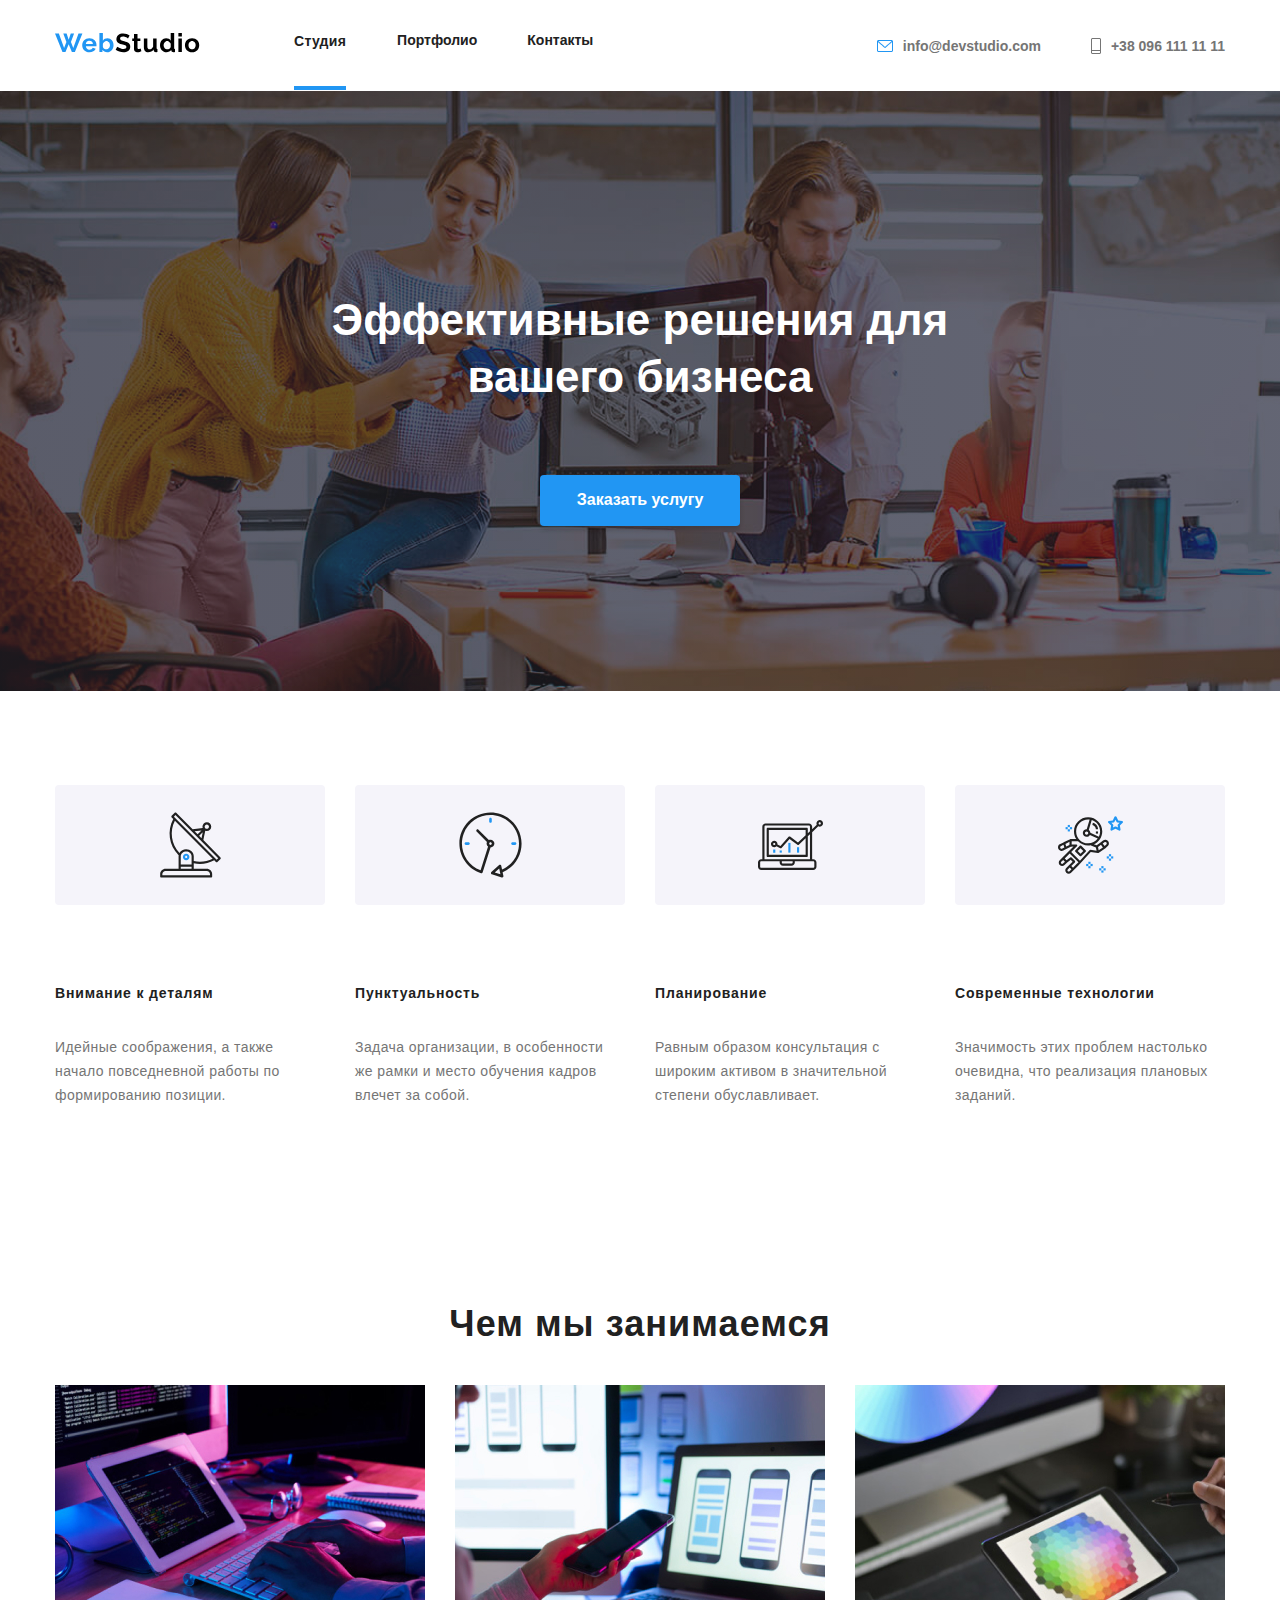
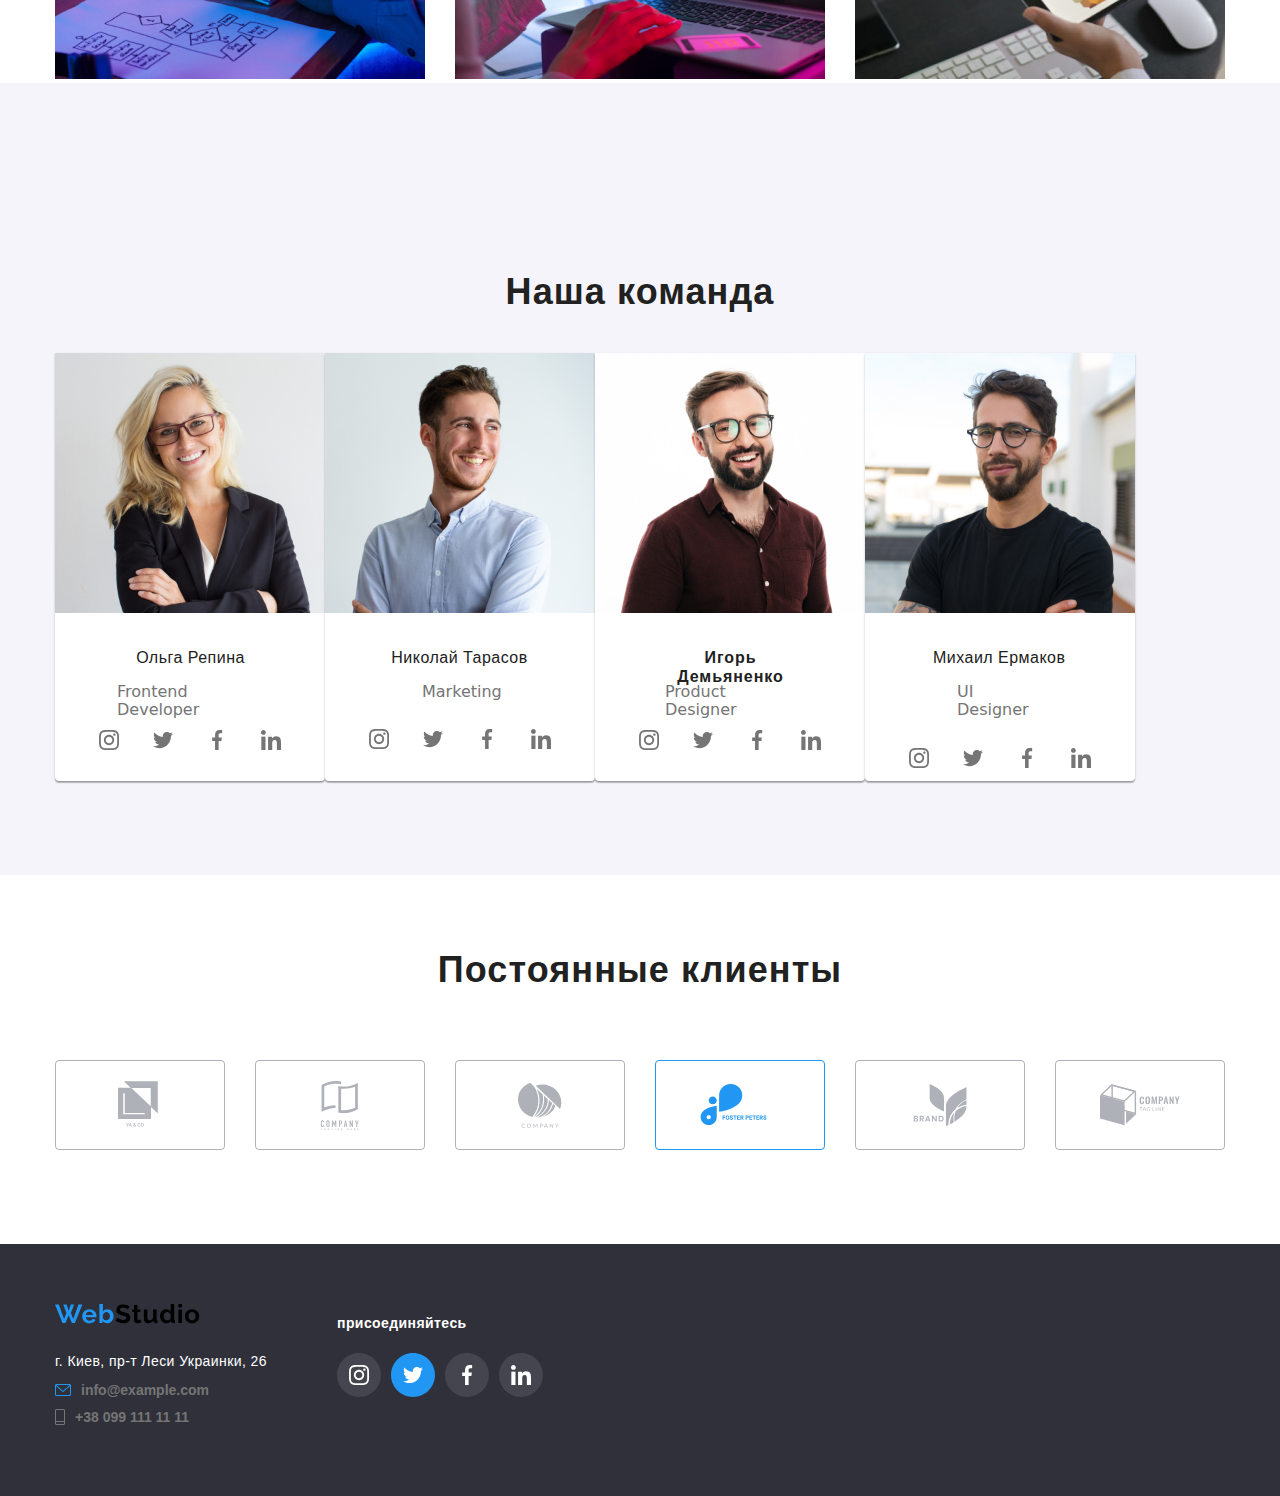
==== index.html @ a7ce59f5 "work-1" ====
<!DOCTYPE html>
<html lang="ru">
  <head>
    <meta charset="UTF-8" />
    <meta name="viewport" content="width=device-width, initial-scale=1.0" />
    <title>HomeWork</title>
    <link rel="stylesheet" href="./css/styles.css" />
     <link lang="en" rel="stylesheet" href="https://cdnjs.cloudflare.com/ajax/libs/modern-normalize/0.7.0/modern-normalize.min.css">
  </head>
  <body>
      <!-- шапка -->
    <header class="haed-hero">
        <div class="container main-div">
        <nav class="nav-header">
          <a href="./portfolio.html" class="logo">
            <img src="./images/logo.svg" alt="логотип" /></a>

         <ul class="site-nav">
             <li class="iteam-header"><a class="link-active-styles" href="Студия">Студия</a></li>
             <li class="iteam-header"><a class="link" href="">Портфолио</a></li>   
             <li class="iteam-header"><a class="link" href="">Контакты</a></li>   
         </ul>
        </nav>
         <ul class="auth-nav">

             
             <li class="iteam-header"><a class="link-mail" href="mailto:info@devstudio.com">info@devstudio.com</a> </li>
             <li class="iteam-header"><a class="link-tel" href="tel:+380961111111">+38 096 111 11 11</a></li>
        

         </ul>
        </div>
         
    </header>
    
    <main>
        
        <!--контент -->
        <section class="section-service">
            <div class="container">
            
            <div><h1>Эффективные решения для вашего бизнеса</h1></div>
           <div class="section-biss"><a class="link-active-service" href="Заказать-услугу">Заказать услугу</a></div>
        
        </div>

         </section>
            <!--контент 2 -->
        <section>
            <div class="container">
                <ul class="iteam-ul">
                    <li class="itram-li">
                        <a class="iteam-icon" href="" aria-label="antenna">
                            <svg class="svg-iteam">
                                <use href="./images/svg/grop/symbol-defs.svg#iconantenna-1"></use>
                            </svg>
                        </a>
                    </li>
                    <li class="itram-li">
                        <a class="iteam-icon" href="" aria-label="clock">
                            <svg class="svg-iteam">
                                <use href="./images/svg/grop/symbol-defs.svg#iconclock-1"></use>
                            </svg>
                        </a>
                    </li>
                    <li class="itram-li">
                        <a class="iteam-icon" href="" aria-label="diagram">
                            <svg class="svg-iteam">
                                <use href="./images/svg/grop/symbol-defs.svg#icondiagram-1"></use>
                            </svg>
                        </a>
                    </li>
                    <li class="itram-li">
                        <a class="iteam-icon" href="" aria-label="astronaut">
                            <svg class="svg-iteam">
                                <use href="./images/svg/grop/symbol-defs.svg#iconastronaut-1"></use>
                            </svg>
                        </a>
                    </li>
             
             
                </ul>
               
            <ul class="feature-list">
                <li class="iteam"><h3 class="link">Внимание к деталям</h3>
                <p class="link-title">Идейные соображения, а также начало повседневной работы по формированию позиции.</p>
                </li>
                <li class="iteam"><h3 class="link">Пунктуальность</h3>
                <p class="link-title">Задача организации, в особенности же рамки и место обучения кадров влечет за собой.</p>
                </li>
                <li class="iteam"><h3 class="link">Планирование</h3>
                <p class="link-title">Равным образом консультация с широким активом в значительной степени обуславливает.</p>
                </li> 
                <li class="iteam"><h3 class="link">Современные технологии</h3>
                <p class="link-title">Значимость этих проблем настолько очевидна, что реализация плановых заданий.</p> 
                 </li>
                </ul>
             
            </div>
        </section>
         <!--контент 3 -->
        <section>
            <div class="container">
            <div><h2>Чем мы занимаемся</h2></div>
               <ul class="engaged-section">
                    <div class="iteam-section">
                    <li class="iteam-hero"><img src="./images/IT.jpg" width="370" alt="картинка на тему IT"/></li>
                    </div> 
                    <div class="iteam-section">
                    <li class="iteam-hero"><img src="./images/IT2.jpg" width="370" alt="картинка на тему IT"/></li>
                </div>
                <div class="iteam-section">
                    <li class="iteam-hero"><img src="./images/IT3.jpg" width="370" alt="картинка на тему IT"/></li>
                </div>
                    
                </ul>    
            </div>
        </section>
        <!--контент 4 -->
        <section class="section-contentc">
            <div class="container">
            <div><h2>Наша команда</h2></div>
            <ul class="team-section">
                <li  class="img-team">
                    <div class="img-team-item">
                    <img src="./images/human2.jpg" width="270" alt="Photo"/>
                
                         <h3 class="link-title-developer">Ольга Репина</h3>
                         <p class="link-title-fron">Frontend Developer</p>
                         <ul class="team-ul">
                             <li class="team-li">
                               <a class="team-social" href="https://www.instagram.com/" target="_blank" rel="noopener noreferre" aria-label="ссылка Инстраграм">
                                    <svg class="svg-social">
                                        <use href="./images/svg/imgO/symbol-defs.svg#iconinstagram"></use>
                                    </svg>
                            </a>
                             </li>
                             <li class="team-li">
                                <a class="team-social" href="https://www.twitter.com/" target="_blank" rel="noopener noreferre" aria-label="ссылка Инстраграм">
                                     <svg class="svg-social">
                                         <use href="./images/svg/imgO/symbol-defs.svg#icontwitter"></use>
                                     </svg>
                             </a>
                              </li>
        
                            <li class="team-li">
                               <a class="team-social" href="https://www.facebook.com/" target="_blank" rel="noopener noreferre" aria-label="ссылка Инстраграм">
                                    <svg class="svg-social">
                                        <use href="./images/svg/imgO/symbol-defs.svg#iconfacebook"></use>
                                    </svg>
                            </a>
                             </li>
                             <li class="team-li">
                                <a class="team-social" href="https://www.linkedin.com/" target="_blank" rel="noopener noreferre" aria-label="ссылка Инстраграм">
                                     <svg class="svg-social">
                                         <use href="./images/svg/imgO/symbol-defs.svg#iconlinkedin"></use>
                                     </svg>
                             </a>
                              </li>
                         </ul>
                        </div>
                </li>        
                <li  class="img-team">
                    <div class="img-team-item">
                    <img src="./images/human3.jpg" width="270" alt="Photo"/>
                        <h3 class="link-title-marketing">Николай Тарасов</h3>   
                        <p class="link-title-mark">Marketing</p> 
                        <ul class="team-ul">
                            <li class="team-li">
                              <a class="team-social" href="https://www.instagram.com/" target="_blank" rel="noopener noreferre" aria-label="ссылка Инстраграм">
                                   <svg class="svg-social">
                                       <use href="./images/svg/imgO/symbol-defs.svg#iconinstagram"></use>
                                   </svg>
                           </a>
                            </li>
                            <li class="team-li">
                               <a class="team-social" href="https://www.twitter.com/" target="_blank" rel="noopener noreferre" aria-label="ссылка Инстраграм">
                                    <svg class="svg-social">
                                        <use href="./images/svg/imgO/symbol-defs.svg#icontwitter"></use>
                                    </svg>
                            </a>
                             </li>
       
                           <li class="team-li">
                              <a class="team-social" href="https://www.facebook.com/" target="_blank" rel="noopener noreferre" aria-label="ссылка Инстраграм">
                                   <svg class="svg-social">
                                       <use href="./images/svg/imgO/symbol-defs.svg#iconfacebook"></use>
                                   </svg>
                           </a>
                            </li>
                            <li class="team-li">
                               <a class="team-social" href="https://www.linkedin.com/" target="_blank" rel="noopener noreferre" aria-label="ссылка Инстраграм">
                                    <svg class="svg-social">
                                        <use href="./images/svg/imgO/symbol-defs.svg#iconlinkedin"></use>
                                    </svg>
                            </a>
                             </li>
                        </ul>
                        </div>  
                </li>        
                <li  class="img-team">
                    <div class="img-team-item">
                    <img src="./images/human.jpg" width="270" alt="Photo"/>
                        <h3 class="link-title-product">Игорь Демьяненко</h3>       
                        <p class="link-title-des">Product Designer</p>
                        <ul class="team-ul">
                            <li class="team-li">
                              <a class="team-social" href="https://www.instagram.com/" target="_blank" rel="noopener noreferre" aria-label="ссылка Инстраграм">
                                   <svg class="svg-social">
                                       <use href="./images/svg/imgO/symbol-defs.svg#iconinstagram"></use>
                                   </svg>
                           </a>
                            </li>
                            <li class="team-li">
                               <a class="team-social" href="https://www.twitter.com/" target="_blank" rel="noopener noreferre" aria-label="ссылка Инстраграм">
                                    <svg class="svg-social">
                                        <use href="./images/svg/imgO/symbol-defs.svg#icontwitter"></use>
                                    </svg>
                            </a>
                             </li>
       
                           <li class="team-li">
                              <a class="team-social" href="https://www.facebook.com/" target="_blank" rel="noopener noreferre" aria-label="ссылка Инстраграм">
                                   <svg class="svg-social">
                                       <use href="./images/svg/imgO/symbol-defs.svg#iconfacebook"></use>
                                   </svg>
                           </a>
                            </li>
                            <li class="team-li">
                               <a class="team-social" href="https://www.linkedin.com/" target="_blank" rel="noopener noreferre" aria-label="ссылка Инстраграм">
                                    <svg class="svg-social">
                                        <use href="./images/svg/imgO/symbol-defs.svg#iconlinkedin"></use>
                                    </svg>
                            </a>
                             </li>
                        </ul>
                        </div>
                </li>       
                <li  class="img-team">
                    <div class="img-team-item">
                    <img src="./images/human4.jpg" width="270" alt="Photo"/>
                        <h3 class="link-title-desinger">Михаил Ермаков</h3>  
                        <p class="link-title-ui">UI Designer</p>
                        <ul class="team-ul">
                            <li class="team-li">
                              <a class="team-social" href="https://www.instagram.com/" target="_blank" rel="noopener noreferre" aria-label="ссылка Инстраграм">
                                   <svg class="svg-social">
                                       <use href="./images/svg/imgO/symbol-defs.svg#iconinstagram"></use>
                                   </svg>
                           </a>
                            </li>
                            <li class="team-li">
                               <a class="team-social" href="https://www.twitter.com/" target="_blank" rel="noopener noreferre" aria-label="ссылка Инстраграм">
                                    <svg class="svg-social">
                                        <use href="./images/svg/imgO/symbol-defs.svg#icontwitter"></use>
                                    </svg>
                            </a>
                             </li>
       
                           <li class="team-li">
                              <a class="team-social" href="https://www.facebook.com/" target="_blank" rel="noopener noreferre" aria-label="ссылка Инстраграм">
                                   <svg class="svg-social">
                                       <use href="./images/svg/imgO/symbol-defs.svg#iconfacebook"></use>
                                   </svg>
                           </a>
                            </li>
                            <li class="team-li">
                               <a class="team-social" href="https://www.linkedin.com/" target="_blank" rel="noopener noreferre" aria-label="ссылка Инстраграм">
                                    <svg class="svg-social">
                                        <use href="./images/svg/imgO/symbol-defs.svg#iconlinkedin"></use>
                                    </svg>
                            </a>
                             </li>
                        </ul>
                        </div>      
                 </li>

            </ul>
          
        </div>
       </section>
       <section>
        <div class="container">
            <div><h2 class="clients">Постоянные клиенты</h2></div> 
            <div>
            <ul class="ul-icon">
                <li class="company-iteam-icon">
                        <a class="icon-company" href="" aria-label="yaco">
                        <svg class="svg-icon">
                            <use href="./images/svg/client/symbol-defs.svg#iconyaco"></use>
                        </svg>
                    </a>
                </li>
                <li class="company-iteam-icon">
                    <a class="icon-company" href="" aria-label="companyteg">
                        <svg class="svg-icon">
                            <use href="./images/svg/client/symbol-defs.svg#iconcompanyteg"></use>
                        </svg>
                    </a>
                </li>
                <li class="company-iteam-icon">
                    <a class="icon-company" href="" aria-label="company">
                        <svg class="svg-icon">
                            <use href="./images/svg/client/symbol-defs.svg#iconcompany"></use>
                        </svg>
                    </a>
                </li>
                <li class="company-iteam-icon">
                    <a class="icon-company-active" href="" aria-label="foster">
                        <svg class="svg-icon-active">
                            <use href="./images/svg/client/symbol-defs.svg#iconfoster"></use>
                        </svg>
                    </a>
                </li>
                <li class="company-iteam-icon">
                    <a class="icon-company" href="" aria-label="brend">
                        <svg class="svg-icon-active">
                            <use href="./images/svg/client/symbol-defs.svg#iconbrend"></use>
                        </svg>
                    </a>
                </li>
                <li class="company-iteam-icon">
                    <a class="icon-company" href="" aria-label="teg">
                        <svg class="svg-icon-active">
                            <use href="./images/svg/client/symbol-defs.svg#iconline"></use>
                        </svg>
                    </a>
                </li>
               
            </ul> 
            </div>      
        </div>
       </section>
    </main>


          <!-- конец -->
        <footer class="footer-contentc">
            <div class="container">
                <!-- <div class="addres"> -->
                <div class="fot-conteiner">
                    <div class="addres">
                        <a href="./portfolio.html" class="logotip">
                            <img src="./images/logo.svg" alt="логотип" /></a>
                                  
                         <address>
                             <ul class="footer-way">
                        <li class="ukr"><span class="siti">г. Киев, пр-т Леси Украинки, 26</span></li>
                        <li class="way"><a class="link-mail" href="mailto:info@example.com">info@example.com</a></li>
                        <li class="way"><a  class="link-tel" href="tel:+38-099-111-11-11">+38 099 111 11 11</a></li>
                        </ul>
                         </address>
                    </div>
                     <div class="join-icon">
                        <span><h3 class="join">присоединяйтесь </h3></span>
                        <ul class="fot-ul-icon">
                        <li class="fot-icon">
                            <a class="icon" href="" aria-label="ссылка на instagram">
                           <svg class="fot-svg-icon">
                               <use href="./images/svg/fottr/symbol-defs.svg#iconEllipse-5" ></use>
                           </svg>
                        </a>
                        
                            
                        </li>
                        <li class="fot-icon">
                            <a class="icon" href="" aria-label="ссылка на twitter">
                                <svg class="fot-svg-icon">
                                <use href="./images/svg/fottr/symbol-defs.svg#iconEllipse-8" ></use>
                            </svg>
                            </a>
    
                        </li>
                        <li class="fot-icon">
                            <a class="icon" href="" aria-label="ссылка на facebook">
                            <svg class="fot-svg-icon">
                                <use href="./images/svg/fottr/symbol-defs.svg#iconEllipse-6" ></use>
                            </svg>
                        </a>
                            </li>
                        <li class="fot-icon">
                            <a class="icon" href="" aria-label="ссылка на linkedin">
                                <svg class="fot-svg-icon">
                                    <use href="./images/svg/fottr/symbol-defs.svg#iconEllipse-7" ></use>
                                </svg>
                            </a>
                            </li>
                        </ul>
                    </div>
                </div>
            </div>
                 
        </footer>
       
      <a href="./images/svg/imgO/symbol-defs.svg#iconinstagram-2"></a>
  </body>  
</html>
---- css/styles.css ----
:root {
   --black:  #212121;
   --active: #2196F3;
   --gray: #757575;
   --white-1: rgba(255, 255, 255, 0.6);
   --white-2: #ffffff;
   --font-family: Roboto,serif;
   --secondary-bg-color:  #2F303A;
   --mainer-bg-color: #E5E5E5;
   --icons-bg-color:#F5F4FA;
}
ul {
    padding-left: 0;
    margin: 0;
} 
h3 {
    margin: 0;
}
body {
    margin: 0;
    color: var(--black);
} 
     /* .section-main {
         background-color: var(--mainer-bg-color)
     }  */
     .container {
        width: 1210px;
        padding-left: 20px;
        padding-right: 20px;
        margin-right: auto;
        margin-left: auto;
    

     } 
     .main-div { 
         display: flex;
         align-items: center;
     }
     .nav-header {
         align-items: center;
         display: flex;
     }
     .section-auth {
         margin-top: 94px;
         margin-bottom: 50px;
        list-style-type: none;
         margin-left: 239px;
         display: flex;
     }
     .section-auth .button-main:not(:last-child) {
        list-style-type: none;
         margin-right: 8px;
     }
     .site-nav { 
        list-style-type: none;
         margin-left: 93px;
        display: flex;
     }
     .site-nav .iteam-header:not(:last-child) {
        list-style-type: none;
        margin-right: 50px;
     }
     .auth-nav {
        list-style-type: none;
        display: flex;
        margin-left: auto;
     }
     .auth-nav .iteam-header+ .iteam-header {
        margin-left: 50px;
     }
     .images-conteiner {
        
        list-style-type: none;
         display: flex;
         flex-wrap: wrap;
         margin-bottom: 114px;
         
     } 
     .flex-element {
        width: calc((100% - 30px * 2) / 3);
        margin-right: 30px;
        margin-bottom: 30px;
        
     }
     .flex-element:nth-child(3n) {
        margin-right: 0;
     }
     .flex-element:nth-last-child(-n+3) {
         margin-bottom: 0;
     }

    
    
     
     .iteam-header .link-tel {
        display: inline-flex; 
        margin-top: 32px;
        margin-bottom: 32px;
        text-decoration: none;
        font-family: Roboto,sans-serif;
        font-style: normal;
        font-weight: 700;
        font-size: 14px;
        line-height: 16px; 
        color: var(--gray) 
     }
     
     .way .link-tel {
        display: inline-flex; 
        text-decoration: none;
        font-family: Roboto,sans-serif;
        font-style: normal;
        font-weight: 700;
        font-size: 14px;
        line-height: 16px; 
        color: var(--gray) 
     }
     .link-tel:hover {
        color: var(--active);
        text-decoration: underline;
     }
     .link-tel::before {
         display: block;
         margin-right: 10px;
         content: "";
         height: 16px;
         width: 10px;
         background-image: url(../images/Vector\ \(3\).png);
         background-size: contain;
         background-repeat: no-repeat;
        background-position: left;
     }


     .iteam-header .link-mail {
        display: inline-flex;
        margin-top: 32px;
        margin-bottom: 32px;
        align-items: center;
        text-decoration: none;
        font-family: Roboto,sans-serif;
        font-style: normal;
        font-weight: 600;
        font-size: 14px;
        line-height: 16px;
        color: var(--gray);
     }
     .way .link-mail {
        display: inline-flex;
        align-items: center;
        text-decoration: none;
        font-family: Roboto,sans-serif;
        font-style: normal;
        font-weight: 600;
        font-size: 14px;
        line-height: 16px;
        color: var(--gray);
     }
     .link-mail:hover {
         color: var(--active);
        text-decoration: underline;
     }
     .link-mail::before {
        display: block;
        margin-right: 10px;
         content: "";
         height: 12px;
         width: 16px;
         background-image: url(../images/mail.png);
         background-size: contain;
         background-repeat: no-repeat;
         background-position: left;
     }
     .iteam-header .link {
         margin-top: 32px;
         margin-bottom: 32px;
     }

     .link {
        display: block; 
        padding-bottom: 11px;
        
         text-decoration: none;
        font-family: Roboto,sans-serif;
        font-style: normal;
        font-weight: 700;
        font-size: 14px;
        line-height: 16px;
        color: var(--black);
     }
     .link-active:hover{
         color: var(--active);
     }
     .list {
         padding: 0;
         margin: 0;
         list-style: none;
     }

     .section-service {
         /* max-width: 1610px;  */
        height: 600px;
        margin-right: auto;
        margin-left: auto;
         text-align: center;
        background-color: var(--secondary-bg-color);
        background-image: linear-gradient(
        to right,
         rgba(47, 48, 58, 0.5),
         rgba(47, 48, 58, 0.4)), url(../images/new_photo.jpg);
          background-repeat: no-repeat;
        background-position: center;
        background-size: cover;
     }  
     .section-biss {
         padding-top: 30px;
     }
     h1 {
         padding-top: 200px;
        text-align: center;
        display: inline-block;
         margin-top: 0;
         margin-bottom: 40px;
         width: 696px;
        font-family: Roboto,sans-serif;
        font-style: normal;
        font-weight: 700;
        font-size: 44px;
        line-height: 1.3;        
        color: var(--white-2);
     }
     .link-active-styles {
        display: inline-block;
        border: 1px solid transparent; 
        border-radius: 6px;
         padding-top: 32px;
         padding-bottom: 11px;
         text-decoration: none;
         text-align: center;
         position: relative;

        font-family: Roboto,sans-serif;
        font-style: normal;
        font-weight: 700;
        font-size: 14px;
        line-height: 16px;
        letter-spacing: 0.02em;

         color: var(--black);
     }
     .link-active-styles:hover {
         text-decoration: underline;
         color: var(--active);
     }
     .link-active-styles::after {
        content: "";
        position: absolute;
        left: 0;
        bottom: -30px;
        width: 100%;
        height: 4px;
        background-color:  var(--active);
    }
     .link-active-service { 
         display: inline-block;        
         padding: 10px 32px;
         text-decoration: none;
         border: 1px solid transparent;
         min-width: 136px;
         width: 200px;

        font-family: Roboto,sans-serif;
        font-style: normal;
        font-weight: 700;
        font-size: 16px;
        line-height: 1.8;

        background: var(--active);
        box-shadow: 0px 4px 4px rgba(0, 0, 0, 0.15);
        border-radius: 4px;
        color: var(--white-2);

     }
     .link-active-service:hover {
         text-decoration: underline;
         color: black;

     }
     .feature-list {
        display: flex;
         flex-wrap: wrap;
        list-style-type: none;
     }
     .feature-list .iteam {
        width: 270px;
        margin-right: 30px;
     }
     .feature-list .iteam:last-child {
         margin: 0;
     }   
     
     .feature-list .link-title {
        width: 270px;
        height: 75px;
        left: 215px;
        top: 800px;
        padding-top: 10px;
        
     }
     .all {
         text-decoration: none;
         color: var(--black);
     }
     .all:hover {
         color: var(--white-2)
     }
     
     .link-active-button {
         display: inline-block;
         padding: 6px 22px;
         border: 1px solid transparent;
         min-width: 73px;

        font-family: Roboto,sans-serif;
        font-style: normal;
        font-weight: 700;
        font-size: 16px;
        line-height: 26px;
        text-align: center;
        color: var(--black);

         letter-spacing: 0.03em;
        
         box-shadow: 0px 3px 1px rgba(0, 0, 0, 0.1), 0px 1px 2px rgba(0, 0, 0, 0.08), 0px 2px 2px rgba(0, 0, 0, 0.12);
         border-radius: 4px;
     }
     .link-active-button:hover {
         background-color: var(--active);
     }
     .button {
         display: inline-block;
         padding: 6px 22px;
         border: 1px solid transparent;

        font-family: Roboto,sans-serif;
        font-style: normal;
        font-weight: 700;

        font-size: 16px;
        line-height: 1.6;
        text-align: center;
        letter-spacing: 0.03em;
        color: var(--black);
     } 
     .button:hover {
        background-color: var(--active);
     }
     .link-title {
         /* margin-bottom: 20px; */
         /* margin-left: 24px; */
         width: 100%;
         height: 19px;
        font-family: Roboto,sans-serif;
        font-style: 400;
        font-weight: 400;
        font-size: 14px;
        line-height: 1.7;
        letter-spacing: 0.03em;
        color: var(--gray);
     }
     .link-title-por {
        width: 100%;
        height: 19px;
        padding-left: 24px;
       font-family: Roboto,sans-serif;
       font-style: 400;
       font-weight: 400;
       font-size: 14px;
       line-height: 1.7;
       letter-spacing: 0.03em;
       color: var(--gray);
     }
     h2 { 
         
         text-align: center;
         margin-top: 94px;
         margin-bottom: 40px;

        font-family: Roboto,sans-serif;
        font-style: 400;
        font-weight: 700;
        font-size: 36px;
        line-height: 42px;
        
        letter-spacing: 0.03em;
         color: var(--black);
     }
     .engaged-section {
        list-style-type: none;
        display: flex;
       
     }
     .iteam-section {
         margin-right: 30px;
        width: calc((100%-30px*2) / 3);
        

     }
     .iteam-section:nth-child(4n) {
        margin-right: 0;
    }
    .team-section {
        flex-wrap: wrap;
        list-style-type: none;
        display: flex;
        
    }
    .img-team {
      
        width: calc((100%-60) / 4);
    }
    .img-team-item {
        background: #FFFFFF;

        width: 270px;
        height: 428px;
        box-shadow: 0px 1px 3px rgba(0, 0, 0, 0.12), 0px 1px 1px rgba(0, 0, 0, 0.14), 0px 2px 1px rgba(0, 0, 0, 0.2);
        border-radius: 0px 0px 4px 4px;
    }
   
    .iteam-section .img-team:not(:last-child) {
        margin-right: 0;
    }

     .iteam {
         padding-top: 50px;
         padding-bottom: 94px;
     }
    .iteam-ul {
        
        list-style-type: none;
        display: flex;
    }
    .itram-li:not(:last-child) {
        margin-right: 30px;
    }
    .iteam-icon {
        margin-top: 94px;
        margin-bottom: 30px;
        display: flex;
        justify-content: center;
        align-items: center;  
        width: 270px;
        height: 120px; 
        background: var(--icons-bg-color);
        border-radius: 4px; 
    }
    .svg-iteam {
        width: 65px;
        height: 70px;
    }
    
    .link-title-desinger {
       
       margin-top: 30px;
       margin-left: 68px;
       margin-right: 68px;
        margin-bottom: 10px;

        font-family: Roboto,sans-serif;
        font-style: normal;
        font-weight: 500;
        font-size: 16px;
        line-height: 19px;
       
        letter-spacing: 0.03em;
        color: var(--black);
    }
    .link-title-product {
        width: 151px;
        height: 19px;
 
          
          margin-top: 30px;
          margin-left: 60px;
          margin-right: 59px;
          

        font-family: Roboto,sans-serif;
        font-style: normal;
        font-weight: 700;
        font-size: 16px;
        line-height: 19px;
        text-align: center;
        color: var(--black)
    }
    .link-title-marketing {
        width: 137px;
         height: 19px;
         left: 882px;
         top: 1925px;
         margin-top: 30px;
         margin-left: 66px;
          margin-right: 67px;
          margin-bottom: 10px;
        font-family: Roboto,sans-serif;
        font-style: normal;
        font-weight: 500;
        font-size: 16px;
        line-height: 19px;
        text-align: center;
        letter-spacing: 0.03em;
        color: var(--black);
    }
    .link-title-developer {
        width: 109px;
       height: 19px;
        left: 596px;
         top: 1925px;
         margin-top: 30px;
         margin-left: 81px;
          margin-right: 80px;
          margin-bottom: 10px;
        font-family: Roboto,sans-serif;
        font-style: normal;
        font-weight: 500;
        font-size: 16px;
        line-height: 19px;
        text-align: center;
        letter-spacing: 0.03em;
        color: var(--black);
    }
   h3 { 
    width: 322px;
    font-family: Roboto,sans-serif;
    font-weight: 700;;
    font-size: 18px;
    line-height: 2;
    letter-spacing: 0.06em;
    color: var(--black);
   }
   .h-portofolio {
    width: 322px;
    padding-left: 24px;
    font-family: Roboto,sans-serif;
    font-weight: 700;;
    font-size: 18px;
    line-height: 2;
    letter-spacing: 0.06em;
    color: var(--black);

   }
   .star {
    width: 322px;
    padding-left: 24px;
   
    font-family: Roboto,sans-serif;
    font-style: normal;
    font-weight: 700;
    font-size: 18px;
    line-height: 36px;
    letter-spacing: 0.06em;
   }
   .img-port {
    background: #FFFFFF;

    border-radius: 0px 0px 4px 4px;

   }
   .img-team .link-title-mark {
       margin-left: 97px;
       margin-right: 97px;
     
       color: var(--gray);

   }
   .img-team .link-title-fron {
       margin-left: 62px;
       margin-right: 61px;
      
       width: 147px;
       height: 19px;
       
       color: var(--gray);
   }
   .team-ul {
    margin-left: 32px;
   margin-bottom: 30px;
       display: flex;
       list-style-type: none;

   }
   .team-li:not(:last-child) {
       margin-right: 10px;

   }
   .team-social {
    display: flex;
    justify-content: center;
    align-items: center;
    border: none;
    width: 44px;
    height: 44px;
    border-radius: 50%;
    
    color: var(--gray);
   }
   .team-social:hover {
       background-color: var(--active);
   }
   .svg-social {
       width: 20px;
       height: 20px;
       fill: currentColor;
   }
   .svg-social:hover {
     fill: var(--white-2);
       
   }
  
   .link-title-des {
    margin-left: 70px;
    margin-right: 70px;
    width: 130px;
   height: 19px;
   left: 285px;
   top: 1954px;
   color: var(--gray);
   }.link-title-ui {
    margin-left: 92px;
    margin-right: 91px;
   
    width: 87px;

    color: var(--gray);

   }
   .clients {
    font-family: Roboto,sans-serif;
    font-style: 400;
    font-weight: 700;
    font-size: 36px;
    line-height: 1.1px;
    text-align: center;
    letter-spacing: 0.03em;
   }
   .ul-icon {
       display: flex;
       list-style-type: none;
   }

   .company-iteam-icon {  
    margin-bottom: 94px;
    margin-top: 50px;

   }
    .company-iteam-icon:not(:last-child){
        margin-right: 30px;
    }

   .icon-company {
    display: flex;
    justify-content: center;
    align-items: center;
    width: 170px;
    height: 90px;
    border: 1px solid #AFB1B8;
    border-radius: 4px;
    background-color: var(--white-2); 

   }
   .svg-icon {
       width: 44px;
       height: 49px;
   }
   .icon-company-active {
    display: flex;
    justify-content: center;
    align-items: center;
    width: 170px;
    height: 90px;
    border: 1px solid var(--active);
    border-radius: 4px;
    background-color: var(--white-2); 

   }
   .icon-company-active:hover {
      fill: var(--mainer-bg-color);
   } 
   .svg-icon-active {
       width: 80px;
       height: 42px;

   }

   .section-contentc { 
       padding-top: 94px;
       padding-bottom: 94px;
       background-color:  #F5F4FA;
   }
   .footer-contentc {

        height: 252px;  
       background-color: var(--secondary-bg-color)
   }
   .fot-conteiner {
       display: flex;
       

   }
   .addres {
       margin-top: 60px;
   }
   .logotip {
       display: inline-block;
   }
   .footer-way {
    list-style-type: none;  
   }
   .way {
       padding-top: 9px;
   }
   .join-icon {
    display: inline-flex;
    flex-direction: column;
    margin-left: 70px;
    margin-top: 70px;
   
   }
   .join {
      
         display: inline-block; 
        
        font-family: Roboto,sans-serif;
        font-style: normal;
        font-weight: 700;
        font-size: 14px;
        line-height: 1.1;
        letter-spacing: 0.03em; 
       color: var(--white-2);
   }
   .fot-ul-icon {
    list-style-type: none;
       display: flex;
       margin-top: 20px;
   }
   .fot-icon:not(:last-child) {
       margin-right: 10px;
   }
   .icon { 
    justify-content: center;
    align-items: center;

   }

   .fot-svg-icon {
    width: 44px;
    height: 44px;
   
   }
     
    /* .fot-svg svg {
       width: 44px;
       height: 44px;
       fill:  var(--white-2);

   }  */

   .siti {
    font-family: Roboto,sans-serif;
    font-style: normal;
    font-weight: 700px;
    font-size: 14px;
    line-height: 24px;
   
    
    letter-spacing: 0.03em;
       display: inline-block;
      padding-top: 20px;
       color: var(--white-2);
   }
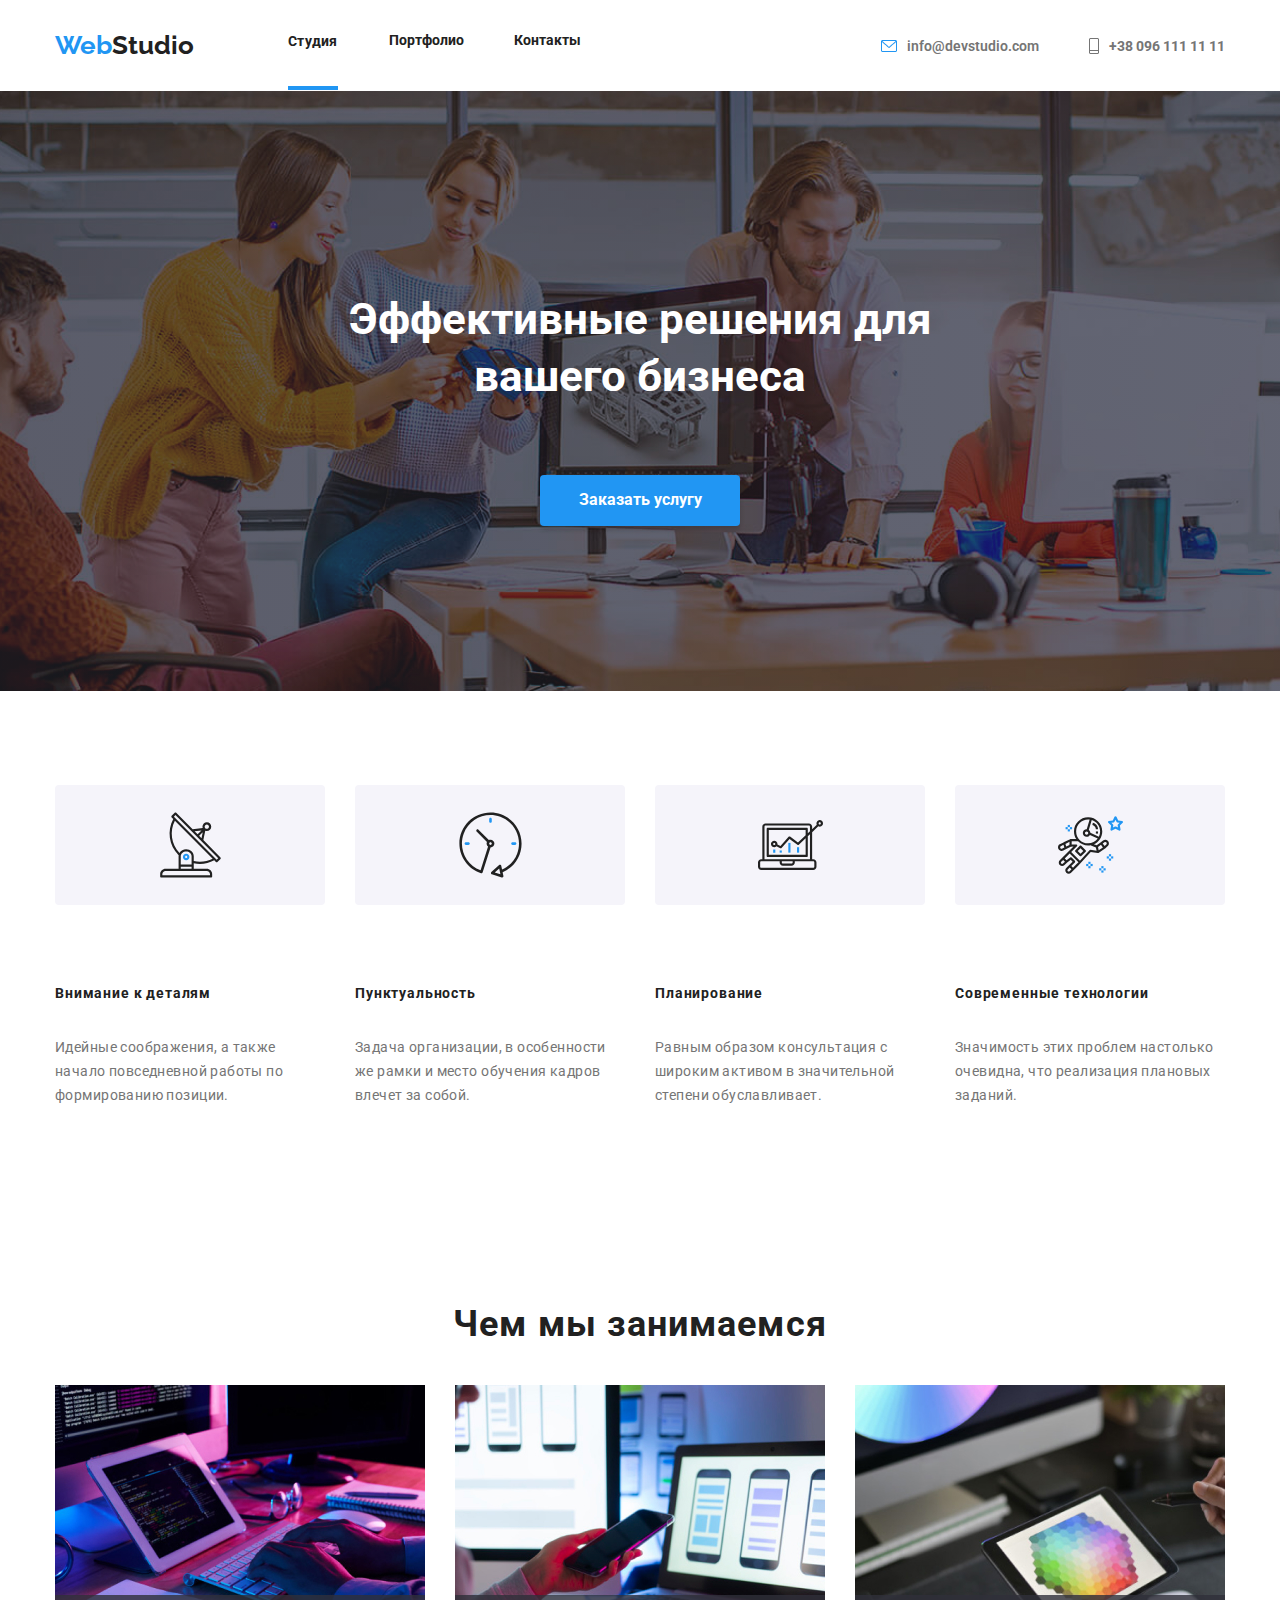
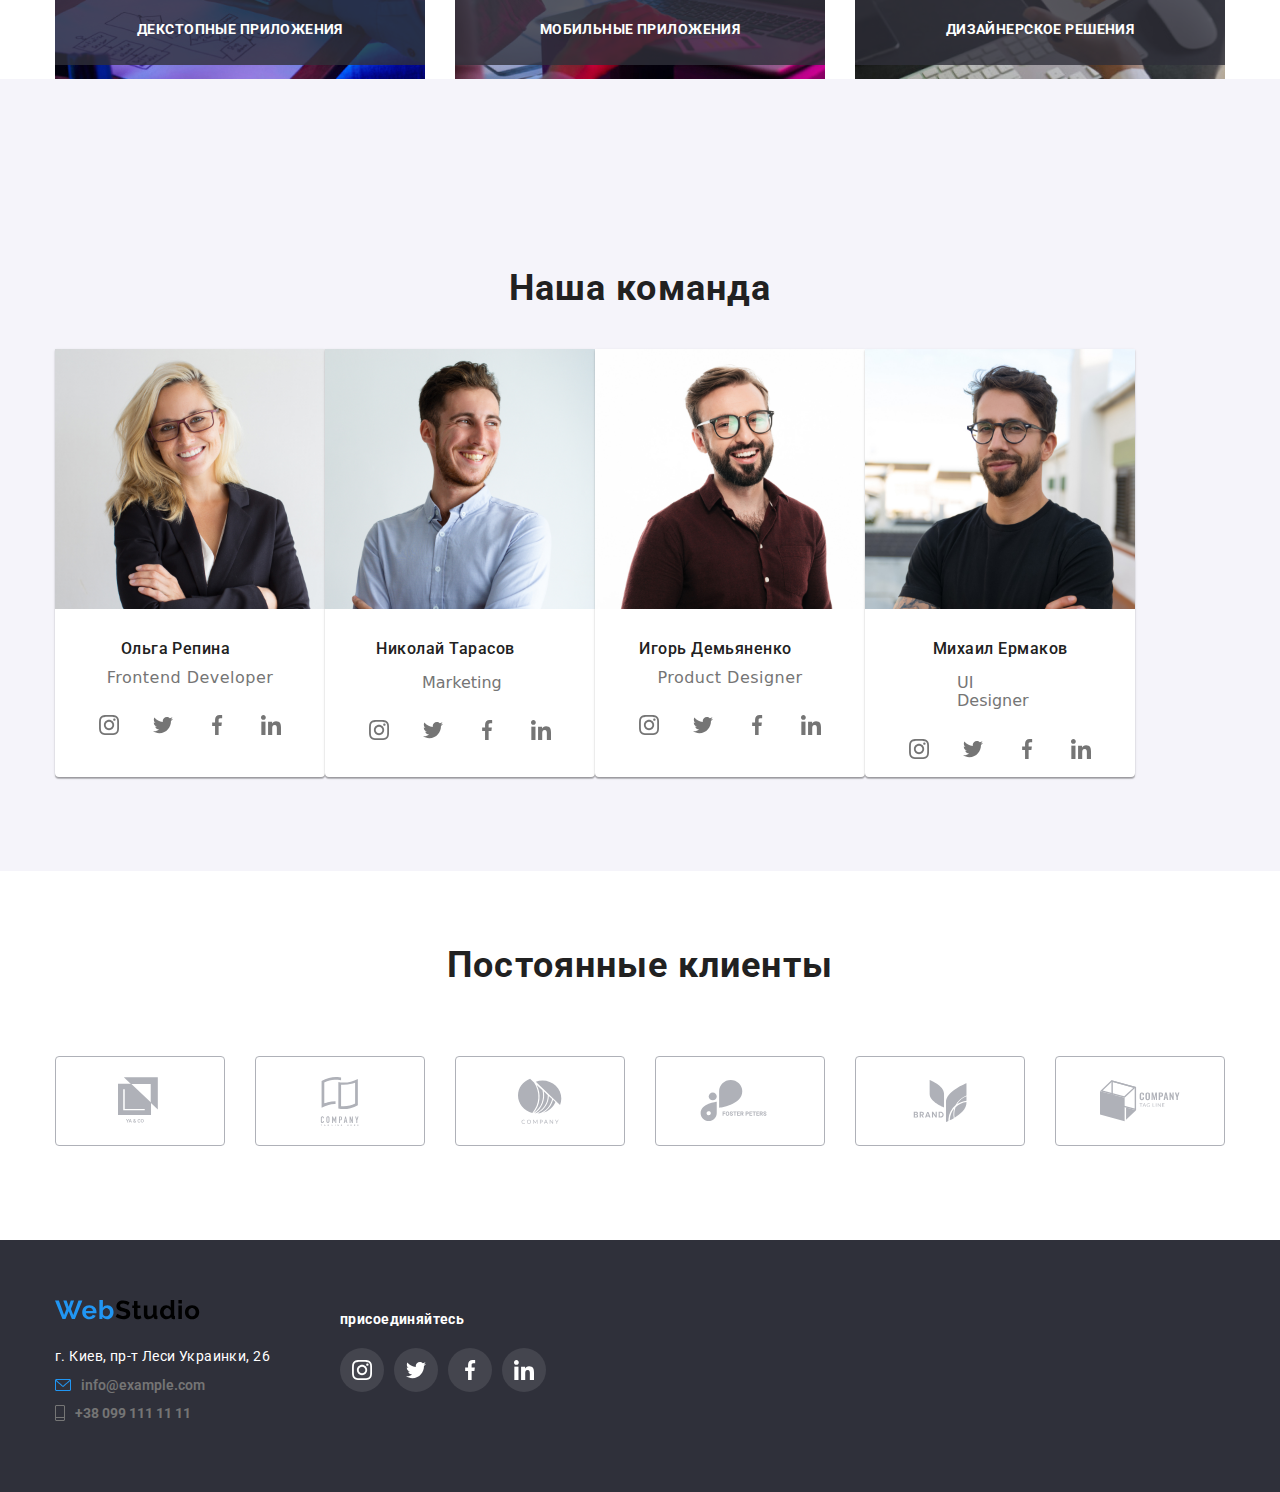
==== commit 2279327a: "WorksH" ====
--- a/index.html
+++ b/index.html
@@ -4,6 +4,10 @@
     <meta charset="UTF-8" />
     <meta name="viewport" content="width=device-width, initial-scale=1.0" />
     <title>HomeWork</title>
+    <link
+      href="https://fonts.googleapis.com/css2?family=Raleway:wght@700&family=Roboto:wght@400;500;700;900&display=fallback"
+      rel="stylesheet"
+    />
     <link rel="stylesheet" href="./css/styles.css" />
      <link lang="en" rel="stylesheet" href="https://cdnjs.cloudflare.com/ajax/libs/modern-normalize/0.7.0/modern-normalize.min.css">
   </head>
@@ -12,8 +16,7 @@
     <header class="haed-hero">
         <div class="container main-div">
         <nav class="nav-header">
-          <a href="./portfolio.html" class="logo">
-            <img src="./images/logo.svg" alt="логотип" /></a>
+            <span><a href="./portfolio.html" class="logo">Web</a></span><span><a href="./portfolio.html"  class="logotip">Studio</a></span>
 
          <ul class="site-nav">
              <li class="iteam-header"><a class="link-active-styles" href="Студия">Студия</a></li>
@@ -102,18 +105,29 @@
         <section>
             <div class="container">
             <div><h2>Чем мы занимаемся</h2></div>
+            <div class="iteam-section">
                <ul class="engaged-section">
-                    <div class="iteam-section">
-                    <li class="iteam-hero"><img src="./images/IT.jpg" width="370" alt="картинка на тему IT"/></li>
-                    </div> 
-                    <div class="iteam-section">
-                    <li class="iteam-hero"><img src="./images/IT2.jpg" width="370" alt="картинка на тему IT"/></li>
-                </div>
-                <div class="iteam-section">
-                    <li class="iteam-hero"><img src="./images/IT3.jpg" width="370" alt="картинка на тему IT"/></li>
-                </div>
+                   
+                    <li class="iteam-hero">
+                        <img src="./images/IT.jpg" width="370" alt="картинка на тему IT"/>
+                      
+                       <p class="img-section-hero">Декстопные приложения</p>
+                     
+                    </li>
                     
-                </ul>    
+                    <li class="iteam-hero">
+                        <img src="./images/IT2.jpg" width="370" alt="картинка на тему IT"/>
+                        <p class="img-section-hero">Мобильные приложения</p>
+                    </li>
+               
+                    <li class="iteam-hero">
+                        <img src="./images/IT3.jpg" width="370" alt="картинка на тему IT"/>
+                        <p class="img-section-hero">Дизайнерское решения</p>
+                    </li>
+            
+                    
+                </ul>  
+            </div>  
             </div>
         </section>
         <!--контент 4 -->
@@ -124,9 +138,10 @@
                 <li  class="img-team">
                     <div class="img-team-item">
                     <img src="./images/human2.jpg" width="270" alt="Photo"/>
-                
+                       <div>
                          <h3 class="link-title-developer">Ольга Репина</h3>
                          <p class="link-title-fron">Frontend Developer</p>
+                        </div>
                          <ul class="team-ul">
                              <li class="team-li">
                                <a class="team-social" href="https://www.instagram.com/" target="_blank" rel="noopener noreferre" aria-label="ссылка Инстраграм">
@@ -201,8 +216,12 @@
                 <li  class="img-team">
                     <div class="img-team-item">
                     <img src="./images/human.jpg" width="270" alt="Photo"/>
+                    <div>
                         <h3 class="link-title-product">Игорь Демьяненко</h3>       
                         <p class="link-title-des">Product Designer</p>
+                    </div>
+                    
+                        
                         <ul class="team-ul">
                             <li class="team-li">
                               <a class="team-social" href="https://www.instagram.com/" target="_blank" rel="noopener noreferre" aria-label="ссылка Инстраграм">
@@ -340,7 +359,7 @@
                 <!-- <div class="addres"> -->
                 <div class="fot-conteiner">
                     <div class="addres">
-                        <a href="./portfolio.html" class="logotip">
+                        <a href="./portfolio.html" class="logotip-fot">
                             <img src="./images/logo.svg" alt="логотип" /></a>
                                   
                          <address>
@@ -354,38 +373,39 @@
                      <div class="join-icon">
                         <span><h3 class="join">присоединяйтесь </h3></span>
                         <ul class="fot-ul-icon">
-                        <li class="fot-icon">
-                            <a class="icon" href="" aria-label="ссылка на instagram">
-                           <svg class="fot-svg-icon">
-                               <use href="./images/svg/fottr/symbol-defs.svg#iconEllipse-5" ></use>
-                           </svg>
-                        </a>
-                        
+                            <li class="fot-icon">
+                                <a class="icon" href="" aria-label="ссылка на instagram">
+                               <svg class="fot-svg-icon">
+                                   <use href="./images/svg/imgO/symbol-defs.svg#iconinstagram" ></use>
+                               </svg>
+                            </a>
                             
-                        </li>
-                        <li class="fot-icon">
-                            <a class="icon" href="" aria-label="ссылка на twitter">
+                                
+                            </li>
+                            <li class="fot-icon">
+                                <a class="icon" href="" aria-label="ссылка на twitter">
+                                    <svg class="fot-svg-icon">
+                                    <use href="./images/svg/imgO/symbol-defs.svg#icontwitter" ></use>
+                                </svg>
+                                </a>
+        
+                            </li>
+                            <li class="fot-icon">
+                                <a class="icon" href="" aria-label="ссылка на facebook">
                                 <svg class="fot-svg-icon">
-                                <use href="./images/svg/fottr/symbol-defs.svg#iconEllipse-8" ></use>
-                            </svg>
-                            </a>
-    
-                        </li>
-                        <li class="fot-icon">
-                            <a class="icon" href="" aria-label="ссылка на facebook">
-                            <svg class="fot-svg-icon">
-                                <use href="./images/svg/fottr/symbol-defs.svg#iconEllipse-6" ></use>
-                            </svg>
-                        </a>
-                            </li>
-                        <li class="fot-icon">
-                            <a class="icon" href="" aria-label="ссылка на linkedin">
-                                <svg class="fot-svg-icon">
-                                    <use href="./images/svg/fottr/symbol-defs.svg#iconEllipse-7" ></use>
+                                    <use href="./images/svg/imgO/symbol-defs.svg#iconfacebook" ></use>
                                 </svg>
                             </a>
-                            </li>
-                        </ul>
+                                </li>
+                            <li class="fot-icon">
+                                <a class="icon" href="" aria-label="ссылка на linkedin">
+                                    <svg class="fot-svg-icon">
+                                        <use href="./images/svg/imgO/symbol-defs.svg#iconlinkedin" ></use>
+                                    </svg>
+                                </a>
+                                </li>
+                            </ul>
+         
                     </div>
                 </div>
             </div>
--- a/css/styles.css
+++ b/css/styles.css
@@ -4,10 +4,11 @@
    --gray: #757575;
    --white-1: rgba(255, 255, 255, 0.6);
    --white-2: #ffffff;
-   --font-family: Roboto,serif;
+   --font-family: Roboto,sans-serif;
    --secondary-bg-color:  #2F303A;
    --mainer-bg-color: #E5E5E5;
    --icons-bg-color:#F5F4FA;
+   --icons-bg-company :#AFB1B8;
 }
 ul {
     padding-left: 0;
@@ -32,6 +33,25 @@
     
 
      } 
+     .logo {
+        text-decoration: none;
+        font-family: Raleway,sans-serif;
+        font-style: normal;
+        font-weight: 700;
+        font-size: 26px;
+        line-height: 1.19;
+        color: var(--active);
+    }
+    .logotip {
+        text-decoration: none;
+        font-family: Raleway,sans-serif;
+        font-style: normal;
+        font-weight: 700;
+        font-size: 26px;
+        line-height: 1.19;
+        color: var(--black);
+    }
+    
      .main-div { 
          display: flex;
          align-items: center;
@@ -187,6 +207,10 @@
         font-size: 14px;
         line-height: 16px;
         color: var(--black);
+     }
+     .site-nav .link:hover {
+        
+         color: var(--active);
      }
      .link-active:hover{
          color: var(--active);
@@ -312,7 +336,8 @@
          color: var(--black);
      }
      .all:hover {
-         color: var(--white-2)
+         color: var(--white-2);
+         background-color: var(--active);
      }
      
      .link-active-button {
@@ -320,6 +345,7 @@
          padding: 6px 22px;
          border: 1px solid transparent;
          min-width: 73px;
+         text-decoration: none;
 
         font-family: Roboto,sans-serif;
         font-style: normal;
@@ -327,6 +353,7 @@
         font-size: 16px;
         line-height: 26px;
         text-align: center;
+
         color: var(--black);
 
          letter-spacing: 0.03em;
@@ -336,12 +363,16 @@
      }
      .link-active-button:hover {
          background-color: var(--active);
+         color: var(--white-2);
      }
      .button {
          display: inline-block;
          padding: 6px 22px;
-         border: 1px solid transparent;
-
+         border-radius: 1px solid transparent;
+         box-shadow: 0px 3px 1px rgba(0, 0, 0, 0.1), 0px 1px 2px rgba(0, 0, 0, 0.08), 0px 2px 2px rgba(0, 0, 0, 0.12);
+         text-decoration: none;
+         border: 4px;
+         
         font-family: Roboto,sans-serif;
         font-style: normal;
         font-weight: 700;
@@ -351,9 +382,11 @@
         text-align: center;
         letter-spacing: 0.03em;
         color: var(--black);
+        
      } 
      .button:hover {
         background-color: var(--active);
+        color: (--white-2);
      }
      .link-title {
          /* margin-bottom: 20px; */
@@ -400,13 +433,13 @@
         display: flex;
        
      }
-     .iteam-section {
+     .iteam-hero {
          margin-right: 30px;
         width: calc((100%-30px*2) / 3);
         
 
      }
-     .iteam-section:nth-child(4n) {
+     .iteam-hero:nth-child(4n) {
         margin-right: 0;
     }
     .team-section {
@@ -414,6 +447,41 @@
         list-style-type: none;
         display: flex;
         
+    }
+    .engaged-section .engaged-section:nth-last-child(-n + 3) {
+        margin-bottom: 0;
+    }
+    .engaged-section {
+        position: relative;
+    }
+    img {
+        display:block;
+        max-width: 370px;
+        height: auto;
+       
+    }
+ 
+    .img-section-hero {
+        position: absolute;
+        height: 70px;
+        width: 370px;
+        bottom: 0;
+
+         padding-top: 27px; 
+         padding-bottom: 27px; 
+     
+
+        background-color: rgba(47, 48, 58, 0.8);;
+        font-family: Roboto;
+        font-style: normal;
+        font-weight: 700;
+        font-size: 14px;
+        line-height: 1.14;
+        text-align: center;
+        letter-spacing: 0.03em;
+        text-transform: uppercase;
+
+        color: var(--white-2);
     }
     .img-team {
       
@@ -477,50 +545,48 @@
         color: var(--black);
     }
     .link-title-product {
-        width: 151px;
-        height: 19px;
- 
-          
-          margin-top: 30px;
-          margin-left: 60px;
-          margin-right: 59px;
-          
-
-        font-family: Roboto,sans-serif;
-        font-style: normal;
-        font-weight: 700;
+        padding-right: 81px;
+        margin-top: 30px;
+        text-align: center;
+        font-weight: 500;
+        font-size: 16px;
+        line-height: 1.19;
+        letter-spacing: 0.03em;
+        font-family: Roboto,sans-serif;
+        font-style: normal;
+        font-weight: 500;
         font-size: 16px;
         line-height: 19px;
         text-align: center;
-        color: var(--black)
+        letter-spacing: 0.03em;
+        color: var(--black);
     }
     .link-title-marketing {
-        width: 137px;
-         height: 19px;
-         left: 882px;
-         top: 1925px;
-         margin-top: 30px;
-         margin-left: 66px;
-          margin-right: 67px;
-          margin-bottom: 10px;
-        font-family: Roboto,sans-serif;
-        font-style: normal;
+        padding-right: 81px;
+        margin-top: 30px;
+        text-align: center;
         font-weight: 500;
         font-size: 16px;
+        line-height: 1.19;
+        letter-spacing: 0.03em;
+        font-family: Roboto,sans-serif;
+        font-style: normal;
+        font-weight: 500;
+        font-size: 16px;
         line-height: 19px;
         text-align: center;
         letter-spacing: 0.03em;
         color: var(--black);
     }
     .link-title-developer {
-        width: 109px;
-       height: 19px;
-        left: 596px;
-         top: 1925px;
-         margin-top: 30px;
-         margin-left: 81px;
-          margin-right: 80px;
-          margin-bottom: 10px;
+      
+        padding-right: 81px;
+        margin-top: 30px;
+        text-align: center;
+        font-weight: 500;
+        font-size: 16px;
+        line-height: 1.19;
+        letter-spacing: 0.03em;
         font-family: Roboto,sans-serif;
         font-style: normal;
         font-weight: 500;
@@ -575,11 +641,13 @@
 
    }
    .img-team .link-title-fron {
-       margin-left: 62px;
-       margin-right: 61px;
-      
-       width: 147px;
-       height: 19px;
+    margin-top: 10px;
+    margin-bottom: 16px;
+    text-align: center;
+    font-weight: 400;
+    font-size: 16px;
+    line-height: 1.19;
+    letter-spacing: 0.03em;
        
        color: var(--gray);
    }
@@ -619,14 +687,16 @@
    }
   
    .link-title-des {
-    margin-left: 70px;
-    margin-right: 70px;
-    width: 130px;
-   height: 19px;
-   left: 285px;
-   top: 1954px;
+    margin-top: 10px;
+    margin-bottom: 16px;
+    text-align: center;
+    font-weight: 400;
+    font-size: 16px;
+    line-height: 1.19;
+    letter-spacing: 0.03em;
    color: var(--gray);
-   }.link-title-ui {
+   }
+   .link-title-ui {
     margin-left: 92px;
     margin-right: 91px;
    
@@ -664,14 +734,22 @@
     align-items: center;
     width: 170px;
     height: 90px;
-    border: 1px solid #AFB1B8;
+    border: 1px solid var(--icons-bg-company);
     border-radius: 4px;
     background-color: var(--white-2); 
 
    }
+   .icon-company:hover {
+    border: 1px solid var(--active);
+    fill: var(--active);
+   }
    .svg-icon {
+       fill: var(--icons-bg-company);
        width: 44px;
        height: 49px;
+   }
+   .svg-icon:hover {
+    fill: var(--active);
    }
    .icon-company-active {
     display: flex;
@@ -679,20 +757,24 @@
     align-items: center;
     width: 170px;
     height: 90px;
-    border: 1px solid var(--active);
+    border: 1px solid var(--icons-bg-company);
     border-radius: 4px;
     background-color: var(--white-2); 
 
    }
    .icon-company-active:hover {
-      fill: var(--mainer-bg-color);
+    border: 1px solid var(--active);
+      fill: var(--active);
    } 
    .svg-icon-active {
+      fill: var(--icons-bg-company);
        width: 80px;
        height: 42px;
 
    }
-
+   .svg-icon-active:hover {
+       fill: var(--active);
+   }
    .section-contentc { 
        padding-top: 94px;
        padding-bottom: 94px;
@@ -711,7 +793,7 @@
    .addres {
        margin-top: 60px;
    }
-   .logotip {
+   .logotip-fot {
        display: inline-block;
    }
    .footer-way {
@@ -748,23 +830,27 @@
        margin-right: 10px;
    }
    .icon { 
+    display: flex;
     justify-content: center;
     align-items: center;
-
-   }
-
-   .fot-svg-icon {
+    border: none;
     width: 44px;
     height: 44px;
+    border-radius: 50%;
+
+    background: rgba(255, 255, 255, 0.1);
+    color: var(--white-2);
+   }
+   .icon:hover {
+       background-color: var(--active);
+   }
+   .fot-svg-icon {
+    width: 20px;
+    height: 20px;
+    fill: currentColor;
    
    }
      
-    /* .fot-svg svg {
-       width: 44px;
-       height: 44px;
-       fill:  var(--white-2);
-
-   }  */
 
    .siti {
     font-family: Roboto,sans-serif;
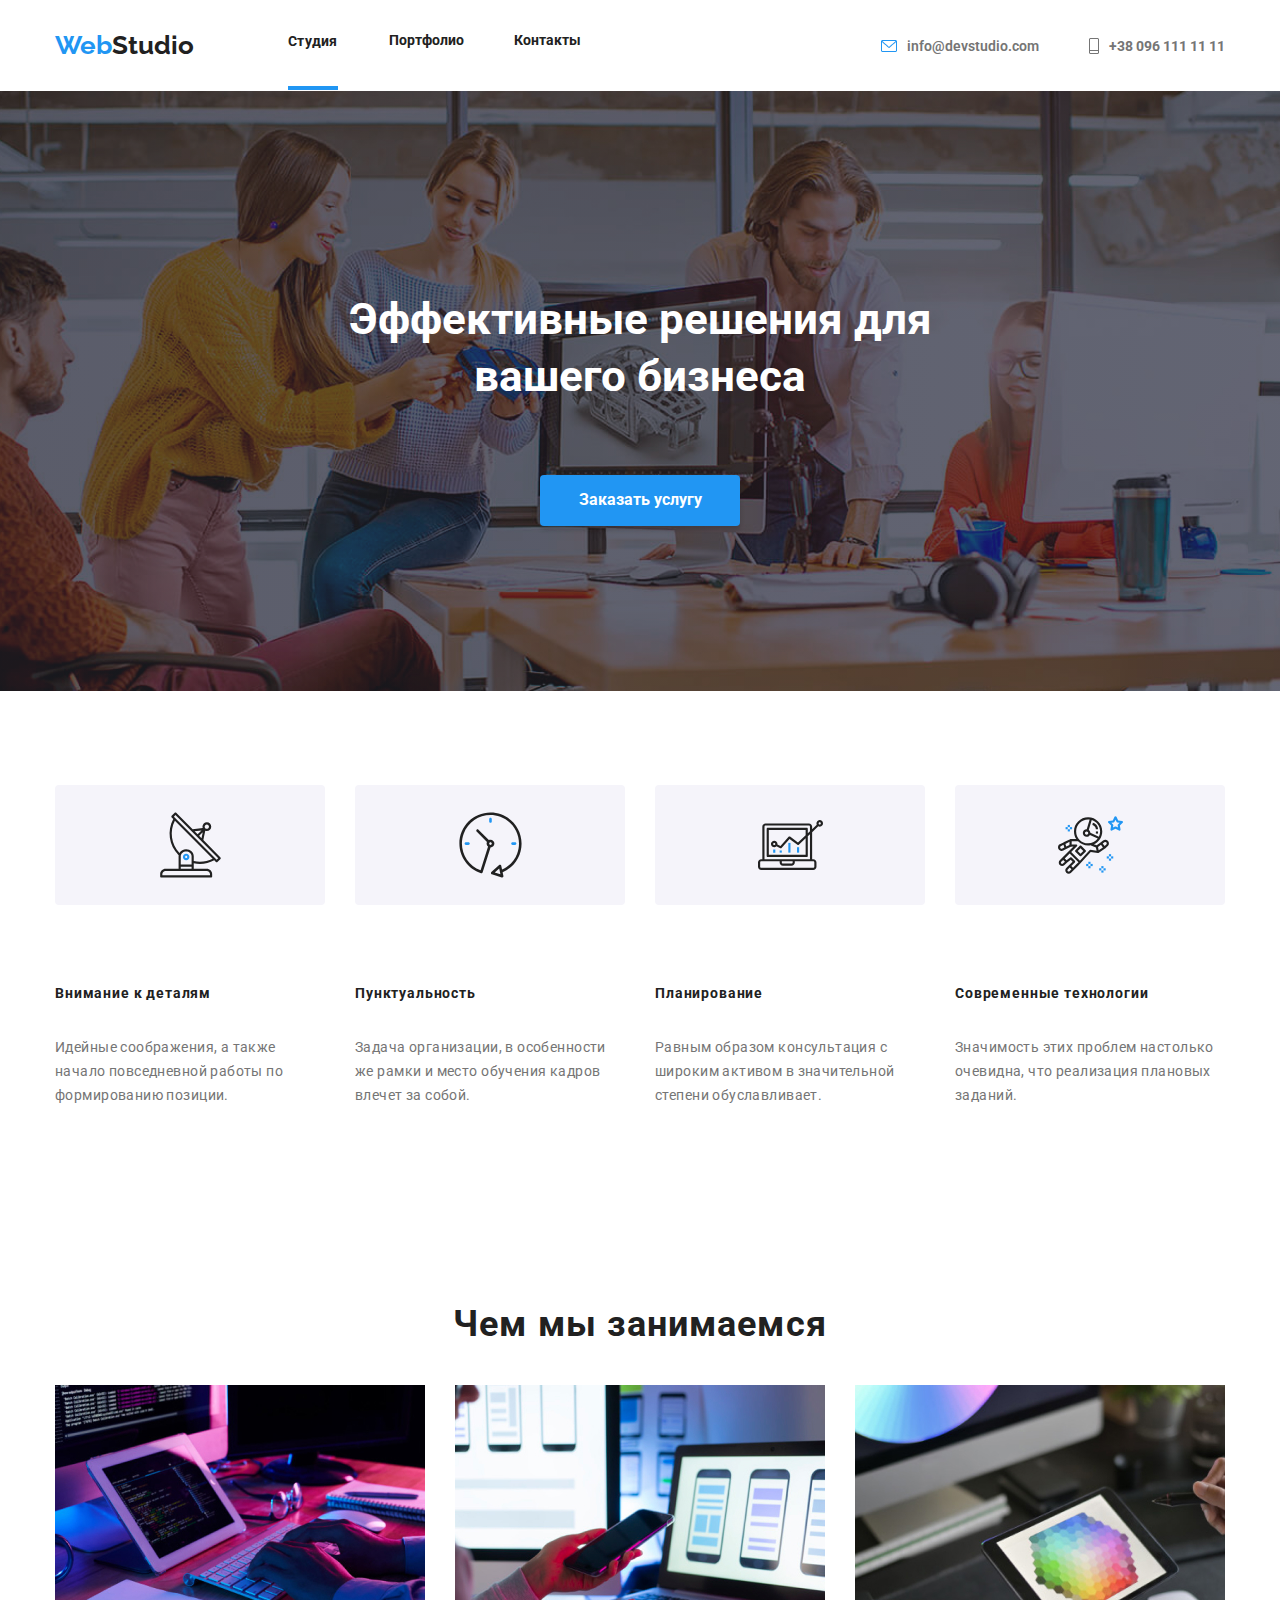
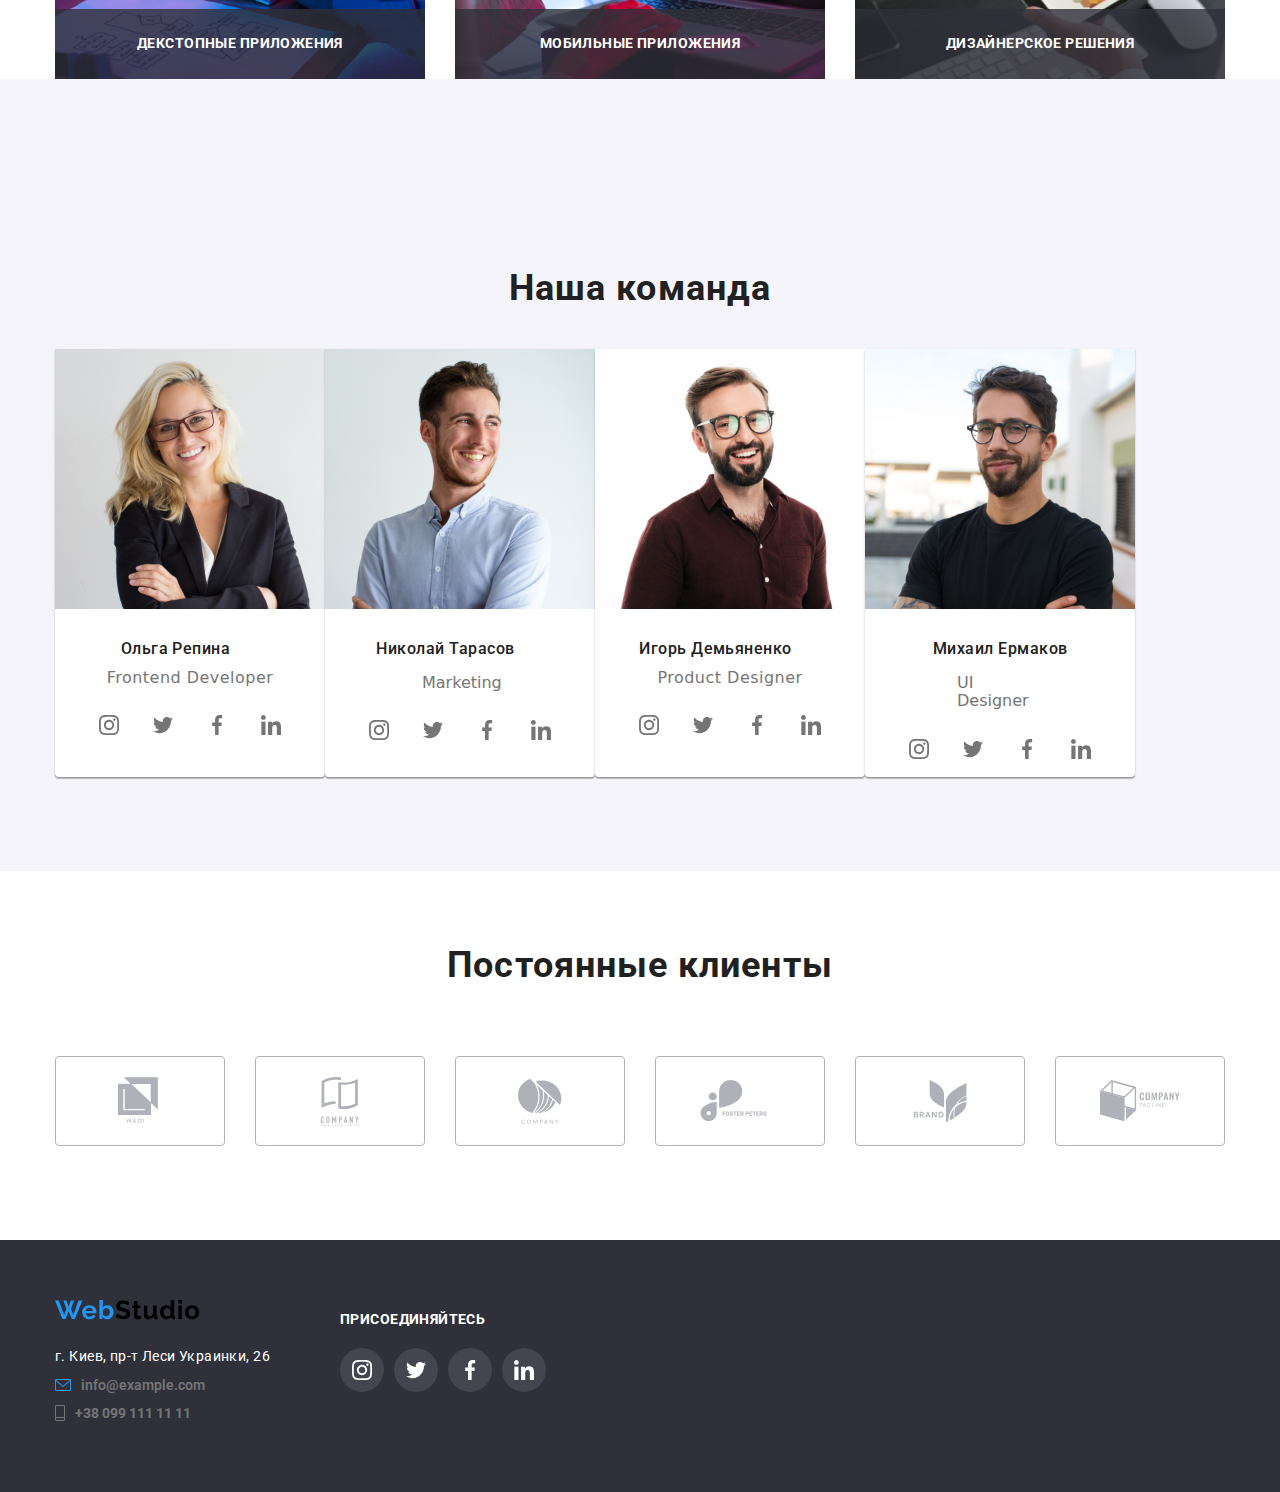
==== commit 68d9f754: "WorksH-02" ====
--- a/index.html
+++ b/index.html
@@ -16,11 +16,11 @@
     <header class="haed-hero">
         <div class="container main-div">
         <nav class="nav-header">
-            <span><a href="./portfolio.html" class="logo">Web</a></span><span><a href="./portfolio.html"  class="logotip">Studio</a></span>
+            <span class="logo">Web</span><span  class="logotip">Studio</span>
 
          <ul class="site-nav">
-             <li class="iteam-header"><a class="link-active-styles" href="Студия">Студия</a></li>
-             <li class="iteam-header"><a class="link" href="">Портфолио</a></li>   
+             <li class="iteam-header"><a class="link-active-styles" href="">Студия</a></li>
+             <li class="iteam-header"><a class="link" href="./portfolio.html">Портфолио</a></li>   
              <li class="iteam-header"><a class="link" href="">Контакты</a></li>   
          </ul>
         </nav>
@@ -37,14 +37,22 @@
     </header>
     
     <main>
-        
         <!--контент -->
         <section class="section-service">
             <div class="container">
             
             <div><h1>Эффективные решения для вашего бизнеса</h1></div>
-           <div class="section-biss"><a class="link-active-service" href="Заказать-услугу">Заказать услугу</a></div>
-        
+           <div class="section-biss"><button data-modal-open class="link-active-service">Заказать услугу</button></div>
+           <div class="backdrop is-hidden" data-modal>
+            <div class="modal">
+               
+                <button class="modal-close" data-modal-close>
+                    <svg class="svg-close">
+                        <use href="./images/svg/symbol-defs.svg#close"></use>
+                    </svg>
+                </button>
+            </div>
+           </div>
         </div>
 
          </section>
@@ -412,6 +420,6 @@
                  
         </footer>
        
-      <a href="./images/svg/imgO/symbol-defs.svg#iconinstagram-2"></a>
+        <script src="./js/modal.js"></script>
   </body>  
 </html>
--- a/css/styles.css
+++ b/css/styles.css
@@ -9,6 +9,10 @@
    --mainer-bg-color: #E5E5E5;
    --icons-bg-color:#F5F4FA;
    --icons-bg-company :#AFB1B8;
+   --bg-modal: rgba(0, 0, 0, 0.2);
+}
+.img-section-hero {
+margin: 0;
 }
 ul {
     padding-left: 0;
@@ -137,7 +141,7 @@
      }
      .link-tel:hover {
         color: var(--active);
-        text-decoration: underline;
+        
      }
      .link-tel::before {
          display: block;
@@ -178,7 +182,7 @@
      }
      .link-mail:hover {
          color: var(--active);
-        text-decoration: underline;
+       
      }
      .link-mail::before {
         display: block;
@@ -305,10 +309,54 @@
         color: var(--white-2);
 
      }
-     .link-active-service:hover {
-         text-decoration: underline;
-         color: black;
-
+     .backdrop {
+         position: fixed;
+         top: 0;
+         left: 0;
+         width: 100%;
+         height: 100%;
+         background-color: var(--bg-modal);
+
+         opacity: 1;
+         visibility: visible;
+         transition: opasity 250ms cubic-bezier(0.4, 0, 0.2, 1), visibility 250ms cubic-bezier(0.4, 0, 0.2, 1);
+     }
+     .backdrop.is-hidden {
+        visibility: hidden;
+         opacity: 0;
+         pointer-events: none;
+     }
+     .modal {
+         position: absolute;
+         top: 50%;
+         left: 50%;
+         transform: translate(-50%, -50%);
+
+         min-width: 528px;
+         min-height: 581px;
+
+         background-color: var(--white-2);
+     }
+     .modal-close {
+          position: absolute;
+         top: 1%;
+         left: 94%;
+         
+       padding: 6px;
+
+         width: 30px;
+         height: 30px;
+
+         background:var(--white-2);
+         border: 1px solid rgba(0, 0, 0, 0.1);
+         box-shadow: 0px 1px 3px rgba(0, 0, 0, 0.12), 0px 1px 1px rgba(0, 0, 0, 0.14), 0px 2px 1px rgba(0, 0, 0, 0.2);
+         border-radius: 100%;
+       
+     }
+     .svg-close {
+        
+         width: 18px;
+         height: 18px;
      }
      .feature-list {
         display: flex;
@@ -605,6 +653,10 @@
     letter-spacing: 0.06em;
     color: var(--black);
    }
+   .title-portgolio {
+       margin-left: 24px;
+       margin-top: 20px;
+   }
    .h-portofolio {
     width: 322px;
     padding-left: 24px;
@@ -615,6 +667,52 @@
     letter-spacing: 0.06em;
     color: var(--black);
 
+   }
+   .box {
+       position: relative;
+       overflow: hidden;
+       width: 370px;
+       height: 300px;
+       margin-left: auto;
+       margin-right: auto;
+   }
+   .box:hover .overlay {
+    transform: translateY(0);
+    box-shadow: 0px 1px 1px rgba(0, 0, 0, 0.12), 
+    0px 4px 4px rgba(0, 0, 0, 0.06), 
+    1px 4px 6px rgba(0, 0, 0, 0.16);
+   
+   }
+   .overlay {
+    position: absolute;
+    top: 0;
+    left: 0;
+    width: 100%;
+    height: 100%;
+    background-color: var(--active);
+  
+    transform: translateY(100%);
+    transition: transform 250ms ease;
+   }
+   .overlay > p {
+    width: 370px;
+    height: 294px;
+
+    font-family: Roboto,sans-serif;
+    font-style: normal;
+    font-weight: 500;
+    font-size: 18px;
+    line-height: 28px;
+    letter-spacing: 0.03em;
+
+    color: var(--white-2);
+    
+    padding-left: 24px;
+    padding-right: 24px;
+    padding-top: 63px;
+    padding-bottom: 63px;
+    margin: 0;
+   
    }
    .star {
     width: 322px;
@@ -819,7 +917,10 @@
         font-size: 14px;
         line-height: 1.1;
         letter-spacing: 0.03em; 
+        text-transform: uppercase;
+
        color: var(--white-2);
+       
    }
    .fot-ul-icon {
     list-style-type: none;
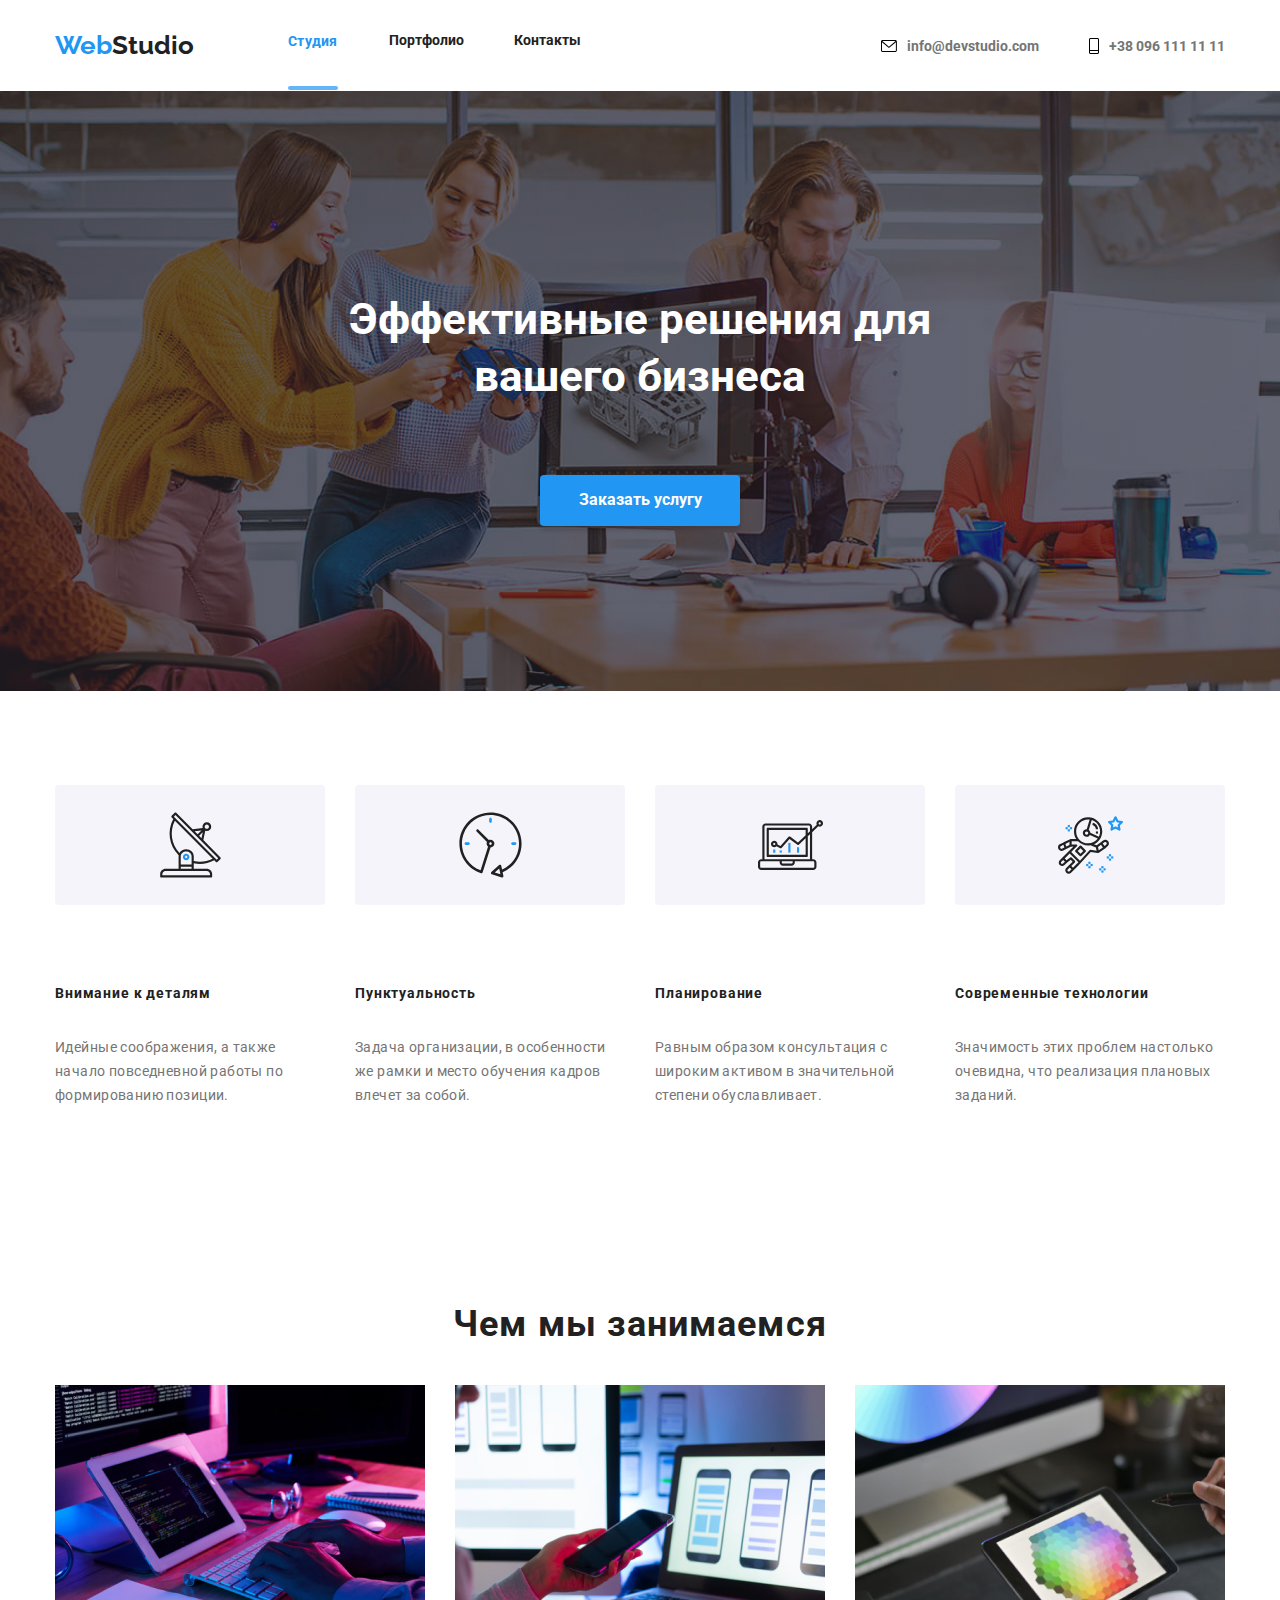
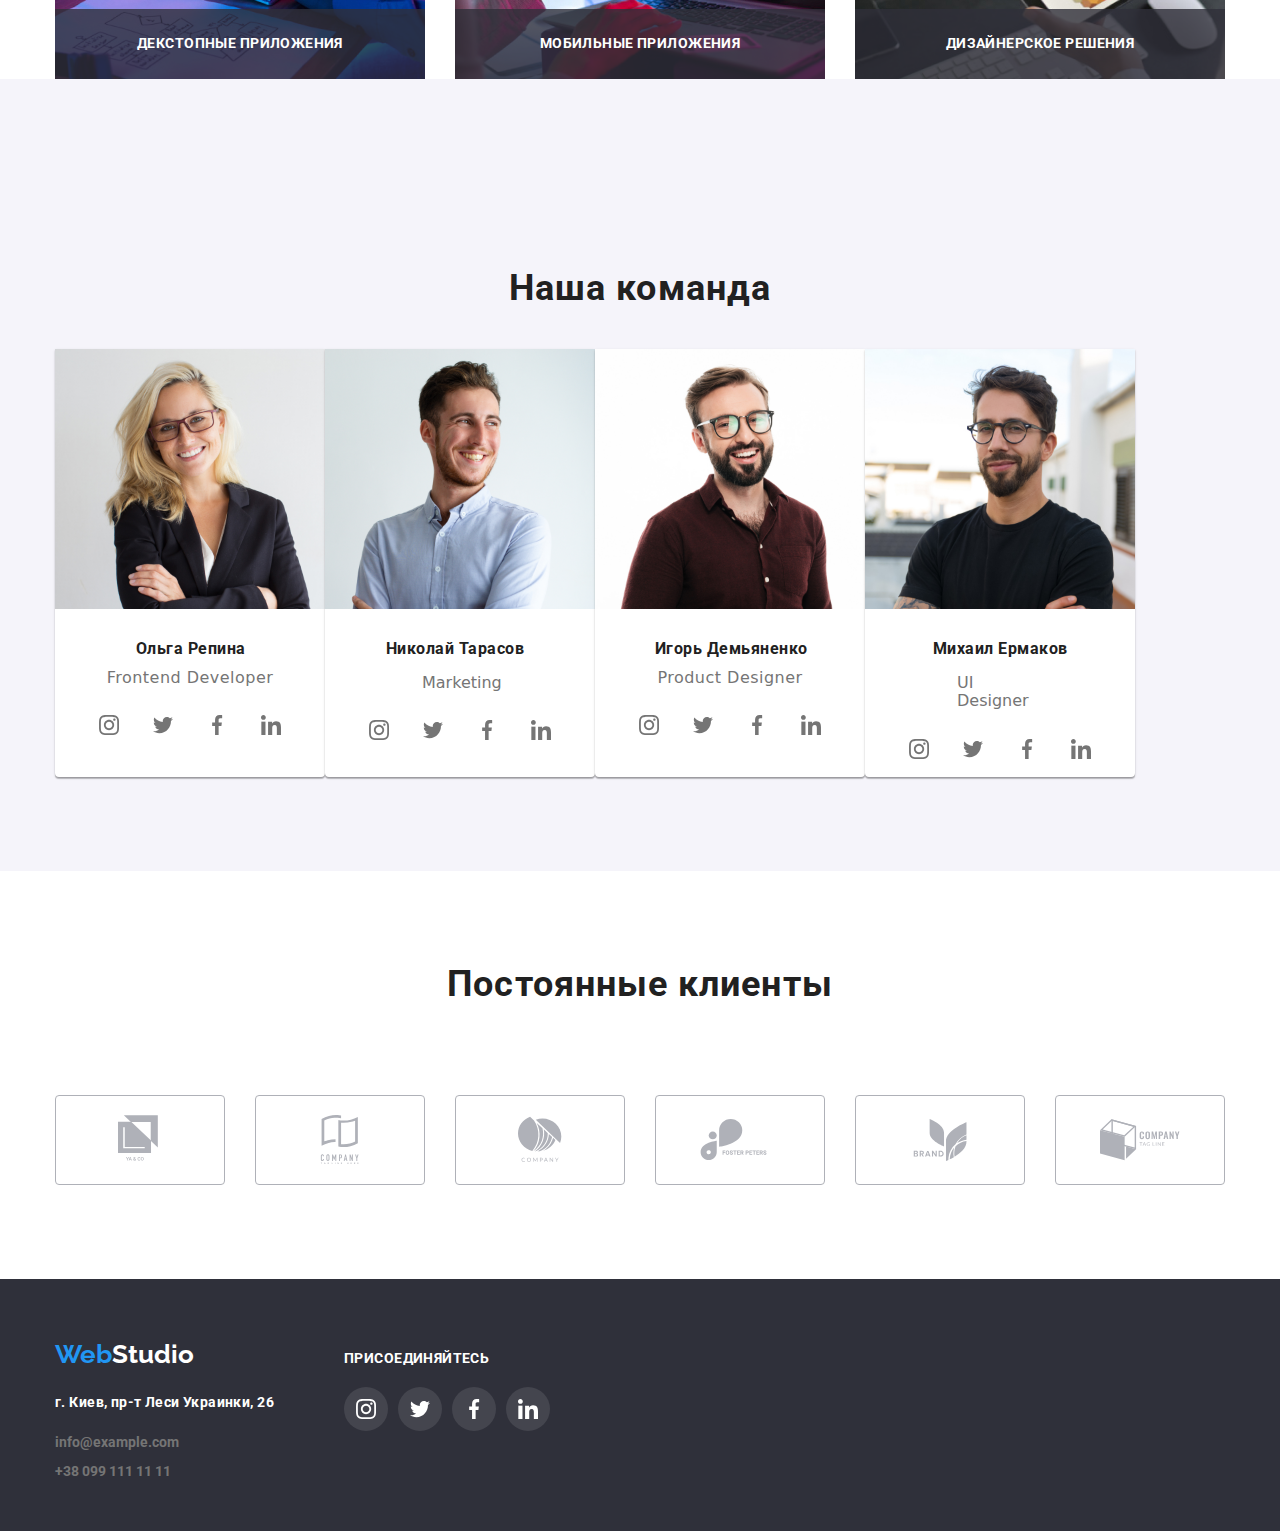
==== commit 389b2306: "res-work" ====
--- a/index.html
+++ b/index.html
@@ -16,21 +16,34 @@
     <header class="haed-hero">
         <div class="container main-div">
         <nav class="nav-header">
-            <span class="logo">Web</span><span  class="logotip">Studio</span>
+            <a href="./" lang="en" class="logo">Web<span class="logotip">Studio</span>
 
          <ul class="site-nav">
-             <li class="iteam-header"><a class="link-active-styles" href="">Студия</a></li>
+             <li class="iteam-header"><a class="link-active-styles  current " href="#">Студия</a></li>
              <li class="iteam-header"><a class="link" href="./portfolio.html">Портфолио</a></li>   
-             <li class="iteam-header"><a class="link" href="">Контакты</a></li>   
+             <li class="iteam-header"><a class="link" href="#">Контакты</a></li>   
          </ul>
         </nav>
          <ul class="auth-nav">
 
              
-             <li class="iteam-header"><a class="link-mail" href="mailto:info@devstudio.com">info@devstudio.com</a> </li>
-             <li class="iteam-header"><a class="link-tel" href="tel:+380961111111">+38 096 111 11 11</a></li>
-        
-
+             <li class="iteam-header">
+                 <a class="link-mail" href="mailto:info@devstudio.com">
+                 <svg class="icon-mail">
+                     <use href="./images/svg/tel/symbol-defs.svg#icon-envelope"></use>
+                 </svg>
+                 info@devstudio.com
+                </a> 
+            </li>
+             <li class="iteam-header">
+                 <a class="link-tel" href="tel:+380961111111">
+                     <svg class="icon-tel">
+                         <use  href="./images/svg/tel/symbol-defs.svg#icon-Vector"></use>
+                     </svg>
+                     +38 096 111 11 11
+                 </a>
+              
+                </li>
          </ul>
         </div>
          
@@ -353,7 +366,7 @@
                         </svg>
                     </a>
                 </li>
-               
+               <a href="./images/svg/client/symbol-defs.svg#iconyaco"
             </ul> 
             </div>      
         </div>
@@ -367,8 +380,7 @@
                 <!-- <div class="addres"> -->
                 <div class="fot-conteiner">
                     <div class="addres">
-                        <a href="./portfolio.html" class="logotip-fot">
-                            <img src="./images/logo.svg" alt="логотип" /></a>
+                        <a href="./" lang="en" class="logo">Web<span class="logo-white">Studio</span>
                                   
                          <address>
                              <ul class="footer-way">
--- a/css/styles.css
+++ b/css/styles.css
@@ -1,446 +1,482 @@
 :root {
-   --black:  #212121;
-   --active: #2196F3;
-   --gray: #757575;
-   --white-1: rgba(255, 255, 255, 0.6);
-   --white-2: #ffffff;
-   --font-family: Roboto,sans-serif;
-   --secondary-bg-color:  #2F303A;
-   --mainer-bg-color: #E5E5E5;
-   --icons-bg-color:#F5F4FA;
-   --icons-bg-company :#AFB1B8;
-   --bg-modal: rgba(0, 0, 0, 0.2);
-}
-.img-section-hero {
-margin: 0;
-}
-ul {
-    padding-left: 0;
-    margin: 0;
-} 
-h3 {
-    margin: 0;
-}
-body {
-    margin: 0;
-    color: var(--black);
-} 
-     /* .section-main {
-         background-color: var(--mainer-bg-color)
-     }  */
-     .container {
-        width: 1210px;
-        padding-left: 20px;
-        padding-right: 20px;
-        margin-right: auto;
-        margin-left: auto;
-    
-
-     } 
-     .logo {
-        text-decoration: none;
-        font-family: Raleway,sans-serif;
-        font-style: normal;
-        font-weight: 700;
-        font-size: 26px;
-        line-height: 1.19;
-        color: var(--active);
-    }
-    .logotip {
-        text-decoration: none;
-        font-family: Raleway,sans-serif;
-        font-style: normal;
-        font-weight: 700;
-        font-size: 26px;
-        line-height: 1.19;
-        color: var(--black);
-    }
-    
-     .main-div { 
+    --black:  #212121;
+    --active: #2196F3;
+    --gray: #757575;
+    --white-1: rgba(255, 255, 255, 0.6);
+    --white-2: #ffffff;
+    --font-family: Roboto,sans-serif;
+    --secondary-bg-color:  #2F303A;
+    --mainer-bg-color: #E5E5E5;
+    --icons-bg-color:#F5F4FA;
+    --icons-bg-company :#AFB1B8;
+    --bg-modal: rgba(0, 0, 0, 0.2);
+    --animation:  cubic-bezier(0.4, 0, 0.2, 1)
+ }
+ .img-section-hero {
+ margin: 0;
+ }
+ ul {
+     padding-left: 0;
+     margin: 0;
+ } 
+ h3 {
+     margin: 0;
+ }
+ body {
+     margin: 0;
+     color: var(--black);
+ } 
+      .section-main {
+          background-color: var(--white-2)
+      } 
+      .container {
+         width: 1210px;
+         padding-left: 20px;
+         padding-right: 20px;
+         margin-right: auto;
+         margin-left: auto;
+     
+ 
+      } 
+     
+      .logo {
+         text-decoration: none;
+         font-family: Raleway,sans-serif;
+         font-style: normal;
+         font-weight: 700;
+         font-size: 26px;
+         line-height: 1.19;
+         color: var(--active);
+     }
+     .logotip {
+         text-decoration: none;
+         font-family: Raleway,sans-serif;
+         font-style: normal;
+         font-weight: 700;
+         font-size: 26px;
+         line-height: 1.19;
+         color: var(--black);
+     }
+     
+      .main-div { 
+          display: flex;
+          align-items: center;
+      }
+      .nav-header {
+          align-items: center;
+          display: flex;
+      }
+      .section-auth {
+          margin-top: 94px;
+          margin-bottom: 50px;
+         list-style-type: none;
+          margin-left: 239px;
+          display: flex;
+      }
+      .section-auth .button-main:not(:last-child) {
+         list-style-type: none;
+          margin-right: 8px;
+      }
+      .site-nav { 
+         list-style-type: none;
+          margin-left: 93px;
          display: flex;
-         align-items: center;
-     }
-     .nav-header {
-         align-items: center;
+      }
+      .site-nav .iteam-header:not(:last-child) {
+         list-style-type: none;
+         margin-right: 50px;
+      }
+      .auth-nav {
+         list-style-type: none;
          display: flex;
-     }
-     .section-auth {
-         margin-top: 94px;
-         margin-bottom: 50px;
-        list-style-type: none;
-         margin-left: 239px;
-         display: flex;
-     }
-     .section-auth .button-main:not(:last-child) {
-        list-style-type: none;
-         margin-right: 8px;
-     }
-     .site-nav { 
-        list-style-type: none;
-         margin-left: 93px;
-        display: flex;
-     }
-     .site-nav .iteam-header:not(:last-child) {
-        list-style-type: none;
-        margin-right: 50px;
-     }
-     .auth-nav {
-        list-style-type: none;
-        display: flex;
-        margin-left: auto;
-     }
-     .auth-nav .iteam-header+ .iteam-header {
-        margin-left: 50px;
-     }
-     .images-conteiner {
-        
-        list-style-type: none;
-         display: flex;
-         flex-wrap: wrap;
-         margin-bottom: 114px;
-         
-     } 
-     .flex-element {
-        width: calc((100% - 30px * 2) / 3);
-        margin-right: 30px;
-        margin-bottom: 30px;
-        
-     }
-     .flex-element:nth-child(3n) {
-        margin-right: 0;
-     }
-     .flex-element:nth-last-child(-n+3) {
-         margin-bottom: 0;
-     }
-
-    
-    
-     
-     .iteam-header .link-tel {
-        display: inline-flex; 
-        margin-top: 32px;
-        margin-bottom: 32px;
-        text-decoration: none;
-        font-family: Roboto,sans-serif;
-        font-style: normal;
-        font-weight: 700;
-        font-size: 14px;
-        line-height: 16px; 
-        color: var(--gray) 
-     }
-     
-     .way .link-tel {
-        display: inline-flex; 
-        text-decoration: none;
-        font-family: Roboto,sans-serif;
-        font-style: normal;
-        font-weight: 700;
-        font-size: 14px;
-        line-height: 16px; 
-        color: var(--gray) 
-     }
-     .link-tel:hover {
-        color: var(--active);
-        
-     }
-     .link-tel::before {
-         display: block;
-         margin-right: 10px;
-         content: "";
-         height: 16px;
-         width: 10px;
-         background-image: url(../images/Vector\ \(3\).png);
-         background-size: contain;
-         background-repeat: no-repeat;
-        background-position: left;
-     }
-
-
-     .iteam-header .link-mail {
-        display: inline-flex;
-        margin-top: 32px;
-        margin-bottom: 32px;
-        align-items: center;
-        text-decoration: none;
-        font-family: Roboto,sans-serif;
-        font-style: normal;
-        font-weight: 600;
-        font-size: 14px;
-        line-height: 16px;
-        color: var(--gray);
-     }
-     .way .link-mail {
-        display: inline-flex;
-        align-items: center;
-        text-decoration: none;
-        font-family: Roboto,sans-serif;
-        font-style: normal;
-        font-weight: 600;
-        font-size: 14px;
-        line-height: 16px;
-        color: var(--gray);
-     }
-     .link-mail:hover {
-         color: var(--active);
-       
-     }
-     .link-mail::before {
-        display: block;
-        margin-right: 10px;
-         content: "";
-         height: 12px;
-         width: 16px;
-         background-image: url(../images/mail.png);
-         background-size: contain;
-         background-repeat: no-repeat;
-         background-position: left;
-     }
-     .iteam-header .link {
+         margin-left: auto;
+      }
+      .auth-nav .iteam-header+ .iteam-header {
+         margin-left: 50px;
+      }
+      .images-conteiner {
+         
+         list-style-type: none;
+          display: flex;
+          flex-wrap: wrap;
+          margin-bottom: 114px;
+          
+      } 
+      .flex-element {
+         width: calc((100% - 30px * 2) / 3);
+         margin-right: 30px;
+         margin-bottom: 30px;
+         
+      }
+      .flex-element:nth-child(3n) {
+         margin-right: 0;
+      }
+      .flex-element:nth-last-child(-n+3) {
+          margin-bottom: 0;
+      }
+ 
+     
+     
+      
+      .iteam-header .link-tel {
+         display: inline-flex; 
          margin-top: 32px;
          margin-bottom: 32px;
-     }
-
-     .link {
-        display: block; 
-        padding-bottom: 11px;
-        
          text-decoration: none;
-        font-family: Roboto,sans-serif;
+         font-family: Roboto,sans-serif;
+       
+         font-weight: 700;
+         font-size: 14px;
+         line-height: 16px; 
+         color: var(--gray) 
+      }
+      
+      .way .link-tel {
+         display: inline-flex; 
+         text-decoration: none;
+         font-family: Roboto,sans-serif;
+         font-style: normal;
+         font-weight: 700;
+         font-size: 14px;
+         line-height: 16px; 
+         color: var(--gray) 
+      }
+     
+      .icon-tel {
+        
+        width: 10px;
+        height: 16px;
+        margin-right: 10px;
+      }
+   
+     
+ 
+      .iteam-header .link-mail {
+         display: inline-flex;
+         margin-top: 32px;
+         margin-bottom: 32px;
+         align-items: center;
+         text-decoration: none;
+         font-family: Roboto,sans-serif;
+         font-style: normal;
+         font-weight: 700;
+         font-size: 14px;
+         line-height: 16px;
+         color: var(--gray);
+      }
+      .way .link-mail {
+         display: inline-flex;
+         align-items: center;
+         text-decoration: none;
+         font-family: Roboto,sans-serif;
         font-style: normal;
-        font-weight: 700;
-        font-size: 14px;
-        line-height: 16px;
-        color: var(--black);
-     }
-     .site-nav .link:hover {
-        
+         font-weight: 700;
+         font-size: 14px;
+         line-height: 16px;
+         color: var(--gray);
+       
+      }
+      .way .link-mail:hover,
+      .way .link-mail:focus {
+          color: var(--active)
+      }
+      .way .link-tel:hover,
+      .way .link-tel:hover {
+          color: var(--active)
+      }
+      .way .link-mail:hover,
+      .way .link-mail:focus {
+          color: var(--active);
+      }
+      .auth-nav .link-mail:hover,
+      .auth-nav .link-mail:focus {
+          color: var(--active);
+          fill: var(--active);
+      }
+    
+    .auth-nav .link-tel:hover,
+    .auth-nav .link-tel:focus {
+        color: var(--active);
+        fill: var(--active);
+    }
+      .icon-mail {
+        width: 16px;
+        height: 12px;
+        margin-right: 10px;
+      }
+    
+      .iteam-header .link {
+          margin-top: 32px;
+          margin-bottom: 32px;
+      }
+ 
+      .link {
+         display: block; 
+         padding-bottom: 11px;
+         
+          text-decoration: none;
+         font-family: Roboto,sans-serif;
+         font-style: normal;
+         font-weight: 700;
+         font-size: 14px;
+         line-height: 16px;
+         color: var(--black);
+      }
+      .site-nav .link:hover {
+         
+          color: var(--active);
+      }
+      .link-active:hover{
+          color: var(--active);
+      }
+        .site-nav .current {
          color: var(--active);
-     }
-     .link-active:hover{
-         color: var(--active);
-     }
-     .list {
-         padding: 0;
-         margin: 0;
-         list-style: none;
-     }
-
-     .section-service {
-         /* max-width: 1610px;  */
-        height: 600px;
-        margin-right: auto;
-        margin-left: auto;
+  }
+      .list {
+          padding: 0;
+          margin: 0;
+          list-style: none;
+      }
+ 
+      .section-service {
+          /* max-width: 1610px;  */
+         height: 600px;
+         margin-right: auto;
+         margin-left: auto;
+          text-align: center;
+         background-color: var(--secondary-bg-color);
+         background-image: linear-gradient(
+         to right,
+          rgba(47, 48, 58, 0.5),
+          rgba(47, 48, 58, 0.4)), url(../images/new_photo.jpg);
+           background-repeat: no-repeat;
+         background-position: center;
+         background-size: cover;
+      }  
+      .section-biss {
+          padding-top: 30px;
+      }
+      h1 {
+          padding-top: 200px;
          text-align: center;
-        background-color: var(--secondary-bg-color);
-        background-image: linear-gradient(
-        to right,
-         rgba(47, 48, 58, 0.5),
-         rgba(47, 48, 58, 0.4)), url(../images/new_photo.jpg);
-          background-repeat: no-repeat;
-        background-position: center;
-        background-size: cover;
-     }  
-     .section-biss {
-         padding-top: 30px;
-     }
-     h1 {
-         padding-top: 200px;
-        text-align: center;
-        display: inline-block;
-         margin-top: 0;
-         margin-bottom: 40px;
-         width: 696px;
-        font-family: Roboto,sans-serif;
-        font-style: normal;
-        font-weight: 700;
-        font-size: 44px;
-        line-height: 1.3;        
-        color: var(--white-2);
-     }
-     .link-active-styles {
-        display: inline-block;
-        border: 1px solid transparent; 
-        border-radius: 6px;
-         padding-top: 32px;
-         padding-bottom: 11px;
-         text-decoration: none;
+         display: inline-block;
+          margin-top: 0;
+          margin-bottom: 40px;
+          width: 696px;
+         font-family: Roboto,sans-serif;
+         font-style: normal;
+         font-weight: 700;
+         font-size: 44px;
+         line-height: 1.3;        
+         color: var(--white-2);
+      }
+      .link-active-styles {
+         display: inline-block;
+         border: 1px solid transparent; 
+         border-radius: 6px;
+          padding-top: 32px;
+          padding-bottom: 11px;
+          text-decoration: none;
+          text-align: center;
+          position: relative;
+ 
+         font-family: Roboto,sans-serif;
+         font-style: normal;
+         font-weight: 700;
+         font-size: 14px;
+         line-height: 16px;
+         letter-spacing: 0.02em;
+ 
+         transition: color 250ms var(--animation);
+ 
+          color: var(--black);
+      }
+      .link-active-styles:hover {
+         
+          color: var(--active);
+      }
+      .link-active-styles::after {
+         content: "";
+         position: absolute;
+         left: 0;
+         bottom: -30px;
+         width: 100%;
+         height: 4px;
+         border-radius: 2px;
+         background-color:  var(--active);
+ 
+         opacity: 0.7;
+        transition: opacity 250ms var(--animation);
+     }
+      .link-active-service { 
+          display: inline-block;        
+          padding: 10px 32px;
+          text-decoration: none;
+          border: 1px solid transparent;
+          min-width: 136px;
+          width: 200px;
+ 
+         font-family: Roboto,sans-serif;
+         font-style: normal;
+         font-weight: 700;
+         font-size: 16px;
+         line-height: 1.8;
+ 
+         background: var(--active);
+         box-shadow: 0px 4px 4px rgba(0, 0, 0, 0.15);
+         border-radius: 4px;
+         color: var(--white-2);
+ 
+      }
+      .backdrop {
+          position: fixed;
+          top: 0;
+          left: 0;
+          width: 100%;
+          height: 100%;
+          background-color: var(--bg-modal);
+ 
+          opacity: 1;
+          visibility: visible;
+          transition: opasity 250ms cubic-bezier(0.4, 0, 0.2, 1), visibility 250ms cubic-bezier(0.4, 0, 0.2, 1);
+      }
+      .backdrop.is-hidden {
+         visibility: hidden;
+          opacity: 0;
+          pointer-events: none;
+      }
+      .modal {
+          position: absolute;
+          top: 50%;
+          left: 50%;
+          transform: translate(-50%, -50%);
+ 
+          min-width: 528px;
+          min-height: 581px;
+ 
+          background-color: var(--white-2);
+      }
+      .modal-close {
+           position: absolute;
+          top: 1%;
+          left: 94%;
+          
+        padding: 6px;
+ 
+          width: 30px;
+          height: 30px;
+ 
+          background:var(--white-2);
+          border: 1px solid rgba(0, 0, 0, 0.1);
+          box-shadow: 0px 1px 3px rgba(0, 0, 0, 0.12), 0px 1px 1px rgba(0, 0, 0, 0.14), 0px 2px 1px rgba(0, 0, 0, 0.2);
+          border-radius: 100%;
+        
+      }
+      .svg-close {
+         
+          width: 18px;
+          height: 18px;
+      }
+      .feature-list {
+         display: flex;
+          flex-wrap: wrap;
+         list-style-type: none;
+      }
+      .feature-list .iteam {
+         width: 270px;
+         margin-right: 30px;
+      }
+      .feature-list .iteam:last-child {
+          margin: 0;
+      }   
+      
+      .feature-list .link-title {
+         width: 270px;
+         height: 75px;
+         left: 215px;
+         top: 800px;
+         padding-top: 10px;
+         
+      }
+    
+      
+      .link-active-button {
+          display: inline-block;
+          padding: 6px 22px;
+          border: 1px solid transparent;
+          min-width: 73px;
+          text-decoration: none;
+ 
+         font-family: Roboto,sans-serif;
+         font-style: normal;
+         font-weight: 700;
+         font-size: 16px;
+         line-height: 26px;
          text-align: center;
-         position: relative;
-
-        font-family: Roboto,sans-serif;
-        font-style: normal;
-        font-weight: 700;
-        font-size: 14px;
-        line-height: 16px;
-        letter-spacing: 0.02em;
-
+ 
          color: var(--black);
-     }
-     .link-active-styles:hover {
-         text-decoration: underline;
-         color: var(--active);
-     }
-     .link-active-styles::after {
-        content: "";
-        position: absolute;
-        left: 0;
-        bottom: -30px;
-        width: 100%;
-        height: 4px;
-        background-color:  var(--active);
-    }
-     .link-active-service { 
-         display: inline-block;        
-         padding: 10px 32px;
-         text-decoration: none;
-         border: 1px solid transparent;
-         min-width: 136px;
-         width: 200px;
-
-        font-family: Roboto,sans-serif;
-        font-style: normal;
-        font-weight: 700;
-        font-size: 16px;
-        line-height: 1.8;
-
-        background: var(--active);
-        box-shadow: 0px 4px 4px rgba(0, 0, 0, 0.15);
-        border-radius: 4px;
-        color: var(--white-2);
-
-     }
-     .backdrop {
-         position: fixed;
-         top: 0;
-         left: 0;
-         width: 100%;
-         height: 100%;
-         background-color: var(--bg-modal);
-
-         opacity: 1;
-         visibility: visible;
-         transition: opasity 250ms cubic-bezier(0.4, 0, 0.2, 1), visibility 250ms cubic-bezier(0.4, 0, 0.2, 1);
-     }
-     .backdrop.is-hidden {
-        visibility: hidden;
-         opacity: 0;
-         pointer-events: none;
-     }
-     .modal {
-         position: absolute;
-         top: 50%;
-         left: 50%;
-         transform: translate(-50%, -50%);
-
-         min-width: 528px;
-         min-height: 581px;
-
-         background-color: var(--white-2);
-     }
-     .modal-close {
-          position: absolute;
-         top: 1%;
-         left: 94%;
-         
-       padding: 6px;
-
-         width: 30px;
-         height: 30px;
-
-         background:var(--white-2);
-         border: 1px solid rgba(0, 0, 0, 0.1);
-         box-shadow: 0px 1px 3px rgba(0, 0, 0, 0.12), 0px 1px 1px rgba(0, 0, 0, 0.14), 0px 2px 1px rgba(0, 0, 0, 0.2);
-         border-radius: 100%;
-       
-     }
-     .svg-close {
-        
-         width: 18px;
-         height: 18px;
-     }
-     .feature-list {
-        display: flex;
-         flex-wrap: wrap;
-        list-style-type: none;
-     }
-     .feature-list .iteam {
-        width: 270px;
-        margin-right: 30px;
-     }
-     .feature-list .iteam:last-child {
-         margin: 0;
-     }   
-     
-     .feature-list .link-title {
-        width: 270px;
-        height: 75px;
-        left: 215px;
-        top: 800px;
-        padding-top: 10px;
-        
-     }
-     .all {
-         text-decoration: none;
+ 
+          letter-spacing: 0.03em;
+         
+          box-shadow: 0px 3px 1px rgba(0, 0, 0, 0.1), 0px 1px 2px rgba(0, 0, 0, 0.08), 0px 2px 2px rgba(0, 0, 0, 0.12);
+          border-radius: 4px;
+          background: var(--icons-bg-color);
+ 
+          transition: color 250ms var(--animation), box-shadow 250ms var(--animation), background-color 250ms var(--animation);
+      }
+      .link-active-button:hover {
+          background-color: var(--active);
+          color: var(--white-2);
+      }
+      .button {
+          display: inline-block;
+          padding: 6px 22px;
+          border-radius: 1px solid transparent;
+          box-shadow: 0px 3px 1px rgba(0, 0, 0, 0.1), 0px 1px 2px rgba(0, 0, 0, 0.08), 0px 2px 2px rgba(0, 0, 0, 0.12);
+          text-decoration: none;
+          border: 4px;
+          
+         font-family: Roboto,sans-serif;
+         font-style: normal;
+         font-weight: 700;
+ 
+         font-size: 16px;
+         line-height: 1.6;
+         text-align: center;
+         letter-spacing: 0.03em;
+         background: var(--icons-bg-color);
          color: var(--black);
-     }
-     .all:hover {
-         color: var(--white-2);
-         background-color: var(--active);
-     }
-     
-     .link-active-button {
-         display: inline-block;
-         padding: 6px 22px;
-         border: 1px solid transparent;
-         min-width: 73px;
-         text-decoration: none;
-
-        font-family: Roboto,sans-serif;
-        font-style: normal;
-        font-weight: 700;
-        font-size: 16px;
-        line-height: 26px;
-        text-align: center;
-
-        color: var(--black);
-
-         letter-spacing: 0.03em;
-        
+ 
          box-shadow: 0px 3px 1px rgba(0, 0, 0, 0.1), 0px 1px 2px rgba(0, 0, 0, 0.08), 0px 2px 2px rgba(0, 0, 0, 0.12);
          border-radius: 4px;
-     }
-     .link-active-button:hover {
+ 
+         transition: color 250ms var(--animation), box-shadow 250ms var(--animation), background-color 250ms var(--animation);
+         
+      } 
+      .button:hover {
          background-color: var(--active);
          color: var(--white-2);
-     }
-     .button {
-         display: inline-block;
-         padding: 6px 22px;
-         border-radius: 1px solid transparent;
-         box-shadow: 0px 3px 1px rgba(0, 0, 0, 0.1), 0px 1px 2px rgba(0, 0, 0, 0.08), 0px 2px 2px rgba(0, 0, 0, 0.12);
-         text-decoration: none;
-         border: 4px;
-         
-        font-family: Roboto,sans-serif;
-        font-style: normal;
-        font-weight: 700;
-
-        font-size: 16px;
-        line-height: 1.6;
-        text-align: center;
-        letter-spacing: 0.03em;
-        color: var(--black);
-        
-     } 
-     .button:hover {
-        background-color: var(--active);
-        color: (--white-2);
-     }
-     .link-title {
-         /* margin-bottom: 20px; */
-         /* margin-left: 24px; */
+      }
+      .link-title {
+          /* margin-bottom: 20px; */
+          /* margin-left: 24px; */
+          width: 100%;
+          height: 19px;
+         font-family: Roboto,sans-serif;
+         font-style: 400;
+         font-weight: 400;
+         font-size: 14px;
+         line-height: 1.7;
+         letter-spacing: 0.03em;
+         color: var(--gray);
+      }
+      .portfolio-li {
+          text-decoration: none;
+      }
+      .link-title-por {
          width: 100%;
          height: 19px;
+         padding-left: 24px;
         font-family: Roboto,sans-serif;
         font-style: 400;
         font-weight: 400;
@@ -448,521 +484,504 @@
         line-height: 1.7;
         letter-spacing: 0.03em;
         color: var(--gray);
-     }
-     .link-title-por {
-        width: 100%;
-        height: 19px;
-        padding-left: 24px;
-       font-family: Roboto,sans-serif;
-       font-style: 400;
-       font-weight: 400;
-       font-size: 14px;
-       line-height: 1.7;
-       letter-spacing: 0.03em;
-       color: var(--gray);
-     }
-     h2 { 
-         
+      }
+      h2 { 
+          
+          text-align: center;
+          margin-top: 94px;
+          margin-bottom: 40px;
+ 
+         font-family: Roboto,sans-serif;
+         font-style: 400;
+         font-weight: 700;
+         font-size: 36px;
+         line-height: 42px;
+         
+         letter-spacing: 0.03em;
+          color: var(--black);
+      }
+      .engaged-section {
+         list-style-type: none;
+         display: flex;
+        
+      }
+      .iteam-hero {
+          margin-right: 30px;
+         width: calc((100%-30px*2) / 3);
+         
+ 
+      }
+      .iteam-hero:nth-child(4n) {
+         margin-right: 0;
+     }
+     .team-section {
+         flex-wrap: wrap;
+         list-style-type: none;
+         display: flex;
+         
+     }
+     .engaged-section .engaged-section:nth-last-child(-n + 3) {
+         margin-bottom: 0;
+     }
+     .engaged-section {
+         position: relative;
+     }
+     img {
+         display:block;
+         max-width: 370px;
+         height: auto;
+        
+     }
+  
+     .img-section-hero {
+         position: absolute;
+         height: 70px;
+         width: 370px;
+         bottom: 0;
+ 
+          padding-top: 27px; 
+          padding-bottom: 27px; 
+      
+ 
+         background-color: rgba(47, 48, 58, 0.8);;
+         font-family: Roboto;
+         font-style: normal;
+         font-weight: 700;
+         font-size: 14px;
+         line-height: 1.14;
          text-align: center;
+         letter-spacing: 0.03em;
+         text-transform: uppercase;
+ 
+         color: var(--white-2);
+     }
+     .img-team {
+       
+         width: calc((100%-60) / 4);
+     }
+     .img-team-item {
+         background: var(--white-2);
+ 
+         width: 270px;
+         height: 428px;
+         box-shadow: 0px 1px 3px rgba(0, 0, 0, 0.12), 0px 1px 1px rgba(0, 0, 0, 0.14), 0px 2px 1px rgba(0, 0, 0, 0.2);
+         border-radius: 0px 0px 4px 4px;
+     }
+    
+     .iteam-section .img-team:not(:last-child) {
+         margin-right: 0;
+     }
+ 
+      .iteam {
+          padding-top: 50px;
+          padding-bottom: 94px;
+      }
+     .iteam-ul {
+         
+         list-style-type: none;
+         display: flex;
+     }
+     .itram-li:not(:last-child) {
+         margin-right: 30px;
+     }
+     .iteam-icon {
          margin-top: 94px;
-         margin-bottom: 40px;
-
-        font-family: Roboto,sans-serif;
-        font-style: 400;
-        font-weight: 700;
-        font-size: 36px;
-        line-height: 42px;
-        
-        letter-spacing: 0.03em;
+         margin-bottom: 30px;
+         display: flex;
+         justify-content: center;
+         align-items: center;  
+         width: 270px;
+         height: 120px; 
+         background: var(--icons-bg-color);
+         border-radius: 4px; 
+     }
+     .svg-iteam {
+         width: 65px;
+         height: 70px;
+     }
+     
+     .link-title-desinger {
+        width: 270px;
+        margin-left: 68px;
+        margin-right: 68px;
+        margin-top: 30px;
+       
+        
+        
+         font-family: Roboto,sans-serif;
+         font-weight: 700;
+         font-size: 16px;
+         line-height: 19px;
+        
+         letter-spacing: 0.03em;
          color: var(--black);
      }
-     .engaged-section {
-        list-style-type: none;
-        display: flex;
-       
-     }
-     .iteam-hero {
-         margin-right: 30px;
-        width: calc((100%-30px*2) / 3);
-        
-
-     }
-     .iteam-hero:nth-child(4n) {
-        margin-right: 0;
-    }
-    .team-section {
-        flex-wrap: wrap;
-        list-style-type: none;
-        display: flex;
-        
-    }
-    .engaged-section .engaged-section:nth-last-child(-n + 3) {
-        margin-bottom: 0;
-    }
-    .engaged-section {
-        position: relative;
-    }
-    img {
-        display:block;
-        max-width: 370px;
-        height: auto;
-       
-    }
- 
-    .img-section-hero {
-        position: absolute;
-        height: 70px;
-        width: 370px;
-        bottom: 0;
-
-         padding-top: 27px; 
-         padding-bottom: 27px; 
-     
-
-        background-color: rgba(47, 48, 58, 0.8);;
-        font-family: Roboto;
-        font-style: normal;
-        font-weight: 700;
-        font-size: 14px;
-        line-height: 1.14;
-        text-align: center;
-        letter-spacing: 0.03em;
-        text-transform: uppercase;
-
-        color: var(--white-2);
-    }
-    .img-team {
-      
-        width: calc((100%-60) / 4);
-    }
-    .img-team-item {
-        background: #FFFFFF;
+     .link-title-product {
 
         width: 270px;
-        height: 428px;
-        box-shadow: 0px 1px 3px rgba(0, 0, 0, 0.12), 0px 1px 1px rgba(0, 0, 0, 0.14), 0px 2px 1px rgba(0, 0, 0, 0.2);
-        border-radius: 0px 0px 4px 4px;
-    }
+        margin-left: 60px;
+        margin-right: 59px;
+         margin-top: 30px;
+        
+         font-family: Roboto,sans-serif;
+         font-weight:700;
+         font-size: 16px;
+         line-height: 19px;
+        
+         letter-spacing: 0.03em;
+
+         color: var(--black);
+     }
+     .link-title-marketing {
+        width: 270px;
+        margin-left: 61px;
+        margin-right: 60px;
+         margin-top: 30px;
+         
+         
+         font-family: Roboto,sans-serif;
+         font-weight: 700;
+         font-size: 16px;
+         line-height: 19px;
+        
+         letter-spacing: 0.03em;
+
+         color: var(--black);
+     }
+     .link-title-developer {
+      width: 270px;
+         margin-left: 81px;
+         margin-right: 80px;
+         margin-top: 30px;
+       
+         font-family: Roboto,sans-serif;
+       
+         font-weight: 700;
+         font-size: 16px;
+         line-height: 19px;
+        
+         letter-spacing: 0.03em;
+         color: var(--black);
+     }
+    h3 { 
+     width: 322px;
+     font-family: Roboto,sans-serif;
+     font-weight: 700;;
+     font-size: 18px;
+     line-height: 2;
+     letter-spacing: 0.06em;
+     color: var(--black);
+    }
+    .title-portgolio {
+        margin-left: 24px;
+        margin-top: 20px;
+    }
+    .h-portofolio {
+     width: 322px;
+     padding-left: 24px;
+     padding-top: 20px;
+     font-family: Roboto,sans-serif;
+     font-weight: 700;;
+     font-size: 18px;
+     line-height: 2;
+     letter-spacing: 0.06em;
+     color: var(--black);
+ 
+    }
+    .box {
+        position: relative;
+        overflow: hidden;
+        width: 370px;
+        height: 300px;
+        margin-left: auto;
+        margin-right: auto;
+    }
+    .box:hover .overlay {
+     transform: translateY(0);
+     box-shadow: 0px 1px 1px rgba(0, 0, 0, 0.12), 
+     0px 4px 4px rgba(0, 0, 0, 0.06), 
+     1px 4px 6px rgba(0, 0, 0, 0.16);
+    
+    }
+    .overlay {
+     position: absolute;
+     top: 0;
+     left: 0;
+     width: 100%;
+     height: 100%;
+     background-color: var(--active);
    
-    .iteam-section .img-team:not(:last-child) {
-        margin-right: 0;
-    }
-
-     .iteam {
-         padding-top: 50px;
-         padding-bottom: 94px;
-     }
-    .iteam-ul {
-        
+     transform: translateY(100%);
+     transition: transform 250ms ease;
+    }
+    .overlay > p {
+     width: 370px;
+     height: 294px;
+ 
+     font-family: Roboto,sans-serif;
+     font-style: normal;
+     font-weight: 500;
+     font-size: 18px;
+     line-height: 28px;
+     letter-spacing: 0.03em;
+ 
+     color: var(--white-2);
+     
+     padding-left: 24px;
+     padding-right: 24px;
+     padding-top: 63px;
+     padding-bottom: 63px;
+     margin: 0;
+    
+    }
+    .star {
+     font-family: Roboto,sans-serif;
+     font-style: normal;
+     font-weight: 700;
+     font-size: 18px;
+     line-height: 36px;
+     letter-spacing: 0.06em;
+     margin-left: 24px;
+     margin-right: 24px;
+     margin-top: 20px;
+    }
+ 
+    .img-team .link-title-mark {
+        margin-left: 97px;
+        margin-right: 97px;
+      
+        color: var(--gray);
+ 
+    }
+    .link-title-fron {
+     margin-top: 10px;
+     margin-bottom: 16px;
+     text-align: center;
+     font-weight: 400;
+     font-size: 16px;
+     line-height: 1.19;
+     letter-spacing: 0.03em;
+        
+        color: var(--gray);
+    
+    }
+    .team-ul {
+     margin-left: 32px;
+    margin-bottom: 30px;
+        display: flex;
         list-style-type: none;
+ 
+    }
+    .team-li:not(:last-child) {
+        margin-right: 10px;
+ 
+    }
+    .team-social {
+     display: flex;
+     justify-content: center;
+     align-items: center;
+    
+     width: 44px;
+     height: 44px;
+     border-radius: 50%;
+     
+     color: var(--gray);
+     transform: 550ms var(--animation);
+    }
+    .team-social:hover {
+        color: var(--white-2);
+        background-color: var(--active);
+    }
+    .svg-social {
+        width: 20px;
+        height: 20px;
+        fill: currentColor;
+    }
+   
+    .link-title-des {
+     margin-top: 10px;
+     margin-bottom: 16px;
+     text-align: center;
+     font-weight: 400;
+     font-size: 16px;
+     line-height: 1.19;
+     text-align: center;
+     letter-spacing: 0.03em;
+    color: var(--gray);
+    }
+    .link-title-ui {
+     margin-left: 92px;
+     margin-right: 91px;
+    
+     width: 87px;
+ 
+     color: var(--gray);
+ 
+    }
+    .clients {
+     font-family: Roboto,sans-serif;
+     font-style: 400;
+     font-weight: 700;
+     font-size: 36px;
+     line-height: 1.1;
+     text-align: center;
+     letter-spacing: 0.03em;
+    }
+    .ul-icon {
         display: flex;
-    }
-    .itram-li:not(:last-child) {
-        margin-right: 30px;
-    }
-    .iteam-icon {
-        margin-top: 94px;
-        margin-bottom: 30px;
+        list-style-type: none;
+    }
+ 
+    .company-iteam-icon {  
+     margin-bottom: 94px;
+     margin-top: 50px;
+ 
+    }
+     .company-iteam-icon:not(:last-child){
+         margin-right: 30px;
+     }
+ 
+    .icon-company {
+     display: flex;
+     justify-content: center;
+     align-items: center;
+     width: 170px;
+     height: 90px;
+     border: 1px solid var(--icons-bg-company);
+     border-radius: 4px;
+     background-color: var(--white-2); 
+ 
+    }
+    .icon-company:hover {
+     border: 1px solid var(--active);
+     fill: var(--active);
+    }
+    .svg-icon {
+        fill: var(--icons-bg-company);
+        width: 44px;
+        height: 49px;
+    }
+    .svg-icon:hover {
+     fill: var(--active);
+    }
+    .icon-company-active {
+     display: flex;
+     justify-content: center;
+     align-items: center;
+     width: 170px;
+     height: 90px;
+     border: 1px solid var(--icons-bg-company);
+     border-radius: 4px;
+     background-color: var(--white-2); 
+ 
+    }
+    .icon-company-active:hover {
+     border: 1px solid var(--active);
+       fill: var(--active);
+    } 
+    .svg-icon-active {
+       fill: var(--icons-bg-company);
+        width: 80px;
+        height: 42px;
+ 
+    }
+    .svg-icon-active:hover {
+        fill: var(--active);
+    }
+    .section-contentc { 
+        padding-top: 94px;
+        padding-bottom: 94px;
+        background-color: var(--icons-bg-color);
+    }
+    .footer-contentc {
+ 
+         height: 252px;  
+        background-color: var(--secondary-bg-color)
+    }
+    .fot-conteiner {
         display: flex;
-        justify-content: center;
-        align-items: center;  
-        width: 270px;
-        height: 120px; 
-        background: var(--icons-bg-color);
-        border-radius: 4px; 
-    }
-    .svg-iteam {
-        width: 65px;
-        height: 70px;
-    }
-    
-    .link-title-desinger {
+        
+ 
+    }
+    .addres {
+        margin-top: 60px;
+    }
+    .logotip-fot {
+        display: inline-block;
+    }
+    .footer-way {
+     list-style-type: none;  
+    }
+    .way {
+        padding-top: 9px;
+    }
+    .join-icon {
+     display: inline-flex;
+     flex-direction: column;
+     margin-left: 70px;
+     margin-top: 70px;
+    
+    }
+    .join {
        
-       margin-top: 30px;
-       margin-left: 68px;
-       margin-right: 68px;
-        margin-bottom: 10px;
-
-        font-family: Roboto,sans-serif;
-        font-style: normal;
-        font-weight: 500;
-        font-size: 16px;
-        line-height: 19px;
-       
-        letter-spacing: 0.03em;
-        color: var(--black);
-    }
-    .link-title-product {
-        padding-right: 81px;
-        margin-top: 30px;
-        text-align: center;
-        font-weight: 500;
-        font-size: 16px;
-        line-height: 1.19;
-        letter-spacing: 0.03em;
-        font-family: Roboto,sans-serif;
-        font-style: normal;
-        font-weight: 500;
-        font-size: 16px;
-        line-height: 19px;
-        text-align: center;
-        letter-spacing: 0.03em;
-        color: var(--black);
-    }
-    .link-title-marketing {
-        padding-right: 81px;
-        margin-top: 30px;
-        text-align: center;
-        font-weight: 500;
-        font-size: 16px;
-        line-height: 1.19;
-        letter-spacing: 0.03em;
-        font-family: Roboto,sans-serif;
-        font-style: normal;
-        font-weight: 500;
-        font-size: 16px;
-        line-height: 19px;
-        text-align: center;
-        letter-spacing: 0.03em;
-        color: var(--black);
-    }
-    .link-title-developer {
+          display: inline-block; 
+         
+         font-family: Roboto,sans-serif;
+         font-style: normal;
+         font-weight: 700;
+         font-size: 14px;
+         line-height: 1.1;
+         letter-spacing: 0.03em; 
+         text-transform: uppercase;
+ 
+        color: var(--white-2);
+        
+    }
+    .fot-ul-icon {
+     list-style-type: none;
+        display: flex;
+        margin-top: 20px;
+    }
+    .fot-icon:not(:last-child) {
+        margin-right: 10px;
+    }
+    .icon { 
+     display: flex;
+     justify-content: center;
+     align-items: center;
+     border: none;
+     width: 44px;
+     height: 44px;
+     border-radius: 50%;
+ 
+     background: rgba(255, 255, 255, 0.1);
+     color: var(--white-2);
+    }
+    .icon:hover {
+        background-color: var(--active);
+    }
+    .fot-svg-icon {
+     width: 20px;
+     height: 20px;
+     fill: currentColor;
+    
+    }
       
-        padding-right: 81px;
-        margin-top: 30px;
-        text-align: center;
-        font-weight: 500;
-        font-size: 16px;
-        line-height: 1.19;
-        letter-spacing: 0.03em;
-        font-family: Roboto,sans-serif;
-        font-style: normal;
-        font-weight: 500;
-        font-size: 16px;
-        line-height: 19px;
-        text-align: center;
-        letter-spacing: 0.03em;
-        color: var(--black);
-    }
-   h3 { 
-    width: 322px;
-    font-family: Roboto,sans-serif;
-    font-weight: 700;;
-    font-size: 18px;
-    line-height: 2;
-    letter-spacing: 0.06em;
-    color: var(--black);
-   }
-   .title-portgolio {
-       margin-left: 24px;
-       margin-top: 20px;
-   }
-   .h-portofolio {
-    width: 322px;
-    padding-left: 24px;
-    font-family: Roboto,sans-serif;
-    font-weight: 700;;
-    font-size: 18px;
-    line-height: 2;
-    letter-spacing: 0.06em;
-    color: var(--black);
-
-   }
-   .box {
-       position: relative;
-       overflow: hidden;
-       width: 370px;
-       height: 300px;
-       margin-left: auto;
-       margin-right: auto;
-   }
-   .box:hover .overlay {
-    transform: translateY(0);
-    box-shadow: 0px 1px 1px rgba(0, 0, 0, 0.12), 
-    0px 4px 4px rgba(0, 0, 0, 0.06), 
-    1px 4px 6px rgba(0, 0, 0, 0.16);
-   
-   }
-   .overlay {
-    position: absolute;
-    top: 0;
-    left: 0;
-    width: 100%;
-    height: 100%;
-    background-color: var(--active);
-  
-    transform: translateY(100%);
-    transition: transform 250ms ease;
-   }
-   .overlay > p {
-    width: 370px;
-    height: 294px;
-
-    font-family: Roboto,sans-serif;
-    font-style: normal;
-    font-weight: 500;
-    font-size: 18px;
-    line-height: 28px;
-    letter-spacing: 0.03em;
-
-    color: var(--white-2);
-    
-    padding-left: 24px;
-    padding-right: 24px;
-    padding-top: 63px;
-    padding-bottom: 63px;
-    margin: 0;
-   
-   }
-   .star {
-    width: 322px;
-    padding-left: 24px;
-   
-    font-family: Roboto,sans-serif;
-    font-style: normal;
-    font-weight: 700;
-    font-size: 18px;
-    line-height: 36px;
-    letter-spacing: 0.06em;
-   }
-   .img-port {
-    background: #FFFFFF;
-
-    border-radius: 0px 0px 4px 4px;
-
-   }
-   .img-team .link-title-mark {
-       margin-left: 97px;
-       margin-right: 97px;
-     
-       color: var(--gray);
-
-   }
-   .img-team .link-title-fron {
-    margin-top: 10px;
-    margin-bottom: 16px;
-    text-align: center;
-    font-weight: 400;
-    font-size: 16px;
-    line-height: 1.19;
-    letter-spacing: 0.03em;
-       
-       color: var(--gray);
-   }
-   .team-ul {
-    margin-left: 32px;
-   margin-bottom: 30px;
-       display: flex;
-       list-style-type: none;
-
-   }
-   .team-li:not(:last-child) {
-       margin-right: 10px;
-
-   }
-   .team-social {
-    display: flex;
-    justify-content: center;
-    align-items: center;
-    border: none;
-    width: 44px;
-    height: 44px;
-    border-radius: 50%;
-    
-    color: var(--gray);
-   }
-   .team-social:hover {
-       background-color: var(--active);
-   }
-   .svg-social {
-       width: 20px;
-       height: 20px;
-       fill: currentColor;
-   }
-   .svg-social:hover {
-     fill: var(--white-2);
-       
-   }
-  
-   .link-title-des {
-    margin-top: 10px;
-    margin-bottom: 16px;
-    text-align: center;
-    font-weight: 400;
-    font-size: 16px;
-    line-height: 1.19;
-    letter-spacing: 0.03em;
-   color: var(--gray);
-   }
-   .link-title-ui {
-    margin-left: 92px;
-    margin-right: 91px;
-   
-    width: 87px;
-
-    color: var(--gray);
-
-   }
-   .clients {
-    font-family: Roboto,sans-serif;
-    font-style: 400;
-    font-weight: 700;
-    font-size: 36px;
-    line-height: 1.1px;
-    text-align: center;
-    letter-spacing: 0.03em;
-   }
-   .ul-icon {
-       display: flex;
-       list-style-type: none;
-   }
-
-   .company-iteam-icon {  
-    margin-bottom: 94px;
-    margin-top: 50px;
-
-   }
-    .company-iteam-icon:not(:last-child){
-        margin-right: 30px;
-    }
-
-   .icon-company {
-    display: flex;
-    justify-content: center;
-    align-items: center;
-    width: 170px;
-    height: 90px;
-    border: 1px solid var(--icons-bg-company);
-    border-radius: 4px;
-    background-color: var(--white-2); 
-
-   }
-   .icon-company:hover {
-    border: 1px solid var(--active);
-    fill: var(--active);
-   }
-   .svg-icon {
-       fill: var(--icons-bg-company);
-       width: 44px;
-       height: 49px;
-   }
-   .svg-icon:hover {
-    fill: var(--active);
-   }
-   .icon-company-active {
-    display: flex;
-    justify-content: center;
-    align-items: center;
-    width: 170px;
-    height: 90px;
-    border: 1px solid var(--icons-bg-company);
-    border-radius: 4px;
-    background-color: var(--white-2); 
-
-   }
-   .icon-company-active:hover {
-    border: 1px solid var(--active);
-      fill: var(--active);
-   } 
-   .svg-icon-active {
-      fill: var(--icons-bg-company);
-       width: 80px;
-       height: 42px;
-
-   }
-   .svg-icon-active:hover {
-       fill: var(--active);
-   }
-   .section-contentc { 
-       padding-top: 94px;
-       padding-bottom: 94px;
-       background-color:  #F5F4FA;
-   }
-   .footer-contentc {
-
-        height: 252px;  
-       background-color: var(--secondary-bg-color)
-   }
-   .fot-conteiner {
-       display: flex;
-       
-
-   }
-   .addres {
-       margin-top: 60px;
-   }
-   .logotip-fot {
-       display: inline-block;
-   }
-   .footer-way {
-    list-style-type: none;  
-   }
-   .way {
-       padding-top: 9px;
-   }
-   .join-icon {
-    display: inline-flex;
-    flex-direction: column;
-    margin-left: 70px;
-    margin-top: 70px;
-   
-   }
-   .join {
-      
-         display: inline-block; 
-        
-        font-family: Roboto,sans-serif;
-        font-style: normal;
-        font-weight: 700;
-        font-size: 14px;
-        line-height: 1.1;
-        letter-spacing: 0.03em; 
-        text-transform: uppercase;
-
-       color: var(--white-2);
-       
-   }
-   .fot-ul-icon {
-    list-style-type: none;
-       display: flex;
-       margin-top: 20px;
-   }
-   .fot-icon:not(:last-child) {
-       margin-right: 10px;
-   }
-   .icon { 
-    display: flex;
-    justify-content: center;
-    align-items: center;
-    border: none;
-    width: 44px;
-    height: 44px;
-    border-radius: 50%;
-
-    background: rgba(255, 255, 255, 0.1);
-    color: var(--white-2);
-   }
-   .icon:hover {
-       background-color: var(--active);
-   }
-   .fot-svg-icon {
-    width: 20px;
-    height: 20px;
-    fill: currentColor;
-   
-   }
-     
-
-   .siti {
-    font-family: Roboto,sans-serif;
-    font-style: normal;
-    font-weight: 700px;
-    font-size: 14px;
-    line-height: 24px;
-   
-    
-    letter-spacing: 0.03em;
-       display: inline-block;
-      padding-top: 20px;
-       color: var(--white-2);
-   }
+    .logo-white {
+     color: var(--white-2);
+ }
+    .siti {
+     font-family: Roboto,sans-serif;
+     font-style: normal;
+     font-weight: 700px;
+     font-size: 14px;
+     line-height: 24px;
+    
+     
+     letter-spacing: 0.03em;
+        display: inline-block;
+       padding-top: 20px;
+        color: var(--white-2);
+    }
+     
+ 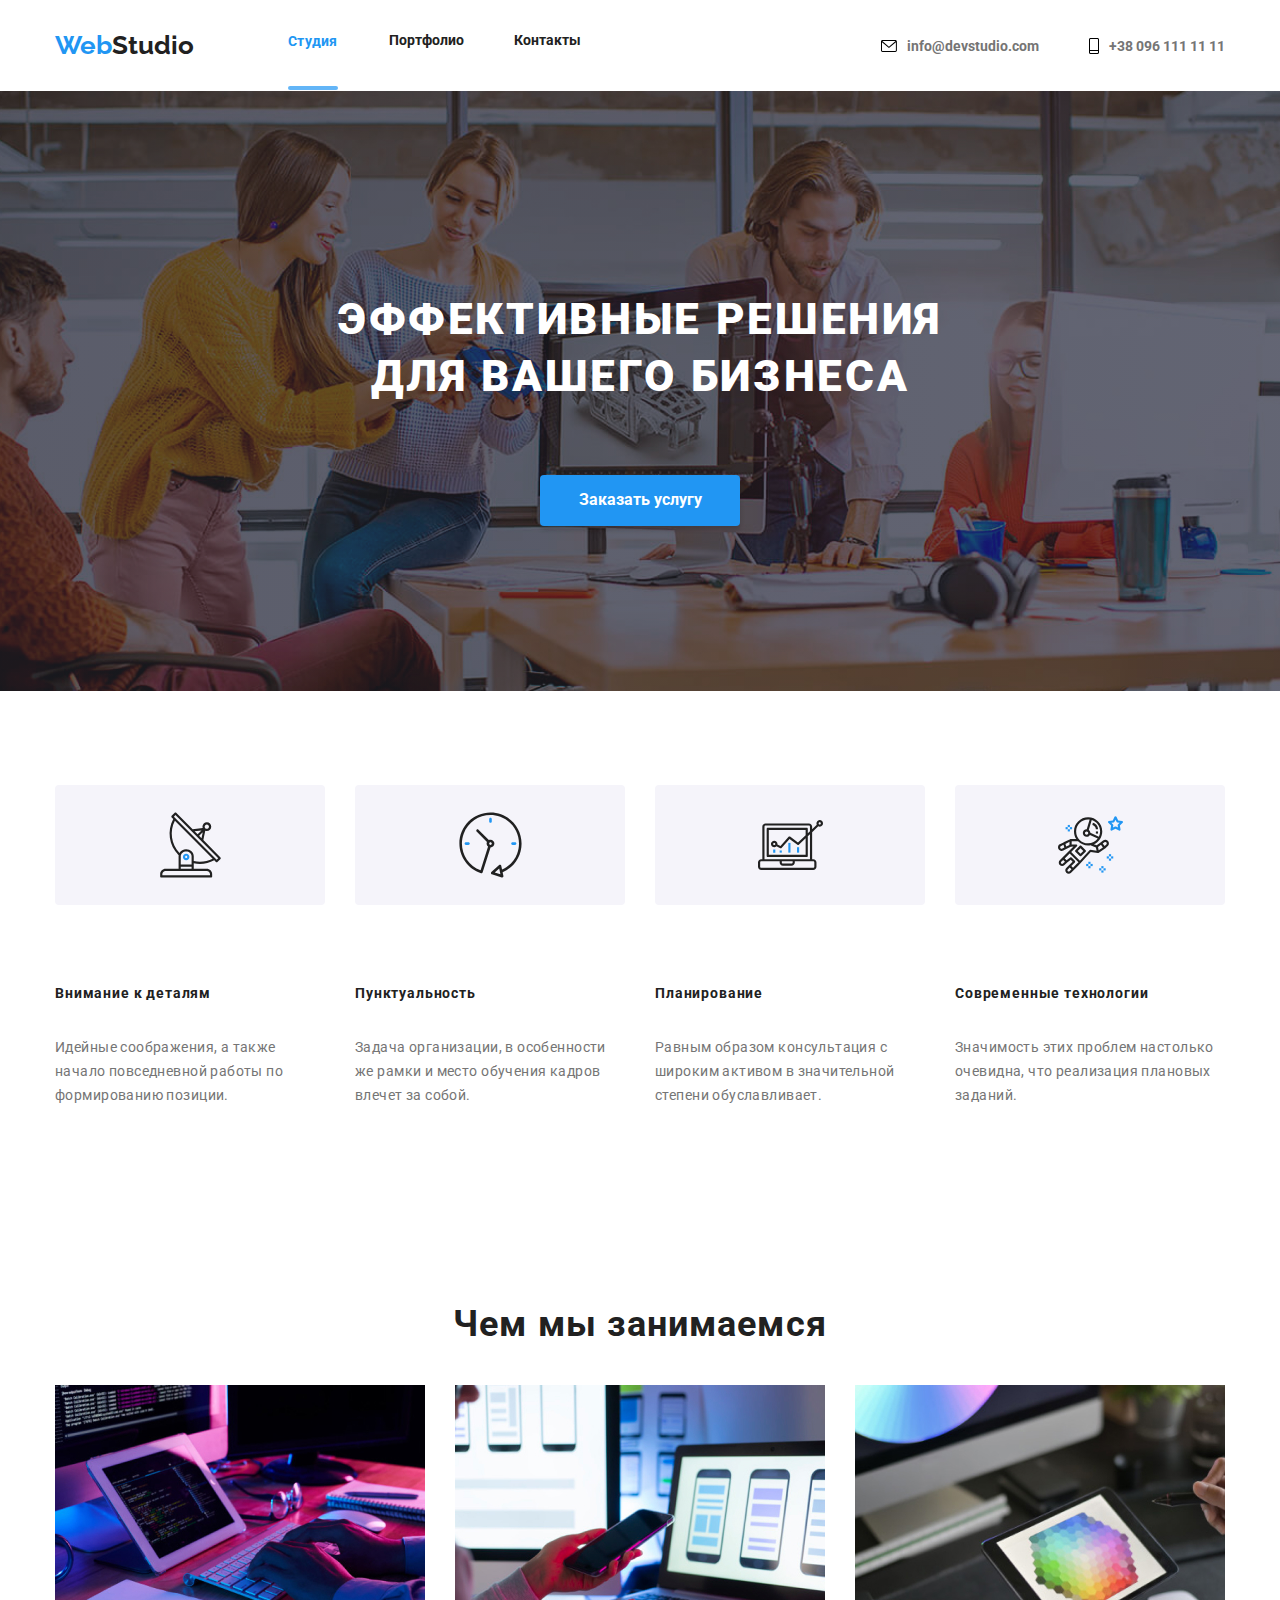
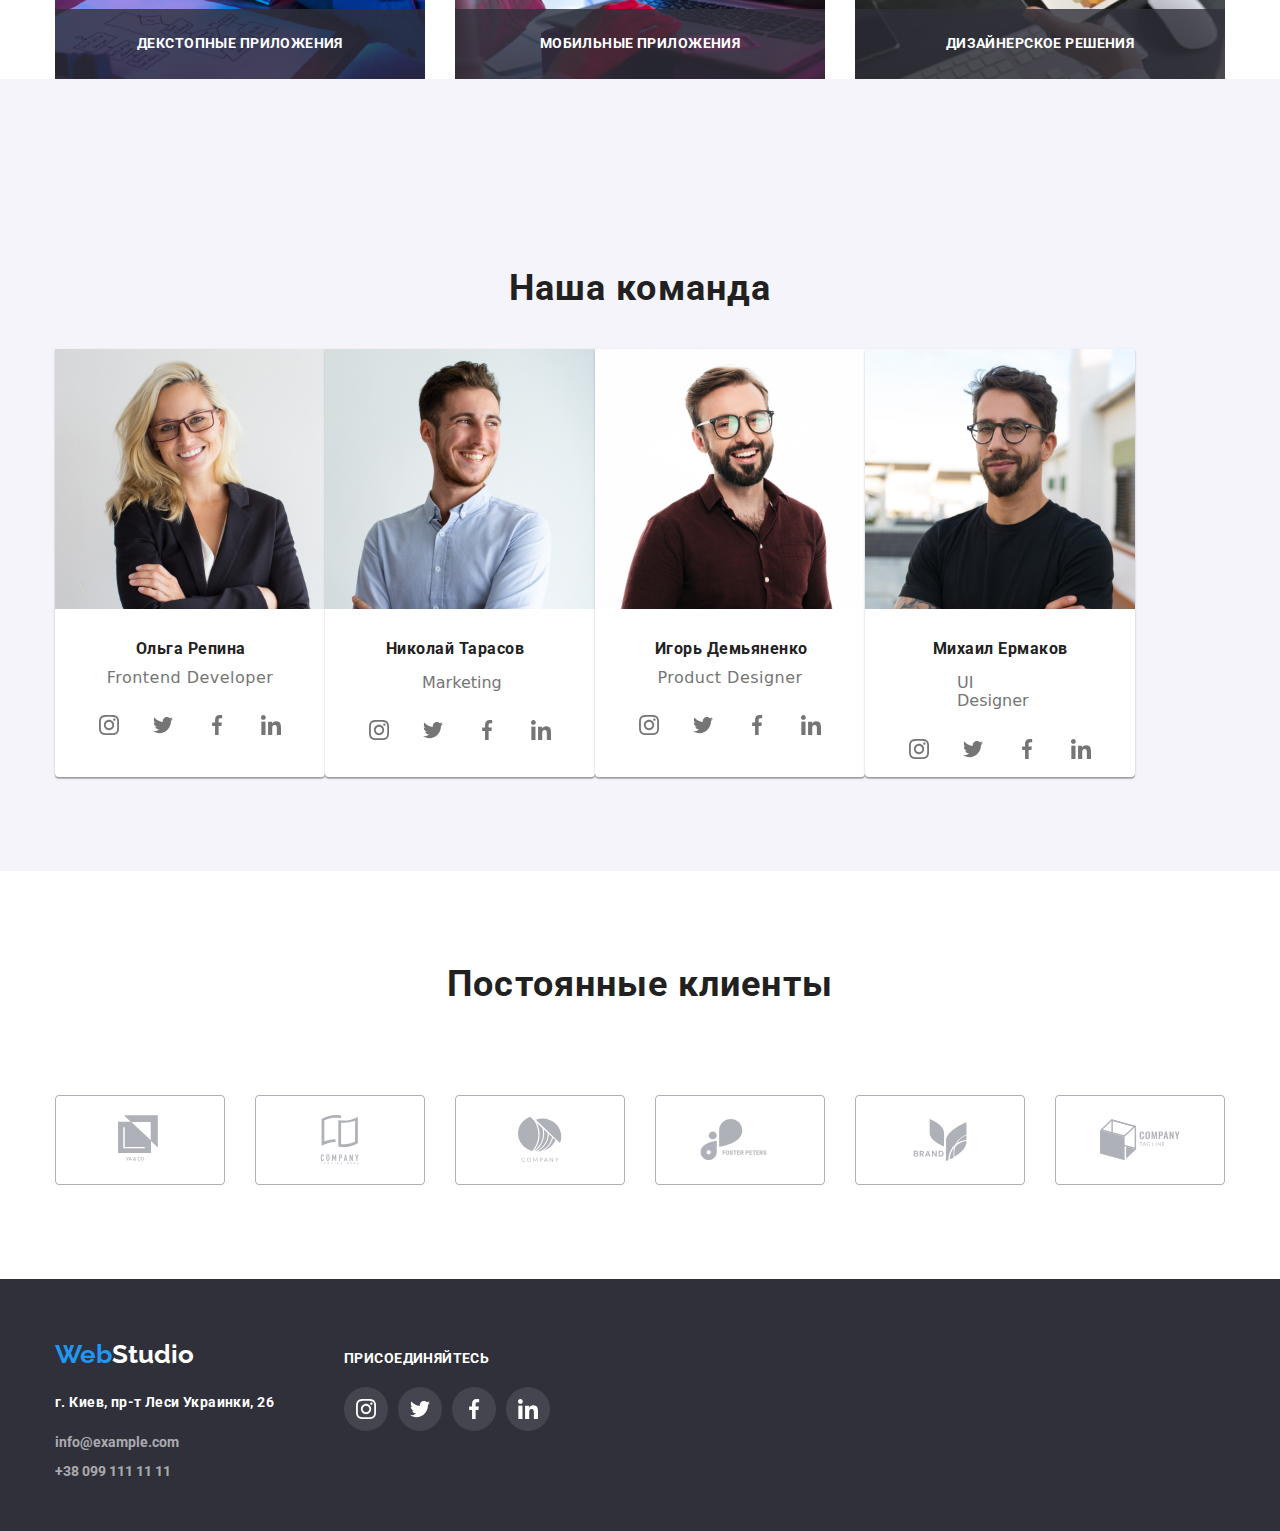
==== commit e0876131: "Home-work" ====
--- a/index.html
+++ b/index.html
@@ -394,7 +394,7 @@
                         <span><h3 class="join">присоединяйтесь </h3></span>
                         <ul class="fot-ul-icon">
                             <li class="fot-icon">
-                                <a class="icon" href="" aria-label="ссылка на instagram">
+                                <a class="icon" href="https://www.instagram.com/" aria-label="ссылка на instagram">
                                <svg class="fot-svg-icon">
                                    <use href="./images/svg/imgO/symbol-defs.svg#iconinstagram" ></use>
                                </svg>
@@ -403,7 +403,7 @@
                                 
                             </li>
                             <li class="fot-icon">
-                                <a class="icon" href="" aria-label="ссылка на twitter">
+                                <a class="icon" href="https://www.twitter.com/" aria-label="ссылка на twitter">
                                     <svg class="fot-svg-icon">
                                     <use href="./images/svg/imgO/symbol-defs.svg#icontwitter" ></use>
                                 </svg>
@@ -411,14 +411,14 @@
         
                             </li>
                             <li class="fot-icon">
-                                <a class="icon" href="" aria-label="ссылка на facebook">
+                                <a class="icon" href="https://www.facebook.com/" aria-label="ссылка на facebook">
                                 <svg class="fot-svg-icon">
                                     <use href="./images/svg/imgO/symbol-defs.svg#iconfacebook" ></use>
                                 </svg>
                             </a>
                                 </li>
                             <li class="fot-icon">
-                                <a class="icon" href="" aria-label="ссылка на linkedin">
+                                <a class="icon" href="https://www.linkedin.com/" aria-label="ссылка на linkedin">
                                     <svg class="fot-svg-icon">
                                         <use href="./images/svg/imgO/symbol-defs.svg#iconlinkedin" ></use>
                                     </svg>
--- a/css/styles.css
+++ b/css/styles.css
@@ -10,7 +10,9 @@
     --icons-bg-color:#F5F4FA;
     --icons-bg-company :#AFB1B8;
     --bg-modal: rgba(0, 0, 0, 0.2);
-    --animation:  cubic-bezier(0.4, 0, 0.2, 1)
+    --animation:  cubic-bezier(0.4, 0, 0.2, 1);
+    --bg-tch: rgba(33, 150, 243, 0.9);
+    --color-nav-fot: rgba(255, 255, 255, 0.6);
  }
  .img-section-hero {
  margin: 0;
@@ -106,6 +108,11 @@
          width: calc((100% - 30px * 2) / 3);
          margin-right: 30px;
          margin-bottom: 30px;
+
+         background:var(--white-2);
+         border: 1px solid #EEEEEE;
+
+
          
       }
       .flex-element:nth-child(3n) {
@@ -128,7 +135,8 @@
          font-weight: 700;
          font-size: 14px;
          line-height: 16px; 
-         color: var(--gray) 
+         color: var(--gray) ;
+         transition: color 250ms var(--animation), box-shadow 250ms var(--animation), background-color 250ms var(--animation);
       }
       
       .way .link-tel {
@@ -139,7 +147,9 @@
          font-weight: 700;
          font-size: 14px;
          line-height: 16px; 
-         color: var(--gray) 
+
+         transition: color 250ms var(--animation), box-shadow 250ms var(--animation), background-color 250ms var(--animation);
+         color: var(--color-nav-fot);
       }
      
       .icon-tel {
@@ -147,6 +157,7 @@
         width: 10px;
         height: 16px;
         margin-right: 10px;
+      
       }
    
      
@@ -157,11 +168,13 @@
          margin-bottom: 32px;
          align-items: center;
          text-decoration: none;
-         font-family: Roboto,sans-serif;
-         font-style: normal;
+
+         font-family: Roboto,sans-serif;
          font-weight: 700;
          font-size: 14px;
          line-height: 16px;
+
+         transition: color 250ms var(--animation), box-shadow 250ms var(--animation), background-color 250ms var(--animation);
          color: var(--gray);
       }
       .way .link-mail {
@@ -173,7 +186,9 @@
          font-weight: 700;
          font-size: 14px;
          line-height: 16px;
-         color: var(--gray);
+
+         transition: color 250ms var(--animation), box-shadow 250ms var(--animation), background-color 250ms var(--animation);
+         color: var(--color-nav-fot);
        
       }
       .way .link-mail:hover,
@@ -203,7 +218,9 @@
         width: 16px;
         height: 12px;
         margin-right: 10px;
-      }
+      
+      }
+      
     
       .iteam-header .link {
           margin-top: 32px;
@@ -220,6 +237,8 @@
          font-weight: 700;
          font-size: 14px;
          line-height: 16px;
+
+         transition: color 250ms var(--animation), box-shadow 250ms var(--animation), background-color 250ms var(--animation);
          color: var(--black);
       }
       .site-nav .link:hover {
@@ -263,11 +282,13 @@
           margin-top: 0;
           margin-bottom: 40px;
           width: 696px;
+          text-transform: uppercase;
          font-family: Roboto,sans-serif;
          font-style: normal;
-         font-weight: 700;
+         font-weight: 900;
          font-size: 44px;
-         line-height: 1.3;        
+         line-height: 1.3; 
+         letter-spacing: 0.06em;       
          color: var(--white-2);
       }
       .link-active-styles {
@@ -287,9 +308,10 @@
          line-height: 16px;
          letter-spacing: 0.02em;
  
-         transition: color 250ms var(--animation);
+        
  
           color: var(--black);
+          transition: color 250ms var(--animation), box-shadow 250ms var(--animation), background-color 250ms var(--animation);
       }
       .link-active-styles:hover {
          
@@ -477,6 +499,7 @@
          width: 100%;
          height: 19px;
          padding-left: 24px;
+         margin-bottom: 20px;
         font-family: Roboto,sans-serif;
         font-style: 400;
         font-weight: 400;
@@ -674,7 +697,7 @@
     }
     .title-portgolio {
         margin-left: 24px;
-        margin-top: 20px;
+
     }
     .h-portofolio {
      width: 322px;
@@ -688,6 +711,11 @@
      color: var(--black);
  
     }
+    .cards .flex-element:hover,
+    .cards .flex-element:focus {
+        box-shadow: 0px 1px 1px rgba(0, 0, 0, 0.12), 0px 4px 4px rgba(0, 0, 0, 0.06),
+        1px 4px 6px rgba(0, 0, 0, 0.16);
+    }
     .box {
         position: relative;
         overflow: hidden;
@@ -695,12 +723,15 @@
         height: 300px;
         margin-left: auto;
         margin-right: auto;
+        
+    }
+    .h-over {
+        text-decoration: none;
     }
     .box:hover .overlay {
      transform: translateY(0);
-     box-shadow: 0px 1px 1px rgba(0, 0, 0, 0.12), 
-     0px 4px 4px rgba(0, 0, 0, 0.06), 
-     1px 4px 6px rgba(0, 0, 0, 0.16);
+    
+    
     
     }
     .overlay {
@@ -709,10 +740,14 @@
      left: 0;
      width: 100%;
      height: 100%;
-     background-color: var(--active);
-   
+     background-color: var(--bg-tch);
+     
+    
+     border: 1px solid #EEEEEE;
+     box-shadow: 0px 1px 1px rgba(0, 0, 0, 0.12), 0px 4px 4px rgba(0, 0, 0, 0.06), 1px 4px 6px rgba(0, 0, 0, 0.16);
      transform: translateY(100%);
      transition: transform 250ms ease;
+    
     }
     .overlay > p {
      width: 370px;
@@ -786,7 +821,7 @@
      border-radius: 50%;
      
      color: var(--gray);
-     transform: 550ms var(--animation);
+     transition: color 250ms var(--animation), box-shadow 250ms var(--animation), background-color 250ms var(--animation);
     }
     .team-social:hover {
         color: var(--white-2);
@@ -850,6 +885,7 @@
      border: 1px solid var(--icons-bg-company);
      border-radius: 4px;
      background-color: var(--white-2); 
+     transition: color 250ms var(--animation), box-shadow 250ms var(--animation), background-color 250ms var(--animation);
  
     }
     .icon-company:hover {
@@ -956,11 +992,15 @@
  
      background: rgba(255, 255, 255, 0.1);
      color: var(--white-2);
-    }
-    .icon:hover {
+     transition: color 250ms var(--animation), box-shadow 250ms var(--animation), background-color 250ms var(--animation);
+    
+    }
+    .icon:hover,
+    .icon:focus {
         background-color: var(--active);
     }
     .fot-svg-icon {
+     transition: color 250ms var(--animation), box-shadow 250ms var(--animation), background-color 250ms var(--animation);
      width: 20px;
      height: 20px;
      fill: currentColor;
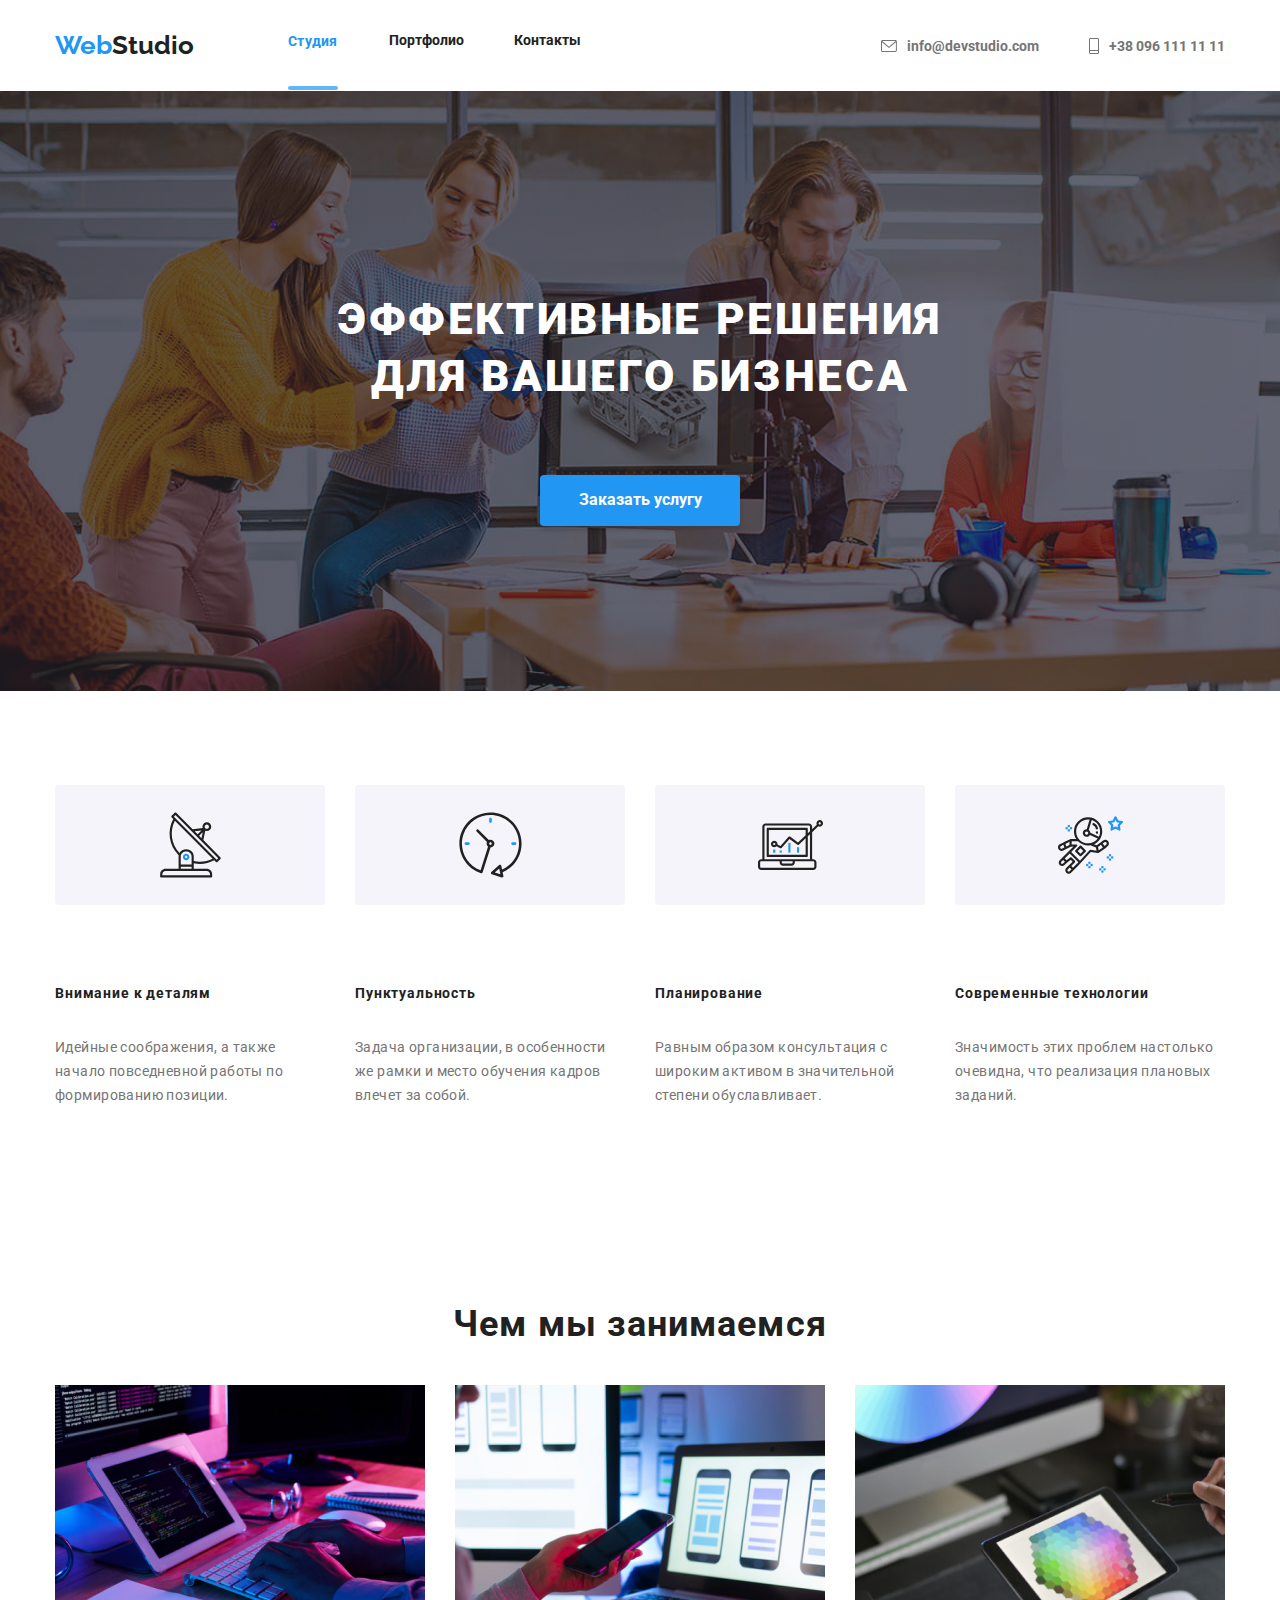
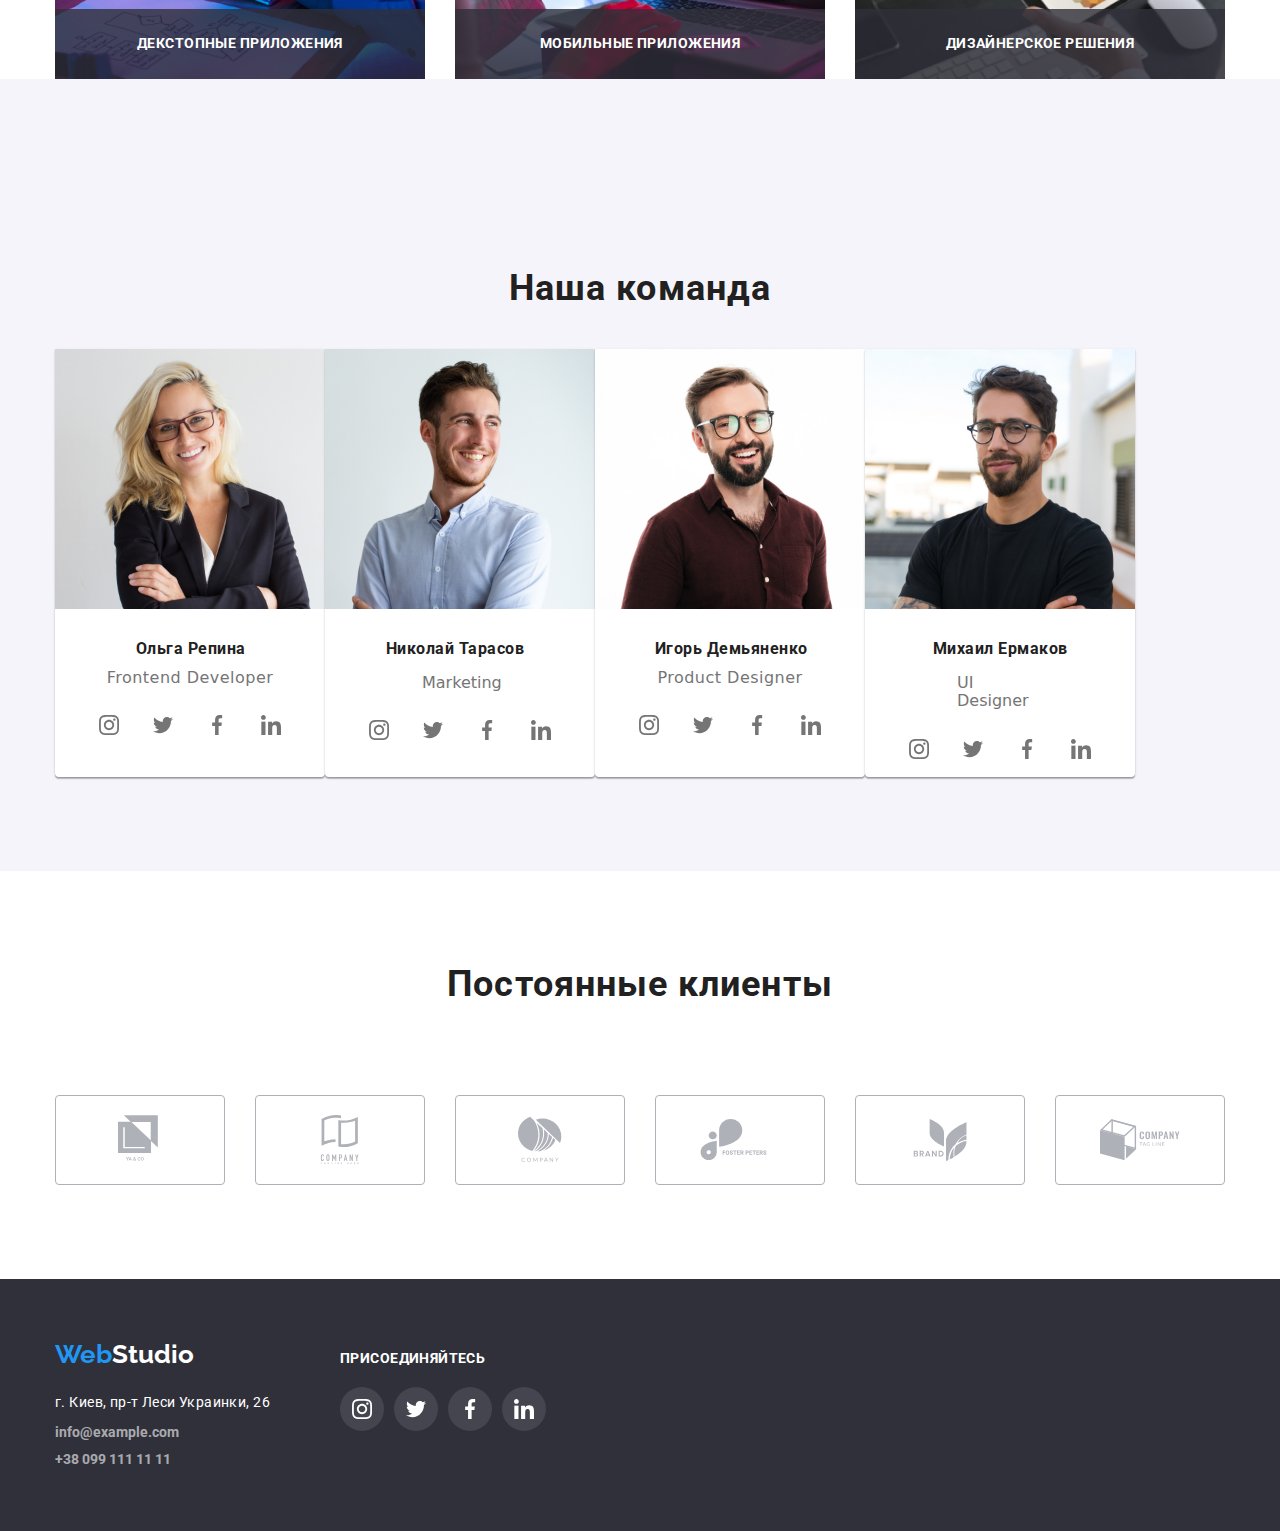
==== commit c06d3a99: "res-work-03" ====
--- a/index.html
+++ b/index.html
@@ -9,429 +9,633 @@
       rel="stylesheet"
     />
     <link rel="stylesheet" href="./css/styles.css" />
-     <link lang="en" rel="stylesheet" href="https://cdnjs.cloudflare.com/ajax/libs/modern-normalize/0.7.0/modern-normalize.min.css">
+    <link
+      lang="en"
+      rel="stylesheet"
+      href="https://cdnjs.cloudflare.com/ajax/libs/modern-normalize/0.7.0/modern-normalize.min.css"
+    />
   </head>
   <body>
-      <!-- шапка -->
+    <!-- шапка -->
     <header class="haed-hero">
-        <div class="container main-div">
+      <div class="container main-div">
         <nav class="nav-header">
-            <a href="./" lang="en" class="logo">Web<span class="logotip">Studio</span>
-
-         <ul class="site-nav">
-             <li class="iteam-header"><a class="link-active-styles  current " href="#">Студия</a></li>
-             <li class="iteam-header"><a class="link" href="./portfolio.html">Портфолио</a></li>   
-             <li class="iteam-header"><a class="link" href="#">Контакты</a></li>   
-         </ul>
+          <a href="./" lang="en" class="logo"
+            >Web<span class="logotip">Studio</span>
+          </a>
+
+          <ul class="site-nav">
+            <li class="iteam-header">
+              <a class="link-active-styles current" href="#">Студия</a>
+            </li>
+            <li class="iteam-header">
+              <a class="link" href="./portfolio.html">Портфолио</a>
+            </li>
+            <li class="iteam-header"><a class="link" href="#">Контакты</a></li>
+          </ul>
         </nav>
-         <ul class="auth-nav">
-
-             
-             <li class="iteam-header">
-                 <a class="link-mail" href="mailto:info@devstudio.com">
-                 <svg class="icon-mail">
-                     <use href="./images/svg/tel/symbol-defs.svg#icon-envelope"></use>
-                 </svg>
-                 info@devstudio.com
-                </a> 
-            </li>
-             <li class="iteam-header">
-                 <a class="link-tel" href="tel:+380961111111">
-                     <svg class="icon-tel">
-                         <use  href="./images/svg/tel/symbol-defs.svg#icon-Vector"></use>
-                     </svg>
-                     +38 096 111 11 11
-                 </a>
-              
+        <ul class="auth-nav">
+          <li class="iteam-header">
+            <a class="link-mail" href="mailto:info@devstudio.com">
+              <svg class="icon-mail">
+                <use
+                  href="./images/svg/tel/symbol-defs.svg#icon-envelope"
+                ></use>
+              </svg>
+              info@devstudio.com
+            </a>
+          </li>
+          <li class="iteam-header">
+            <a class="link-tel" href="tel:+380961111111">
+              <svg class="icon-tel">
+                <use href="./images/svg/tel/symbol-defs.svg#icon-Vector"></use>
+              </svg>
+              +38 096 111 11 11
+            </a>
+          </li>
+        </ul>
+      </div>
+    </header>
+
+    <main>
+      <!--контент -->
+      <section class="section-service">
+        <div class="container">
+          <div><h1>Эффективные решения для вашего бизнеса</h1></div>
+          <div class="section-biss">
+            <button data-modal-open class="link-active-service">
+              Заказать услугу
+            </button>
+          </div>
+          <div class="backdrop is-hidden" data-modal>
+            <div class="modal">
+              <button class="modal-close" data-modal-close>
+                <svg class="svg-close">
+                  <use href="./images/svg/symbol-defs.svg#close"></use>
+                </svg>
+              </button>
+            </div>
+          </div>
+        </div>
+      </section>
+      <!--контент 2 -->
+      <section>
+        <div class="container">
+          <ul class="iteam-ul">
+            <li class="itram-li">
+              <div class="iteam-icon" aria-label="antenna">
+                <svg class="svg-iteam">
+                  <use
+                    href="./images/svg/grop/symbol-defs.svg#iconantenna-1"
+                  ></use>
+                </svg>
+              </div>
+            </li>
+            <li class="itram-li">
+              <div class="iteam-icon" aria-label="clock">
+                <svg class="svg-iteam">
+                  <use
+                    href="./images/svg/grop/symbol-defs.svg#iconclock-1"
+                  ></use>
+                </svg>
+              </div>
+            </li>
+            <li class="itram-li">
+              <div class="iteam-icon" aria-label="diagram">
+                <svg class="svg-iteam">
+                  <use
+                    href="./images/svg/grop/symbol-defs.svg#icondiagram-1"
+                  ></use>
+                </svg>
+              </div>
+            </li>
+            <li class="itram-li">
+              <div class="iteam-icon" aria-label="astronaut">
+                <svg class="svg-iteam">
+                  <use
+                    href="./images/svg/grop/symbol-defs.svg#iconastronaut-1"
+                  ></use>
+                </svg>
+              </div>
+            </li>
+          </ul>
+
+          <ul class="feature-list">
+            <li class="iteam">
+              <h3 class="link">Внимание к деталям</h3>
+              <p class="link-title">
+                Идейные соображения, а также начало повседневной работы по
+                формированию позиции.
+              </p>
+            </li>
+            <li class="iteam">
+              <h3 class="link">Пунктуальность</h3>
+              <p class="link-title">
+                Задача организации, в особенности же рамки и место обучения
+                кадров влечет за собой.
+              </p>
+            </li>
+            <li class="iteam">
+              <h3 class="link">Планирование</h3>
+              <p class="link-title">
+                Равным образом консультация с широким активом в значительной
+                степени обуславливает.
+              </p>
+            </li>
+            <li class="iteam">
+              <h3 class="link">Современные технологии</h3>
+              <p class="link-title">
+                Значимость этих проблем настолько очевидна, что реализация
+                плановых заданий.
+              </p>
+            </li>
+          </ul>
+        </div>
+      </section>
+      <!--контент 3 -->
+      <section>
+        <div class="container">
+          <div><h2>Чем мы занимаемся</h2></div>
+          <div class="iteam-section">
+            <ul class="engaged-section">
+              <li class="iteam-hero">
+                <img
+                  src="./images/IT.jpg"
+                  width="370"
+                  alt="картинка на тему IT"
+                />
+
+                <p class="img-section-hero">Декстопные приложения</p>
+              </li>
+
+              <li class="iteam-hero">
+                <img
+                  src="./images/IT2.jpg"
+                  width="370"
+                  alt="картинка на тему IT"
+                />
+                <p class="img-section-hero">Мобильные приложения</p>
+              </li>
+
+              <li class="iteam-hero">
+                <img
+                  src="./images/IT3.jpg"
+                  width="370"
+                  alt="картинка на тему IT"
+                />
+                <p class="img-section-hero">Дизайнерское решения</p>
+              </li>
+            </ul>
+          </div>
+        </div>
+      </section>
+      <!--контент 4 -->
+      <section class="section-contentc">
+        <div class="container">
+          <div><h2>Наша команда</h2></div>
+          <ul class="team-section">
+            <li class="img-team">
+              <div class="img-team-item">
+                <img src="./images/human2.jpg" width="270" alt="Photo" />
+                <div>
+                  <h3 class="link-title-developer">Ольга Репина</h3>
+                  <p class="link-title-fron">Frontend Developer</p>
+                </div>
+                <ul class="team-ul">
+                  <li class="team-li">
+                    <a
+                      class="team-social"
+                      href="https://www.instagram.com/"
+                      target="_blank"
+                      rel="noopener noreferre"
+                      aria-label="ссылка Инстраграм"
+                    >
+                      <svg class="svg-social">
+                        <use
+                          href="./images/svg/imgO/symbol-defs.svg#iconinstagram"
+                        ></use>
+                      </svg>
+                    </a>
+                  </li>
+                  <li class="team-li">
+                    <a
+                      class="team-social"
+                      href="https://www.twitter.com/"
+                      target="_blank"
+                      rel="noopener noreferre"
+                      aria-label="ссылка Инстраграм"
+                    >
+                      <svg class="svg-social">
+                        <use
+                          href="./images/svg/imgO/symbol-defs.svg#icontwitter"
+                        ></use>
+                      </svg>
+                    </a>
+                  </li>
+
+                  <li class="team-li">
+                    <a
+                      class="team-social"
+                      href="https://www.facebook.com/"
+                      target="_blank"
+                      rel="noopener noreferre"
+                      aria-label="ссылка Инстраграм"
+                    >
+                      <svg class="svg-social">
+                        <use
+                          href="./images/svg/imgO/symbol-defs.svg#iconfacebook"
+                        ></use>
+                      </svg>
+                    </a>
+                  </li>
+                  <li class="team-li">
+                    <a
+                      class="team-social"
+                      href="https://www.linkedin.com/"
+                      target="_blank"
+                      rel="noopener noreferre"
+                      aria-label="ссылка Инстраграм"
+                    >
+                      <svg class="svg-social">
+                        <use
+                          href="./images/svg/imgO/symbol-defs.svg#iconlinkedin"
+                        ></use>
+                      </svg>
+                    </a>
+                  </li>
+                </ul>
+              </div>
+            </li>
+            <li class="img-team">
+              <div class="img-team-item">
+                <img src="./images/human3.jpg" width="270" alt="Photo" />
+                <h3 class="link-title-marketing">Николай Тарасов</h3>
+                <p class="link-title-mark">Marketing</p>
+                <ul class="team-ul">
+                  <li class="team-li">
+                    <a
+                      class="team-social"
+                      href="https://www.instagram.com/"
+                      target="_blank"
+                      rel="noopener noreferre"
+                      aria-label="ссылка Инстраграм"
+                    >
+                      <svg class="svg-social">
+                        <use
+                          href="./images/svg/imgO/symbol-defs.svg#iconinstagram"
+                        ></use>
+                      </svg>
+                    </a>
+                  </li>
+                  <li class="team-li">
+                    <a
+                      class="team-social"
+                      href="https://www.twitter.com/"
+                      target="_blank"
+                      rel="noopener noreferre"
+                      aria-label="ссылка Инстраграм"
+                    >
+                      <svg class="svg-social">
+                        <use
+                          href="./images/svg/imgO/symbol-defs.svg#icontwitter"
+                        ></use>
+                      </svg>
+                    </a>
+                  </li>
+
+                  <li class="team-li">
+                    <a
+                      class="team-social"
+                      href="https://www.facebook.com/"
+                      target="_blank"
+                      rel="noopener noreferre"
+                      aria-label="ссылка Инстраграм"
+                    >
+                      <svg class="svg-social">
+                        <use
+                          href="./images/svg/imgO/symbol-defs.svg#iconfacebook"
+                        ></use>
+                      </svg>
+                    </a>
+                  </li>
+                  <li class="team-li">
+                    <a
+                      class="team-social"
+                      href="https://www.linkedin.com/"
+                      target="_blank"
+                      rel="noopener noreferre"
+                      aria-label="ссылка Инстраграм"
+                    >
+                      <svg class="svg-social">
+                        <use
+                          href="./images/svg/imgO/symbol-defs.svg#iconlinkedin"
+                        ></use>
+                      </svg>
+                    </a>
+                  </li>
+                </ul>
+              </div>
+            </li>
+            <li class="img-team">
+              <div class="img-team-item">
+                <img src="./images/human.jpg" width="270" alt="Photo" />
+                <div>
+                  <h3 class="link-title-product">Игорь Демьяненко</h3>
+                  <p class="link-title-des">Product Designer</p>
+                </div>
+
+                <ul class="team-ul">
+                  <li class="team-li">
+                    <a
+                      class="team-social"
+                      href="https://www.instagram.com/"
+                      target="_blank"
+                      rel="noopener noreferre"
+                      aria-label="ссылка Инстраграм"
+                    >
+                      <svg class="svg-social">
+                        <use
+                          href="./images/svg/imgO/symbol-defs.svg#iconinstagram"
+                        ></use>
+                      </svg>
+                    </a>
+                  </li>
+                  <li class="team-li">
+                    <a
+                      class="team-social"
+                      href="https://www.twitter.com/"
+                      target="_blank"
+                      rel="noopener noreferre"
+                      aria-label="ссылка Инстраграм"
+                    >
+                      <svg class="svg-social">
+                        <use
+                          href="./images/svg/imgO/symbol-defs.svg#icontwitter"
+                        ></use>
+                      </svg>
+                    </a>
+                  </li>
+
+                  <li class="team-li">
+                    <a
+                      class="team-social"
+                      href="https://www.facebook.com/"
+                      target="_blank"
+                      rel="noopener noreferre"
+                      aria-label="ссылка Инстраграм"
+                    >
+                      <svg class="svg-social">
+                        <use
+                          href="./images/svg/imgO/symbol-defs.svg#iconfacebook"
+                        ></use>
+                      </svg>
+                    </a>
+                  </li>
+                  <li class="team-li">
+                    <a
+                      class="team-social"
+                      href="https://www.linkedin.com/"
+                      target="_blank"
+                      rel="noopener noreferre"
+                      aria-label="ссылка Инстраграм"
+                    >
+                      <svg class="svg-social">
+                        <use
+                          href="./images/svg/imgO/symbol-defs.svg#iconlinkedin"
+                        ></use>
+                      </svg>
+                    </a>
+                  </li>
+                </ul>
+              </div>
+            </li>
+            <li class="img-team">
+              <div class="img-team-item">
+                <img src="./images/human4.jpg" width="270" alt="Photo" />
+                <h3 class="link-title-desinger">Михаил Ермаков</h3>
+                <p class="link-title-ui">UI Designer</p>
+                <ul class="team-ul">
+                  <li class="team-li">
+                    <a
+                      class="team-social"
+                      href="https://www.instagram.com/"
+                      target="_blank"
+                      rel="noopener noreferre"
+                      aria-label="ссылка Инстраграм"
+                    >
+                      <svg class="svg-social">
+                        <use
+                          href="./images/svg/imgO/symbol-defs.svg#iconinstagram"
+                        ></use>
+                      </svg>
+                    </a>
+                  </li>
+                  <li class="team-li">
+                    <a
+                      class="team-social"
+                      href="https://www.twitter.com/"
+                      target="_blank"
+                      rel="noopener noreferre"
+                      aria-label="ссылка Инстраграм"
+                    >
+                      <svg class="svg-social">
+                        <use
+                          href="./images/svg/imgO/symbol-defs.svg#icontwitter"
+                        ></use>
+                      </svg>
+                    </a>
+                  </li>
+
+                  <li class="team-li">
+                    <a
+                      class="team-social"
+                      href="https://www.facebook.com/"
+                      target="_blank"
+                      rel="noopener noreferre"
+                      aria-label="ссылка Инстраграм"
+                    >
+                      <svg class="svg-social">
+                        <use
+                          href="./images/svg/imgO/symbol-defs.svg#iconfacebook"
+                        ></use>
+                      </svg>
+                    </a>
+                  </li>
+                  <li class="team-li">
+                    <a
+                      class="team-social"
+                      href="https://www.linkedin.com/"
+                      target="_blank"
+                      rel="noopener noreferre"
+                      aria-label="ссылка Инстраграм"
+                    >
+                      <svg class="svg-social">
+                        <use
+                          href="./images/svg/imgO/symbol-defs.svg#iconlinkedin"
+                        ></use>
+                      </svg>
+                    </a>
+                  </li>
+                </ul>
+              </div>
+            </li>
+          </ul>
+        </div>
+      </section>
+      <section>
+        <div class="container">
+          <div><h2 class="clients">Постоянные клиенты</h2></div>
+          <div>
+            <ul class="ul-icon">
+              <li class="company-iteam-icon">
+                <a class="icon-company" href="" aria-label="yaco">
+                  <svg class="svg-icon">
+                    <use
+                      href="./images/svg/client/symbol-defs.svg#iconyaco"
+                    ></use>
+                  </svg>
+                </a>
+              </li>
+              <li class="company-iteam-icon">
+                <a class="icon-company" href="" aria-label="companyteg">
+                  <svg class="svg-icon">
+                    <use
+                      href="./images/svg/client/symbol-defs.svg#iconcompanyteg"
+                    ></use>
+                  </svg>
+                </a>
+              </li>
+              <li class="company-iteam-icon">
+                <a class="icon-company" href="" aria-label="company">
+                  <svg class="svg-icon">
+                    <use
+                      href="./images/svg/client/symbol-defs.svg#iconcompany"
+                    ></use>
+                  </svg>
+                </a>
+              </li>
+              <li class="company-iteam-icon">
+                <a class="icon-company-active" href="" aria-label="foster">
+                  <svg class="svg-icon-active">
+                    <use
+                      href="./images/svg/client/symbol-defs.svg#iconfoster"
+                    ></use>
+                  </svg>
+                </a>
+              </li>
+              <li class="company-iteam-icon">
+                <a class="icon-company" href="" aria-label="brend">
+                  <svg class="svg-icon-active">
+                    <use
+                      href="./images/svg/client/symbol-defs.svg#iconbrend"
+                    ></use>
+                  </svg>
+                </a>
+              </li>
+              <li class="company-iteam-icon">
+                <a class="icon-company" href="" aria-label="teg">
+                  <svg class="svg-icon-active">
+                    <use
+                      href="./images/svg/client/symbol-defs.svg#iconline"
+                    ></use>
+                  </svg>
+                </a>
+              </li>
+            </ul>
+          </div>
+        </div>
+      </section>
+    </main>
+
+    <!-- конец -->
+    <footer class="footer-contentc">
+      <div class="container">
+        <!-- <div class="addres"> -->
+        <div class="fot-conteiner">
+          <div class="addres">
+            <a href="./" lang="en" class="logo"
+              >Web<span class="logo-white">Studio</span></a
+            >
+
+            <address>
+              <ul class="footer-way">
+                <li class="ukr">
+                  <span class="siti">г. Киев, пр-т Леси Украинки, 26</span>
                 </li>
-         </ul>
+                <li class="way">
+                  <a class="link-mail" href="mailto:info@example.com"
+                    >info@example.com</a
+                  >
+                </li>
+                <li class="way">
+                  <a class="link-tel" href="tel:+38-099-111-11-11"
+                    >+38 099 111 11 11</a
+                  >
+                </li>
+              </ul>
+            </address>
+          </div>
+          <div class="join-icon">
+            <span><h3 class="join">присоединяйтесь</h3></span>
+            <ul class="fot-ul-icon">
+              <li class="fot-icon">
+                <a
+                  class="icon"
+                  href="https://www.instagram.com/"
+                  aria-label="ссылка на instagram"
+                >
+                  <svg class="fot-svg-icon">
+                    <use
+                      href="./images/svg/imgO/symbol-defs.svg#iconinstagram"
+                    ></use>
+                  </svg>
+                </a>
+              </li>
+              <li class="fot-icon">
+                <a
+                  class="icon"
+                  href="https://www.twitter.com/"
+                  aria-label="ссылка на twitter"
+                >
+                  <svg class="fot-svg-icon">
+                    <use
+                      href="./images/svg/imgO/symbol-defs.svg#icontwitter"
+                    ></use>
+                  </svg>
+                </a>
+              </li>
+              <li class="fot-icon">
+                <a
+                  class="icon"
+                  href="https://www.facebook.com/"
+                  aria-label="ссылка на facebook"
+                >
+                  <svg class="fot-svg-icon">
+                    <use
+                      href="./images/svg/imgO/symbol-defs.svg#iconfacebook"
+                    ></use>
+                  </svg>
+                </a>
+              </li>
+              <li class="fot-icon">
+                <a
+                  class="icon"
+                  href="https://www.linkedin.com/"
+                  aria-label="ссылка на linkedin"
+                >
+                  <svg class="fot-svg-icon">
+                    <use
+                      href="./images/svg/imgO/symbol-defs.svg#iconlinkedin"
+                    ></use>
+                  </svg>
+                </a>
+              </li>
+            </ul>
+          </div>
         </div>
-         
-    </header>
-    
-    <main>
-        <!--контент -->
-        <section class="section-service">
-            <div class="container">
-            
-            <div><h1>Эффективные решения для вашего бизнеса</h1></div>
-           <div class="section-biss"><button data-modal-open class="link-active-service">Заказать услугу</button></div>
-           <div class="backdrop is-hidden" data-modal>
-            <div class="modal">
-               
-                <button class="modal-close" data-modal-close>
-                    <svg class="svg-close">
-                        <use href="./images/svg/symbol-defs.svg#close"></use>
-                    </svg>
-                </button>
-            </div>
-           </div>
-        </div>
-
-         </section>
-            <!--контент 2 -->
-        <section>
-            <div class="container">
-                <ul class="iteam-ul">
-                    <li class="itram-li">
-                        <a class="iteam-icon" href="" aria-label="antenna">
-                            <svg class="svg-iteam">
-                                <use href="./images/svg/grop/symbol-defs.svg#iconantenna-1"></use>
-                            </svg>
-                        </a>
-                    </li>
-                    <li class="itram-li">
-                        <a class="iteam-icon" href="" aria-label="clock">
-                            <svg class="svg-iteam">
-                                <use href="./images/svg/grop/symbol-defs.svg#iconclock-1"></use>
-                            </svg>
-                        </a>
-                    </li>
-                    <li class="itram-li">
-                        <a class="iteam-icon" href="" aria-label="diagram">
-                            <svg class="svg-iteam">
-                                <use href="./images/svg/grop/symbol-defs.svg#icondiagram-1"></use>
-                            </svg>
-                        </a>
-                    </li>
-                    <li class="itram-li">
-                        <a class="iteam-icon" href="" aria-label="astronaut">
-                            <svg class="svg-iteam">
-                                <use href="./images/svg/grop/symbol-defs.svg#iconastronaut-1"></use>
-                            </svg>
-                        </a>
-                    </li>
-             
-             
-                </ul>
-               
-            <ul class="feature-list">
-                <li class="iteam"><h3 class="link">Внимание к деталям</h3>
-                <p class="link-title">Идейные соображения, а также начало повседневной работы по формированию позиции.</p>
-                </li>
-                <li class="iteam"><h3 class="link">Пунктуальность</h3>
-                <p class="link-title">Задача организации, в особенности же рамки и место обучения кадров влечет за собой.</p>
-                </li>
-                <li class="iteam"><h3 class="link">Планирование</h3>
-                <p class="link-title">Равным образом консультация с широким активом в значительной степени обуславливает.</p>
-                </li> 
-                <li class="iteam"><h3 class="link">Современные технологии</h3>
-                <p class="link-title">Значимость этих проблем настолько очевидна, что реализация плановых заданий.</p> 
-                 </li>
-                </ul>
-             
-            </div>
-        </section>
-         <!--контент 3 -->
-        <section>
-            <div class="container">
-            <div><h2>Чем мы занимаемся</h2></div>
-            <div class="iteam-section">
-               <ul class="engaged-section">
-                   
-                    <li class="iteam-hero">
-                        <img src="./images/IT.jpg" width="370" alt="картинка на тему IT"/>
-                      
-                       <p class="img-section-hero">Декстопные приложения</p>
-                     
-                    </li>
-                    
-                    <li class="iteam-hero">
-                        <img src="./images/IT2.jpg" width="370" alt="картинка на тему IT"/>
-                        <p class="img-section-hero">Мобильные приложения</p>
-                    </li>
-               
-                    <li class="iteam-hero">
-                        <img src="./images/IT3.jpg" width="370" alt="картинка на тему IT"/>
-                        <p class="img-section-hero">Дизайнерское решения</p>
-                    </li>
-            
-                    
-                </ul>  
-            </div>  
-            </div>
-        </section>
-        <!--контент 4 -->
-        <section class="section-contentc">
-            <div class="container">
-            <div><h2>Наша команда</h2></div>
-            <ul class="team-section">
-                <li  class="img-team">
-                    <div class="img-team-item">
-                    <img src="./images/human2.jpg" width="270" alt="Photo"/>
-                       <div>
-                         <h3 class="link-title-developer">Ольга Репина</h3>
-                         <p class="link-title-fron">Frontend Developer</p>
-                        </div>
-                         <ul class="team-ul">
-                             <li class="team-li">
-                               <a class="team-social" href="https://www.instagram.com/" target="_blank" rel="noopener noreferre" aria-label="ссылка Инстраграм">
-                                    <svg class="svg-social">
-                                        <use href="./images/svg/imgO/symbol-defs.svg#iconinstagram"></use>
-                                    </svg>
-                            </a>
-                             </li>
-                             <li class="team-li">
-                                <a class="team-social" href="https://www.twitter.com/" target="_blank" rel="noopener noreferre" aria-label="ссылка Инстраграм">
-                                     <svg class="svg-social">
-                                         <use href="./images/svg/imgO/symbol-defs.svg#icontwitter"></use>
-                                     </svg>
-                             </a>
-                              </li>
-        
-                            <li class="team-li">
-                               <a class="team-social" href="https://www.facebook.com/" target="_blank" rel="noopener noreferre" aria-label="ссылка Инстраграм">
-                                    <svg class="svg-social">
-                                        <use href="./images/svg/imgO/symbol-defs.svg#iconfacebook"></use>
-                                    </svg>
-                            </a>
-                             </li>
-                             <li class="team-li">
-                                <a class="team-social" href="https://www.linkedin.com/" target="_blank" rel="noopener noreferre" aria-label="ссылка Инстраграм">
-                                     <svg class="svg-social">
-                                         <use href="./images/svg/imgO/symbol-defs.svg#iconlinkedin"></use>
-                                     </svg>
-                             </a>
-                              </li>
-                         </ul>
-                        </div>
-                </li>        
-                <li  class="img-team">
-                    <div class="img-team-item">
-                    <img src="./images/human3.jpg" width="270" alt="Photo"/>
-                        <h3 class="link-title-marketing">Николай Тарасов</h3>   
-                        <p class="link-title-mark">Marketing</p> 
-                        <ul class="team-ul">
-                            <li class="team-li">
-                              <a class="team-social" href="https://www.instagram.com/" target="_blank" rel="noopener noreferre" aria-label="ссылка Инстраграм">
-                                   <svg class="svg-social">
-                                       <use href="./images/svg/imgO/symbol-defs.svg#iconinstagram"></use>
-                                   </svg>
-                           </a>
-                            </li>
-                            <li class="team-li">
-                               <a class="team-social" href="https://www.twitter.com/" target="_blank" rel="noopener noreferre" aria-label="ссылка Инстраграм">
-                                    <svg class="svg-social">
-                                        <use href="./images/svg/imgO/symbol-defs.svg#icontwitter"></use>
-                                    </svg>
-                            </a>
-                             </li>
-       
-                           <li class="team-li">
-                              <a class="team-social" href="https://www.facebook.com/" target="_blank" rel="noopener noreferre" aria-label="ссылка Инстраграм">
-                                   <svg class="svg-social">
-                                       <use href="./images/svg/imgO/symbol-defs.svg#iconfacebook"></use>
-                                   </svg>
-                           </a>
-                            </li>
-                            <li class="team-li">
-                               <a class="team-social" href="https://www.linkedin.com/" target="_blank" rel="noopener noreferre" aria-label="ссылка Инстраграм">
-                                    <svg class="svg-social">
-                                        <use href="./images/svg/imgO/symbol-defs.svg#iconlinkedin"></use>
-                                    </svg>
-                            </a>
-                             </li>
-                        </ul>
-                        </div>  
-                </li>        
-                <li  class="img-team">
-                    <div class="img-team-item">
-                    <img src="./images/human.jpg" width="270" alt="Photo"/>
-                    <div>
-                        <h3 class="link-title-product">Игорь Демьяненко</h3>       
-                        <p class="link-title-des">Product Designer</p>
-                    </div>
-                    
-                        
-                        <ul class="team-ul">
-                            <li class="team-li">
-                              <a class="team-social" href="https://www.instagram.com/" target="_blank" rel="noopener noreferre" aria-label="ссылка Инстраграм">
-                                   <svg class="svg-social">
-                                       <use href="./images/svg/imgO/symbol-defs.svg#iconinstagram"></use>
-                                   </svg>
-                           </a>
-                            </li>
-                            <li class="team-li">
-                               <a class="team-social" href="https://www.twitter.com/" target="_blank" rel="noopener noreferre" aria-label="ссылка Инстраграм">
-                                    <svg class="svg-social">
-                                        <use href="./images/svg/imgO/symbol-defs.svg#icontwitter"></use>
-                                    </svg>
-                            </a>
-                             </li>
-       
-                           <li class="team-li">
-                              <a class="team-social" href="https://www.facebook.com/" target="_blank" rel="noopener noreferre" aria-label="ссылка Инстраграм">
-                                   <svg class="svg-social">
-                                       <use href="./images/svg/imgO/symbol-defs.svg#iconfacebook"></use>
-                                   </svg>
-                           </a>
-                            </li>
-                            <li class="team-li">
-                               <a class="team-social" href="https://www.linkedin.com/" target="_blank" rel="noopener noreferre" aria-label="ссылка Инстраграм">
-                                    <svg class="svg-social">
-                                        <use href="./images/svg/imgO/symbol-defs.svg#iconlinkedin"></use>
-                                    </svg>
-                            </a>
-                             </li>
-                        </ul>
-                        </div>
-                </li>       
-                <li  class="img-team">
-                    <div class="img-team-item">
-                    <img src="./images/human4.jpg" width="270" alt="Photo"/>
-                        <h3 class="link-title-desinger">Михаил Ермаков</h3>  
-                        <p class="link-title-ui">UI Designer</p>
-                        <ul class="team-ul">
-                            <li class="team-li">
-                              <a class="team-social" href="https://www.instagram.com/" target="_blank" rel="noopener noreferre" aria-label="ссылка Инстраграм">
-                                   <svg class="svg-social">
-                                       <use href="./images/svg/imgO/symbol-defs.svg#iconinstagram"></use>
-                                   </svg>
-                           </a>
-                            </li>
-                            <li class="team-li">
-                               <a class="team-social" href="https://www.twitter.com/" target="_blank" rel="noopener noreferre" aria-label="ссылка Инстраграм">
-                                    <svg class="svg-social">
-                                        <use href="./images/svg/imgO/symbol-defs.svg#icontwitter"></use>
-                                    </svg>
-                            </a>
-                             </li>
-       
-                           <li class="team-li">
-                              <a class="team-social" href="https://www.facebook.com/" target="_blank" rel="noopener noreferre" aria-label="ссылка Инстраграм">
-                                   <svg class="svg-social">
-                                       <use href="./images/svg/imgO/symbol-defs.svg#iconfacebook"></use>
-                                   </svg>
-                           </a>
-                            </li>
-                            <li class="team-li">
-                               <a class="team-social" href="https://www.linkedin.com/" target="_blank" rel="noopener noreferre" aria-label="ссылка Инстраграм">
-                                    <svg class="svg-social">
-                                        <use href="./images/svg/imgO/symbol-defs.svg#iconlinkedin"></use>
-                                    </svg>
-                            </a>
-                             </li>
-                        </ul>
-                        </div>      
-                 </li>
-
-            </ul>
-          
-        </div>
-       </section>
-       <section>
-        <div class="container">
-            <div><h2 class="clients">Постоянные клиенты</h2></div> 
-            <div>
-            <ul class="ul-icon">
-                <li class="company-iteam-icon">
-                        <a class="icon-company" href="" aria-label="yaco">
-                        <svg class="svg-icon">
-                            <use href="./images/svg/client/symbol-defs.svg#iconyaco"></use>
-                        </svg>
-                    </a>
-                </li>
-                <li class="company-iteam-icon">
-                    <a class="icon-company" href="" aria-label="companyteg">
-                        <svg class="svg-icon">
-                            <use href="./images/svg/client/symbol-defs.svg#iconcompanyteg"></use>
-                        </svg>
-                    </a>
-                </li>
-                <li class="company-iteam-icon">
-                    <a class="icon-company" href="" aria-label="company">
-                        <svg class="svg-icon">
-                            <use href="./images/svg/client/symbol-defs.svg#iconcompany"></use>
-                        </svg>
-                    </a>
-                </li>
-                <li class="company-iteam-icon">
-                    <a class="icon-company-active" href="" aria-label="foster">
-                        <svg class="svg-icon-active">
-                            <use href="./images/svg/client/symbol-defs.svg#iconfoster"></use>
-                        </svg>
-                    </a>
-                </li>
-                <li class="company-iteam-icon">
-                    <a class="icon-company" href="" aria-label="brend">
-                        <svg class="svg-icon-active">
-                            <use href="./images/svg/client/symbol-defs.svg#iconbrend"></use>
-                        </svg>
-                    </a>
-                </li>
-                <li class="company-iteam-icon">
-                    <a class="icon-company" href="" aria-label="teg">
-                        <svg class="svg-icon-active">
-                            <use href="./images/svg/client/symbol-defs.svg#iconline"></use>
-                        </svg>
-                    </a>
-                </li>
-               <a href="./images/svg/client/symbol-defs.svg#iconyaco"
-            </ul> 
-            </div>      
-        </div>
-       </section>
-    </main>
-
-
-          <!-- конец -->
-        <footer class="footer-contentc">
-            <div class="container">
-                <!-- <div class="addres"> -->
-                <div class="fot-conteiner">
-                    <div class="addres">
-                        <a href="./" lang="en" class="logo">Web<span class="logo-white">Studio</span>
-                                  
-                         <address>
-                             <ul class="footer-way">
-                        <li class="ukr"><span class="siti">г. Киев, пр-т Леси Украинки, 26</span></li>
-                        <li class="way"><a class="link-mail" href="mailto:info@example.com">info@example.com</a></li>
-                        <li class="way"><a  class="link-tel" href="tel:+38-099-111-11-11">+38 099 111 11 11</a></li>
-                        </ul>
-                         </address>
-                    </div>
-                     <div class="join-icon">
-                        <span><h3 class="join">присоединяйтесь </h3></span>
-                        <ul class="fot-ul-icon">
-                            <li class="fot-icon">
-                                <a class="icon" href="https://www.instagram.com/" aria-label="ссылка на instagram">
-                               <svg class="fot-svg-icon">
-                                   <use href="./images/svg/imgO/symbol-defs.svg#iconinstagram" ></use>
-                               </svg>
-                            </a>
-                            
-                                
-                            </li>
-                            <li class="fot-icon">
-                                <a class="icon" href="https://www.twitter.com/" aria-label="ссылка на twitter">
-                                    <svg class="fot-svg-icon">
-                                    <use href="./images/svg/imgO/symbol-defs.svg#icontwitter" ></use>
-                                </svg>
-                                </a>
-        
-                            </li>
-                            <li class="fot-icon">
-                                <a class="icon" href="https://www.facebook.com/" aria-label="ссылка на facebook">
-                                <svg class="fot-svg-icon">
-                                    <use href="./images/svg/imgO/symbol-defs.svg#iconfacebook" ></use>
-                                </svg>
-                            </a>
-                                </li>
-                            <li class="fot-icon">
-                                <a class="icon" href="https://www.linkedin.com/" aria-label="ссылка на linkedin">
-                                    <svg class="fot-svg-icon">
-                                        <use href="./images/svg/imgO/symbol-defs.svg#iconlinkedin" ></use>
-                                    </svg>
-                                </a>
-                                </li>
-                            </ul>
-         
-                    </div>
-                </div>
-            </div>
-                 
-        </footer>
-       
-        <script src="./js/modal.js"></script>
-  </body>  
+      </div>
+    </footer>
+
+    <script src="./js/modal.js"></script>
+  </body>
 </html>
--- a/css/styles.css
+++ b/css/styles.css
@@ -1,1027 +1,981 @@
 :root {
-    --black:  #212121;
-    --active: #2196F3;
-    --gray: #757575;
-    --white-1: rgba(255, 255, 255, 0.6);
-    --white-2: #ffffff;
-    --font-family: Roboto,sans-serif;
-    --secondary-bg-color:  #2F303A;
-    --mainer-bg-color: #E5E5E5;
-    --icons-bg-color:#F5F4FA;
-    --icons-bg-company :#AFB1B8;
-    --bg-modal: rgba(0, 0, 0, 0.2);
-    --animation:  cubic-bezier(0.4, 0, 0.2, 1);
-    --bg-tch: rgba(33, 150, 243, 0.9);
-    --color-nav-fot: rgba(255, 255, 255, 0.6);
- }
- .img-section-hero {
- margin: 0;
- }
- ul {
-     padding-left: 0;
-     margin: 0;
- } 
- h3 {
-     margin: 0;
- }
- body {
-     margin: 0;
-     color: var(--black);
- } 
-      .section-main {
-          background-color: var(--white-2)
-      } 
-      .container {
-         width: 1210px;
-         padding-left: 20px;
-         padding-right: 20px;
-         margin-right: auto;
-         margin-left: auto;
-     
- 
-      } 
-     
-      .logo {
-         text-decoration: none;
-         font-family: Raleway,sans-serif;
-         font-style: normal;
-         font-weight: 700;
-         font-size: 26px;
-         line-height: 1.19;
-         color: var(--active);
-     }
-     .logotip {
-         text-decoration: none;
-         font-family: Raleway,sans-serif;
-         font-style: normal;
-         font-weight: 700;
-         font-size: 26px;
-         line-height: 1.19;
-         color: var(--black);
-     }
-     
-      .main-div { 
-          display: flex;
-          align-items: center;
-      }
-      .nav-header {
-          align-items: center;
-          display: flex;
-      }
-      .section-auth {
-          margin-top: 94px;
-          margin-bottom: 50px;
-         list-style-type: none;
-          margin-left: 239px;
-          display: flex;
-      }
-      .section-auth .button-main:not(:last-child) {
-         list-style-type: none;
-          margin-right: 8px;
-      }
-      .site-nav { 
-         list-style-type: none;
-          margin-left: 93px;
-         display: flex;
-      }
-      .site-nav .iteam-header:not(:last-child) {
-         list-style-type: none;
-         margin-right: 50px;
-      }
-      .auth-nav {
-         list-style-type: none;
-         display: flex;
-         margin-left: auto;
-      }
-      .auth-nav .iteam-header+ .iteam-header {
-         margin-left: 50px;
-      }
-      .images-conteiner {
-         
-         list-style-type: none;
-          display: flex;
-          flex-wrap: wrap;
-          margin-bottom: 114px;
-          
-      } 
-      .flex-element {
-         width: calc((100% - 30px * 2) / 3);
-         margin-right: 30px;
-         margin-bottom: 30px;
-
-         background:var(--white-2);
-         border: 1px solid #EEEEEE;
-
-
-         
-      }
-      .flex-element:nth-child(3n) {
-         margin-right: 0;
-      }
-      .flex-element:nth-last-child(-n+3) {
-          margin-bottom: 0;
-      }
- 
-     
-     
-      
-      .iteam-header .link-tel {
-         display: inline-flex; 
-         margin-top: 32px;
-         margin-bottom: 32px;
-         text-decoration: none;
-         font-family: Roboto,sans-serif;
-       
-         font-weight: 700;
-         font-size: 14px;
-         line-height: 16px; 
-         color: var(--gray) ;
-         transition: color 250ms var(--animation), box-shadow 250ms var(--animation), background-color 250ms var(--animation);
-      }
-      
-      .way .link-tel {
-         display: inline-flex; 
-         text-decoration: none;
-         font-family: Roboto,sans-serif;
-         font-style: normal;
-         font-weight: 700;
-         font-size: 14px;
-         line-height: 16px; 
-
-         transition: color 250ms var(--animation), box-shadow 250ms var(--animation), background-color 250ms var(--animation);
-         color: var(--color-nav-fot);
-      }
-     
-      .icon-tel {
-        
-        width: 10px;
-        height: 16px;
-        margin-right: 10px;
-      
-      }
-   
-     
- 
-      .iteam-header .link-mail {
-         display: inline-flex;
-         margin-top: 32px;
-         margin-bottom: 32px;
-         align-items: center;
-         text-decoration: none;
-
-         font-family: Roboto,sans-serif;
-         font-weight: 700;
-         font-size: 14px;
-         line-height: 16px;
-
-         transition: color 250ms var(--animation), box-shadow 250ms var(--animation), background-color 250ms var(--animation);
-         color: var(--gray);
-      }
-      .way .link-mail {
-         display: inline-flex;
-         align-items: center;
-         text-decoration: none;
-         font-family: Roboto,sans-serif;
-        font-style: normal;
-         font-weight: 700;
-         font-size: 14px;
-         line-height: 16px;
-
-         transition: color 250ms var(--animation), box-shadow 250ms var(--animation), background-color 250ms var(--animation);
-         color: var(--color-nav-fot);
-       
-      }
-      .way .link-mail:hover,
-      .way .link-mail:focus {
-          color: var(--active)
-      }
-      .way .link-tel:hover,
-      .way .link-tel:hover {
-          color: var(--active)
-      }
-      .way .link-mail:hover,
-      .way .link-mail:focus {
-          color: var(--active);
-      }
-      .auth-nav .link-mail:hover,
-      .auth-nav .link-mail:focus {
-          color: var(--active);
-          fill: var(--active);
-      }
-    
-    .auth-nav .link-tel:hover,
-    .auth-nav .link-tel:focus {
-        color: var(--active);
-        fill: var(--active);
-    }
-      .icon-mail {
-        width: 16px;
-        height: 12px;
-        margin-right: 10px;
-      
-      }
-      
-    
-      .iteam-header .link {
-          margin-top: 32px;
-          margin-bottom: 32px;
-      }
- 
-      .link {
-         display: block; 
-         padding-bottom: 11px;
-         
-          text-decoration: none;
-         font-family: Roboto,sans-serif;
-         font-style: normal;
-         font-weight: 700;
-         font-size: 14px;
-         line-height: 16px;
-
-         transition: color 250ms var(--animation), box-shadow 250ms var(--animation), background-color 250ms var(--animation);
-         color: var(--black);
-      }
-      .site-nav .link:hover {
-         
-          color: var(--active);
-      }
-      .link-active:hover{
-          color: var(--active);
-      }
-        .site-nav .current {
-         color: var(--active);
-  }
-      .list {
-          padding: 0;
-          margin: 0;
-          list-style: none;
-      }
- 
-      .section-service {
-          /* max-width: 1610px;  */
-         height: 600px;
-         margin-right: auto;
-         margin-left: auto;
-          text-align: center;
-         background-color: var(--secondary-bg-color);
-         background-image: linear-gradient(
-         to right,
-          rgba(47, 48, 58, 0.5),
-          rgba(47, 48, 58, 0.4)), url(../images/new_photo.jpg);
-           background-repeat: no-repeat;
-         background-position: center;
-         background-size: cover;
-      }  
-      .section-biss {
-          padding-top: 30px;
-      }
-      h1 {
-          padding-top: 200px;
-         text-align: center;
-         display: inline-block;
-          margin-top: 0;
-          margin-bottom: 40px;
-          width: 696px;
-          text-transform: uppercase;
-         font-family: Roboto,sans-serif;
-         font-style: normal;
-         font-weight: 900;
-         font-size: 44px;
-         line-height: 1.3; 
-         letter-spacing: 0.06em;       
-         color: var(--white-2);
-      }
-      .link-active-styles {
-         display: inline-block;
-         border: 1px solid transparent; 
-         border-radius: 6px;
-          padding-top: 32px;
-          padding-bottom: 11px;
-          text-decoration: none;
-          text-align: center;
-          position: relative;
- 
-         font-family: Roboto,sans-serif;
-         font-style: normal;
-         font-weight: 700;
-         font-size: 14px;
-         line-height: 16px;
-         letter-spacing: 0.02em;
- 
-        
- 
-          color: var(--black);
-          transition: color 250ms var(--animation), box-shadow 250ms var(--animation), background-color 250ms var(--animation);
-      }
-      .link-active-styles:hover {
-         
-          color: var(--active);
-      }
-      .link-active-styles::after {
-         content: "";
-         position: absolute;
-         left: 0;
-         bottom: -30px;
-         width: 100%;
-         height: 4px;
-         border-radius: 2px;
-         background-color:  var(--active);
- 
-         opacity: 0.7;
-        transition: opacity 250ms var(--animation);
-     }
-      .link-active-service { 
-          display: inline-block;        
-          padding: 10px 32px;
-          text-decoration: none;
-          border: 1px solid transparent;
-          min-width: 136px;
-          width: 200px;
- 
-         font-family: Roboto,sans-serif;
-         font-style: normal;
-         font-weight: 700;
-         font-size: 16px;
-         line-height: 1.8;
- 
-         background: var(--active);
-         box-shadow: 0px 4px 4px rgba(0, 0, 0, 0.15);
-         border-radius: 4px;
-         color: var(--white-2);
- 
-      }
-      .backdrop {
-          position: fixed;
-          top: 0;
-          left: 0;
-          width: 100%;
-          height: 100%;
-          background-color: var(--bg-modal);
- 
-          opacity: 1;
-          visibility: visible;
-          transition: opasity 250ms cubic-bezier(0.4, 0, 0.2, 1), visibility 250ms cubic-bezier(0.4, 0, 0.2, 1);
-      }
-      .backdrop.is-hidden {
-         visibility: hidden;
-          opacity: 0;
-          pointer-events: none;
-      }
-      .modal {
-          position: absolute;
-          top: 50%;
-          left: 50%;
-          transform: translate(-50%, -50%);
- 
-          min-width: 528px;
-          min-height: 581px;
- 
-          background-color: var(--white-2);
-      }
-      .modal-close {
-           position: absolute;
-          top: 1%;
-          left: 94%;
-          
-        padding: 6px;
- 
-          width: 30px;
-          height: 30px;
- 
-          background:var(--white-2);
-          border: 1px solid rgba(0, 0, 0, 0.1);
-          box-shadow: 0px 1px 3px rgba(0, 0, 0, 0.12), 0px 1px 1px rgba(0, 0, 0, 0.14), 0px 2px 1px rgba(0, 0, 0, 0.2);
-          border-radius: 100%;
-        
-      }
-      .svg-close {
-         
-          width: 18px;
-          height: 18px;
-      }
-      .feature-list {
-         display: flex;
-          flex-wrap: wrap;
-         list-style-type: none;
-      }
-      .feature-list .iteam {
-         width: 270px;
-         margin-right: 30px;
-      }
-      .feature-list .iteam:last-child {
-          margin: 0;
-      }   
-      
-      .feature-list .link-title {
-         width: 270px;
-         height: 75px;
-         left: 215px;
-         top: 800px;
-         padding-top: 10px;
-         
-      }
-    
-      
-      .link-active-button {
-          display: inline-block;
-          padding: 6px 22px;
-          border: 1px solid transparent;
-          min-width: 73px;
-          text-decoration: none;
- 
-         font-family: Roboto,sans-serif;
-         font-style: normal;
-         font-weight: 700;
-         font-size: 16px;
-         line-height: 26px;
-         text-align: center;
- 
-         color: var(--black);
- 
-          letter-spacing: 0.03em;
-         
-          box-shadow: 0px 3px 1px rgba(0, 0, 0, 0.1), 0px 1px 2px rgba(0, 0, 0, 0.08), 0px 2px 2px rgba(0, 0, 0, 0.12);
-          border-radius: 4px;
-          background: var(--icons-bg-color);
- 
-          transition: color 250ms var(--animation), box-shadow 250ms var(--animation), background-color 250ms var(--animation);
-      }
-      .link-active-button:hover {
-          background-color: var(--active);
-          color: var(--white-2);
-      }
-      .button {
-          display: inline-block;
-          padding: 6px 22px;
-          border-radius: 1px solid transparent;
-          box-shadow: 0px 3px 1px rgba(0, 0, 0, 0.1), 0px 1px 2px rgba(0, 0, 0, 0.08), 0px 2px 2px rgba(0, 0, 0, 0.12);
-          text-decoration: none;
-          border: 4px;
-          
-         font-family: Roboto,sans-serif;
-         font-style: normal;
-         font-weight: 700;
- 
-         font-size: 16px;
-         line-height: 1.6;
-         text-align: center;
-         letter-spacing: 0.03em;
-         background: var(--icons-bg-color);
-         color: var(--black);
- 
-         box-shadow: 0px 3px 1px rgba(0, 0, 0, 0.1), 0px 1px 2px rgba(0, 0, 0, 0.08), 0px 2px 2px rgba(0, 0, 0, 0.12);
-         border-radius: 4px;
- 
-         transition: color 250ms var(--animation), box-shadow 250ms var(--animation), background-color 250ms var(--animation);
-         
-      } 
-      .button:hover {
-         background-color: var(--active);
-         color: var(--white-2);
-      }
-      .link-title {
-          /* margin-bottom: 20px; */
-          /* margin-left: 24px; */
-          width: 100%;
-          height: 19px;
-         font-family: Roboto,sans-serif;
-         font-style: 400;
-         font-weight: 400;
-         font-size: 14px;
-         line-height: 1.7;
-         letter-spacing: 0.03em;
-         color: var(--gray);
-      }
-      .portfolio-li {
-          text-decoration: none;
-      }
-      .link-title-por {
-         width: 100%;
-         height: 19px;
-         padding-left: 24px;
-         margin-bottom: 20px;
-        font-family: Roboto,sans-serif;
-        font-style: 400;
-        font-weight: 400;
-        font-size: 14px;
-        line-height: 1.7;
-        letter-spacing: 0.03em;
-        color: var(--gray);
-      }
-      h2 { 
-          
-          text-align: center;
-          margin-top: 94px;
-          margin-bottom: 40px;
- 
-         font-family: Roboto,sans-serif;
-         font-style: 400;
-         font-weight: 700;
-         font-size: 36px;
-         line-height: 42px;
-         
-         letter-spacing: 0.03em;
-          color: var(--black);
-      }
-      .engaged-section {
-         list-style-type: none;
-         display: flex;
-        
-      }
-      .iteam-hero {
-          margin-right: 30px;
-         width: calc((100%-30px*2) / 3);
-         
- 
-      }
-      .iteam-hero:nth-child(4n) {
-         margin-right: 0;
-     }
-     .team-section {
-         flex-wrap: wrap;
-         list-style-type: none;
-         display: flex;
-         
-     }
-     .engaged-section .engaged-section:nth-last-child(-n + 3) {
-         margin-bottom: 0;
-     }
-     .engaged-section {
-         position: relative;
-     }
-     img {
-         display:block;
-         max-width: 370px;
-         height: auto;
-        
-     }
-  
-     .img-section-hero {
-         position: absolute;
-         height: 70px;
-         width: 370px;
-         bottom: 0;
- 
-          padding-top: 27px; 
-          padding-bottom: 27px; 
-      
- 
-         background-color: rgba(47, 48, 58, 0.8);;
-         font-family: Roboto;
-         font-style: normal;
-         font-weight: 700;
-         font-size: 14px;
-         line-height: 1.14;
-         text-align: center;
-         letter-spacing: 0.03em;
-         text-transform: uppercase;
- 
-         color: var(--white-2);
-     }
-     .img-team {
-       
-         width: calc((100%-60) / 4);
-     }
-     .img-team-item {
-         background: var(--white-2);
- 
-         width: 270px;
-         height: 428px;
-         box-shadow: 0px 1px 3px rgba(0, 0, 0, 0.12), 0px 1px 1px rgba(0, 0, 0, 0.14), 0px 2px 1px rgba(0, 0, 0, 0.2);
-         border-radius: 0px 0px 4px 4px;
-     }
-    
-     .iteam-section .img-team:not(:last-child) {
-         margin-right: 0;
-     }
- 
-      .iteam {
-          padding-top: 50px;
-          padding-bottom: 94px;
-      }
-     .iteam-ul {
-         
-         list-style-type: none;
-         display: flex;
-     }
-     .itram-li:not(:last-child) {
-         margin-right: 30px;
-     }
-     .iteam-icon {
-         margin-top: 94px;
-         margin-bottom: 30px;
-         display: flex;
-         justify-content: center;
-         align-items: center;  
-         width: 270px;
-         height: 120px; 
-         background: var(--icons-bg-color);
-         border-radius: 4px; 
-     }
-     .svg-iteam {
-         width: 65px;
-         height: 70px;
-     }
-     
-     .link-title-desinger {
-        width: 270px;
-        margin-left: 68px;
-        margin-right: 68px;
-        margin-top: 30px;
-       
-        
-        
-         font-family: Roboto,sans-serif;
-         font-weight: 700;
-         font-size: 16px;
-         line-height: 19px;
-        
-         letter-spacing: 0.03em;
-         color: var(--black);
-     }
-     .link-title-product {
-
-        width: 270px;
-        margin-left: 60px;
-        margin-right: 59px;
-         margin-top: 30px;
-        
-         font-family: Roboto,sans-serif;
-         font-weight:700;
-         font-size: 16px;
-         line-height: 19px;
-        
-         letter-spacing: 0.03em;
-
-         color: var(--black);
-     }
-     .link-title-marketing {
-        width: 270px;
-        margin-left: 61px;
-        margin-right: 60px;
-         margin-top: 30px;
-         
-         
-         font-family: Roboto,sans-serif;
-         font-weight: 700;
-         font-size: 16px;
-         line-height: 19px;
-        
-         letter-spacing: 0.03em;
-
-         color: var(--black);
-     }
-     .link-title-developer {
-      width: 270px;
-         margin-left: 81px;
-         margin-right: 80px;
-         margin-top: 30px;
-       
-         font-family: Roboto,sans-serif;
-       
-         font-weight: 700;
-         font-size: 16px;
-         line-height: 19px;
-        
-         letter-spacing: 0.03em;
-         color: var(--black);
-     }
-    h3 { 
-     width: 322px;
-     font-family: Roboto,sans-serif;
-     font-weight: 700;;
-     font-size: 18px;
-     line-height: 2;
-     letter-spacing: 0.06em;
-     color: var(--black);
-    }
-    .title-portgolio {
-        margin-left: 24px;
-
-    }
-    .h-portofolio {
-     width: 322px;
-     padding-left: 24px;
-     padding-top: 20px;
-     font-family: Roboto,sans-serif;
-     font-weight: 700;;
-     font-size: 18px;
-     line-height: 2;
-     letter-spacing: 0.06em;
-     color: var(--black);
- 
-    }
-    .cards .flex-element:hover,
-    .cards .flex-element:focus {
-        box-shadow: 0px 1px 1px rgba(0, 0, 0, 0.12), 0px 4px 4px rgba(0, 0, 0, 0.06),
-        1px 4px 6px rgba(0, 0, 0, 0.16);
-    }
-    .box {
-        position: relative;
-        overflow: hidden;
-        width: 370px;
-        height: 300px;
-        margin-left: auto;
-        margin-right: auto;
-        
-    }
-    .h-over {
-        text-decoration: none;
-    }
-    .box:hover .overlay {
-     transform: translateY(0);
-    
-    
-    
-    }
-    .overlay {
-     position: absolute;
-     top: 0;
-     left: 0;
-     width: 100%;
-     height: 100%;
-     background-color: var(--bg-tch);
-     
-    
-     border: 1px solid #EEEEEE;
-     box-shadow: 0px 1px 1px rgba(0, 0, 0, 0.12), 0px 4px 4px rgba(0, 0, 0, 0.06), 1px 4px 6px rgba(0, 0, 0, 0.16);
-     transform: translateY(100%);
-     transition: transform 250ms ease;
-    
-    }
-    .overlay > p {
-     width: 370px;
-     height: 294px;
- 
-     font-family: Roboto,sans-serif;
-     font-style: normal;
-     font-weight: 500;
-     font-size: 18px;
-     line-height: 28px;
-     letter-spacing: 0.03em;
- 
-     color: var(--white-2);
-     
-     padding-left: 24px;
-     padding-right: 24px;
-     padding-top: 63px;
-     padding-bottom: 63px;
-     margin: 0;
-    
-    }
-    .star {
-     font-family: Roboto,sans-serif;
-     font-style: normal;
-     font-weight: 700;
-     font-size: 18px;
-     line-height: 36px;
-     letter-spacing: 0.06em;
-     margin-left: 24px;
-     margin-right: 24px;
-     margin-top: 20px;
-    }
- 
-    .img-team .link-title-mark {
-        margin-left: 97px;
-        margin-right: 97px;
-      
-        color: var(--gray);
- 
-    }
-    .link-title-fron {
-     margin-top: 10px;
-     margin-bottom: 16px;
-     text-align: center;
-     font-weight: 400;
-     font-size: 16px;
-     line-height: 1.19;
-     letter-spacing: 0.03em;
-        
-        color: var(--gray);
-    
-    }
-    .team-ul {
-     margin-left: 32px;
-    margin-bottom: 30px;
-        display: flex;
-        list-style-type: none;
- 
-    }
-    .team-li:not(:last-child) {
-        margin-right: 10px;
- 
-    }
-    .team-social {
-     display: flex;
-     justify-content: center;
-     align-items: center;
-    
-     width: 44px;
-     height: 44px;
-     border-radius: 50%;
-     
-     color: var(--gray);
-     transition: color 250ms var(--animation), box-shadow 250ms var(--animation), background-color 250ms var(--animation);
-    }
-    .team-social:hover {
-        color: var(--white-2);
-        background-color: var(--active);
-    }
-    .svg-social {
-        width: 20px;
-        height: 20px;
-        fill: currentColor;
-    }
-   
-    .link-title-des {
-     margin-top: 10px;
-     margin-bottom: 16px;
-     text-align: center;
-     font-weight: 400;
-     font-size: 16px;
-     line-height: 1.19;
-     text-align: center;
-     letter-spacing: 0.03em;
-    color: var(--gray);
-    }
-    .link-title-ui {
-     margin-left: 92px;
-     margin-right: 91px;
-    
-     width: 87px;
- 
-     color: var(--gray);
- 
-    }
-    .clients {
-     font-family: Roboto,sans-serif;
-     font-style: 400;
-     font-weight: 700;
-     font-size: 36px;
-     line-height: 1.1;
-     text-align: center;
-     letter-spacing: 0.03em;
-    }
-    .ul-icon {
-        display: flex;
-        list-style-type: none;
-    }
- 
-    .company-iteam-icon {  
-     margin-bottom: 94px;
-     margin-top: 50px;
- 
-    }
-     .company-iteam-icon:not(:last-child){
-         margin-right: 30px;
-     }
- 
-    .icon-company {
-     display: flex;
-     justify-content: center;
-     align-items: center;
-     width: 170px;
-     height: 90px;
-     border: 1px solid var(--icons-bg-company);
-     border-radius: 4px;
-     background-color: var(--white-2); 
-     transition: color 250ms var(--animation), box-shadow 250ms var(--animation), background-color 250ms var(--animation);
- 
-    }
-    .icon-company:hover {
-     border: 1px solid var(--active);
-     fill: var(--active);
-    }
-    .svg-icon {
-        fill: var(--icons-bg-company);
-        width: 44px;
-        height: 49px;
-    }
-    .svg-icon:hover {
-     fill: var(--active);
-    }
-    .icon-company-active {
-     display: flex;
-     justify-content: center;
-     align-items: center;
-     width: 170px;
-     height: 90px;
-     border: 1px solid var(--icons-bg-company);
-     border-radius: 4px;
-     background-color: var(--white-2); 
- 
-    }
-    .icon-company-active:hover {
-     border: 1px solid var(--active);
-       fill: var(--active);
-    } 
-    .svg-icon-active {
-       fill: var(--icons-bg-company);
-        width: 80px;
-        height: 42px;
- 
-    }
-    .svg-icon-active:hover {
-        fill: var(--active);
-    }
-    .section-contentc { 
-        padding-top: 94px;
-        padding-bottom: 94px;
-        background-color: var(--icons-bg-color);
-    }
-    .footer-contentc {
- 
-         height: 252px;  
-        background-color: var(--secondary-bg-color)
-    }
-    .fot-conteiner {
-        display: flex;
-        
- 
-    }
-    .addres {
-        margin-top: 60px;
-    }
-    .logotip-fot {
-        display: inline-block;
-    }
-    .footer-way {
-     list-style-type: none;  
-    }
-    .way {
-        padding-top: 9px;
-    }
-    .join-icon {
-     display: inline-flex;
-     flex-direction: column;
-     margin-left: 70px;
-     margin-top: 70px;
-    
-    }
-    .join {
-       
-          display: inline-block; 
-         
-         font-family: Roboto,sans-serif;
-         font-style: normal;
-         font-weight: 700;
-         font-size: 14px;
-         line-height: 1.1;
-         letter-spacing: 0.03em; 
-         text-transform: uppercase;
- 
-        color: var(--white-2);
-        
-    }
-    .fot-ul-icon {
-     list-style-type: none;
-        display: flex;
-        margin-top: 20px;
-    }
-    .fot-icon:not(:last-child) {
-        margin-right: 10px;
-    }
-    .icon { 
-     display: flex;
-     justify-content: center;
-     align-items: center;
-     border: none;
-     width: 44px;
-     height: 44px;
-     border-radius: 50%;
- 
-     background: rgba(255, 255, 255, 0.1);
-     color: var(--white-2);
-     transition: color 250ms var(--animation), box-shadow 250ms var(--animation), background-color 250ms var(--animation);
-    
-    }
-    .icon:hover,
-    .icon:focus {
-        background-color: var(--active);
-    }
-    .fot-svg-icon {
-     transition: color 250ms var(--animation), box-shadow 250ms var(--animation), background-color 250ms var(--animation);
-     width: 20px;
-     height: 20px;
-     fill: currentColor;
-    
-    }
-      
-    .logo-white {
-     color: var(--white-2);
- }
-    .siti {
-     font-family: Roboto,sans-serif;
-     font-style: normal;
-     font-weight: 700px;
-     font-size: 14px;
-     line-height: 24px;
-    
-     
-     letter-spacing: 0.03em;
-        display: inline-block;
-       padding-top: 20px;
-        color: var(--white-2);
-    }
-     
- +  --black: #212121;
+  --active: #2196f3;
+  --gray: #757575;
+  --white-1: rgba(255, 255, 255, 0.6);
+  --white-2: #ffffff;
+  --font-family: Roboto, sans-serif;
+  --secondary-bg-color: #2f303a;
+  --mainer-bg-color: #e5e5e5;
+  --icons-bg-color: #f5f4fa;
+  --icons-bg-company: #afb1b8;
+  --bg-modal: rgba(0, 0, 0, 0.2);
+  --animation: cubic-bezier(0.4, 0, 0.2, 1);
+  --bg-tch: rgba(33, 150, 243, 0.9);
+  --color-nav-fot: rgba(255, 255, 255, 0.6);
+}
+.img-section-hero {
+  margin: 0;
+}
+ul {
+  padding-left: 0;
+  margin: 0;
+}
+h3 {
+  margin: 0;
+}
+body {
+  margin: 0;
+  color: var(--black);
+}
+.section-main {
+  background-color: var(--white-2);
+}
+.container {
+  width: 1210px;
+  padding-left: 20px;
+  padding-right: 20px;
+  margin-right: auto;
+  margin-left: auto;
+}
+
+.logo {
+  text-decoration: none;
+  font-family: Raleway, sans-serif;
+  font-style: normal;
+  font-weight: 700;
+  font-size: 26px;
+  line-height: 1.19;
+  color: var(--active);
+}
+.logotip {
+  text-decoration: none;
+  font-family: Raleway, sans-serif;
+  font-style: normal;
+  font-weight: 700;
+  font-size: 26px;
+  line-height: 1.19;
+  color: var(--black);
+}
+
+.main-div {
+  display: flex;
+  align-items: center;
+}
+.nav-header {
+  align-items: center;
+  display: flex;
+}
+.section-auth {
+  margin-top: 94px;
+  margin-bottom: 50px;
+  list-style-type: none;
+  margin-left: 239px;
+  display: flex;
+}
+.section-auth .button-main:not(:last-child) {
+  list-style-type: none;
+  margin-right: 8px;
+}
+.site-nav {
+  list-style-type: none;
+  margin-left: 93px;
+  display: flex;
+}
+.site-nav .iteam-header:not(:last-child) {
+  list-style-type: none;
+  margin-right: 50px;
+}
+.auth-nav {
+  list-style-type: none;
+  display: flex;
+  margin-left: auto;
+}
+.auth-nav .iteam-header + .iteam-header {
+  margin-left: 50px;
+}
+.images-conteiner {
+  list-style-type: none;
+  display: flex;
+  flex-wrap: wrap;
+  margin-bottom: 114px;
+}
+.flex-element {
+  width: calc((100% - 30px * 2) / 3);
+  margin-right: 30px;
+  margin-bottom: 30px;
+
+  background: var(--white-2);
+  border: 1px solid #eeeeee;
+}
+.flex-element:nth-child(3n) {
+  margin-right: 0;
+}
+.flex-element:nth-last-child(-n + 3) {
+  margin-bottom: 0;
+}
+
+.iteam-header .link-tel {
+  display: inline-flex;
+  margin-top: 32px;
+  margin-bottom: 32px;
+  text-decoration: none;
+  font-family: Roboto, sans-serif;
+
+  font-weight: 700;
+  font-size: 14px;
+  line-height: 16px;
+  color: var(--gray);
+  transition: color 250ms var(--animation), box-shadow 250ms var(--animation),
+    background-color 250ms var(--animation);
+}
+
+.way .link-tel {
+  display: inline-flex;
+  text-decoration: none;
+  font-family: Roboto, sans-serif;
+  font-style: normal;
+  font-weight: 700;
+  font-size: 14px;
+  line-height: 16px;
+
+  transition: color 250ms var(--animation), box-shadow 250ms var(--animation),
+    background-color 250ms var(--animation);
+  color: var(--color-nav-fot);
+}
+
+.icon-tel {
+  width: 10px;
+  height: 16px;
+  margin-right: 10px;
+  fill: currentColor;
+}
+
+.iteam-header .link-mail {
+  display: inline-flex;
+  margin-top: 32px;
+  margin-bottom: 32px;
+  align-items: center;
+  text-decoration: none;
+
+  font-family: Roboto, sans-serif;
+  font-weight: 700;
+  font-size: 14px;
+  line-height: 16px;
+
+  transition: color 250ms var(--animation), box-shadow 250ms var(--animation),
+    background-color 250ms var(--animation);
+  color: var(--gray);
+}
+.way .link-mail {
+  display: inline-flex;
+  align-items: center;
+  text-decoration: none;
+  font-family: Roboto, sans-serif;
+  font-style: normal;
+  font-weight: 700;
+  font-size: 14px;
+  line-height: 16px;
+
+  transition: color 250ms var(--animation), box-shadow 250ms var(--animation),
+    background-color 250ms var(--animation);
+  color: var(--color-nav-fot);
+}
+.way .link-mail:hover,
+.way .link-mail:focus {
+  color: var(--active);
+}
+.way .link-tel:hover,
+.way .link-tel:hover {
+  color: var(--active);
+}
+.way .link-mail:hover,
+.way .link-mail:focus {
+  color: var(--active);
+}
+.auth-nav .link-mail:hover,
+.auth-nav .link-mail:focus {
+  color: var(--active);
+  fill: var(--active);
+}
+
+.auth-nav .link-tel:hover,
+.auth-nav .link-tel:focus {
+  color: var(--active);
+  fill: var(--active);
+}
+.icon-mail {
+  width: 16px;
+  height: 12px;
+  margin-right: 10px;
+  fill: currentColor;
+}
+
+.iteam-header .link {
+  margin-top: 32px;
+  margin-bottom: 32px;
+}
+
+.link {
+  display: block;
+  padding-bottom: 11px;
+
+  text-decoration: none;
+  font-family: Roboto, sans-serif;
+  font-style: normal;
+  font-weight: 700;
+  font-size: 14px;
+  line-height: 16px;
+
+  transition: color 250ms var(--animation), box-shadow 250ms var(--animation),
+    background-color 250ms var(--animation);
+  color: var(--black);
+}
+.site-nav .link:hover {
+  color: var(--active);
+}
+.link-active:hover {
+  color: var(--active);
+}
+.site-nav .current {
+  color: var(--active);
+}
+.list {
+  padding: 0;
+  margin: 0;
+  list-style: none;
+}
+
+.section-service {
+  /* max-width: 1610px;  */
+  height: 600px;
+  margin-right: auto;
+  margin-left: auto;
+  text-align: center;
+  background-color: var(--secondary-bg-color);
+  background-image: linear-gradient(
+      to right,
+      rgba(47, 48, 58, 0.5),
+      rgba(47, 48, 58, 0.4)
+    ),
+    url(../images/new_photo.jpg);
+  background-repeat: no-repeat;
+  background-position: center;
+  background-size: cover;
+}
+.section-biss {
+  padding-top: 30px;
+}
+h1 {
+  padding-top: 200px;
+  text-align: center;
+  display: inline-block;
+  margin-top: 0;
+  margin-bottom: 40px;
+  width: 696px;
+  text-transform: uppercase;
+  font-family: Roboto, sans-serif;
+  font-style: normal;
+  font-weight: 900;
+  font-size: 44px;
+  line-height: 1.3;
+  letter-spacing: 0.06em;
+  color: var(--white-2);
+}
+.link-active-styles {
+  display: inline-block;
+  border: 1px solid transparent;
+  border-radius: 6px;
+  padding-top: 32px;
+  padding-bottom: 11px;
+  text-decoration: none;
+  text-align: center;
+  position: relative;
+
+  font-family: Roboto, sans-serif;
+  font-style: normal;
+  font-weight: 700;
+  font-size: 14px;
+  line-height: 16px;
+  letter-spacing: 0.02em;
+
+  color: var(--black);
+  transition: color 250ms var(--animation), box-shadow 250ms var(--animation),
+    background-color 250ms var(--animation);
+}
+.link-active-styles:hover {
+  color: var(--active);
+}
+.link-active-styles::after {
+  content: "";
+  position: absolute;
+  left: 0;
+  bottom: -30px;
+  width: 100%;
+  height: 4px;
+  border-radius: 2px;
+  background-color: var(--active);
+
+  opacity: 0.7;
+  transition: opacity 250ms var(--animation);
+}
+.link-active-service {
+  display: inline-block;
+  padding: 10px 32px;
+  text-decoration: none;
+  border: 1px solid transparent;
+  min-width: 136px;
+  width: 200px;
+
+  font-family: Roboto, sans-serif;
+  font-style: normal;
+  font-weight: 700;
+  font-size: 16px;
+  line-height: 1.8;
+
+  background: var(--active);
+  box-shadow: 0px 4px 4px rgba(0, 0, 0, 0.15);
+  border-radius: 4px;
+  color: var(--white-2);
+}
+.backdrop {
+  position: fixed;
+  top: 0;
+  left: 0;
+  width: 100%;
+  height: 100%;
+  background-color: var(--bg-modal);
+
+  opacity: 1;
+  visibility: visible;
+  transition: opasity 250ms cubic-bezier(0.4, 0, 0.2, 1),
+    visibility 250ms cubic-bezier(0.4, 0, 0.2, 1);
+}
+.backdrop.is-hidden {
+  visibility: hidden;
+  opacity: 0;
+  pointer-events: none;
+}
+.modal {
+  position: absolute;
+  top: 50%;
+  left: 50%;
+  transform: translate(-50%, -50%);
+
+  min-width: 528px;
+  min-height: 581px;
+
+  background-color: var(--white-2);
+}
+.modal-close {
+  position: absolute;
+  top: 1%;
+  left: 94%;
+
+  padding: 6px;
+
+  width: 30px;
+  height: 30px;
+
+  background: var(--white-2);
+  border: 1px solid rgba(0, 0, 0, 0.1);
+  box-shadow: 0px 1px 3px rgba(0, 0, 0, 0.12), 0px 1px 1px rgba(0, 0, 0, 0.14),
+    0px 2px 1px rgba(0, 0, 0, 0.2);
+  border-radius: 100%;
+}
+.svg-close {
+  width: 18px;
+  height: 18px;
+}
+.feature-list {
+  display: flex;
+  flex-wrap: wrap;
+  list-style-type: none;
+}
+.feature-list .iteam {
+  width: 270px;
+  margin-right: 30px;
+}
+.feature-list .iteam:last-child {
+  margin: 0;
+}
+
+.feature-list .link-title {
+  width: 270px;
+  height: 75px;
+  left: 215px;
+  top: 800px;
+  padding-top: 10px;
+}
+
+.link-active-button {
+  display: inline-block;
+  padding: 6px 22px;
+  border: 1px solid transparent;
+  min-width: 73px;
+  text-decoration: none;
+
+  font-family: Roboto, sans-serif;
+  font-style: normal;
+  font-weight: 700;
+  font-size: 16px;
+  line-height: 26px;
+  text-align: center;
+
+  color: var(--black);
+
+  letter-spacing: 0.03em;
+
+  box-shadow: 0px 3px 1px rgba(0, 0, 0, 0.1), 0px 1px 2px rgba(0, 0, 0, 0.08),
+    0px 2px 2px rgba(0, 0, 0, 0.12);
+  border-radius: 4px;
+  background: var(--icons-bg-color);
+
+  transition: color 250ms var(--animation), box-shadow 250ms var(--animation),
+    background-color 250ms var(--animation);
+}
+.link-active-button:hover {
+  background-color: var(--active);
+  color: var(--white-2);
+}
+.button {
+  display: inline-block;
+  padding: 6px 22px;
+  border-radius: 1px solid transparent;
+  box-shadow: 0px 3px 1px rgba(0, 0, 0, 0.1), 0px 1px 2px rgba(0, 0, 0, 0.08),
+    0px 2px 2px rgba(0, 0, 0, 0.12);
+  text-decoration: none;
+  border: 4px;
+
+  font-family: Roboto, sans-serif;
+  font-style: normal;
+  font-weight: 700;
+
+  font-size: 16px;
+  line-height: 1.6;
+  text-align: center;
+  letter-spacing: 0.03em;
+  background: var(--icons-bg-color);
+  color: var(--black);
+
+  box-shadow: 0px 3px 1px rgba(0, 0, 0, 0.1), 0px 1px 2px rgba(0, 0, 0, 0.08),
+    0px 2px 2px rgba(0, 0, 0, 0.12);
+  border-radius: 4px;
+
+  transition: color 250ms var(--animation), box-shadow 250ms var(--animation),
+    background-color 250ms var(--animation);
+}
+.button:hover {
+  background-color: var(--active);
+  color: var(--white-2);
+}
+.link-title {
+  /* margin-bottom: 20px; */
+  /* margin-left: 24px; */
+  width: 100%;
+  height: 19px;
+  font-family: Roboto, sans-serif;
+  font-style: 400;
+  font-weight: 400;
+  font-size: 14px;
+  line-height: 1.7;
+  letter-spacing: 0.03em;
+  color: var(--gray);
+}
+.portfolio-li {
+  text-decoration: none;
+}
+.link-title-por {
+  width: 100%;
+  height: 19px;
+  padding-left: 24px;
+  margin-bottom: 20px;
+  font-family: Roboto, sans-serif;
+  font-style: 400;
+  font-weight: 400;
+  font-size: 14px;
+  line-height: 1.7;
+  letter-spacing: 0.03em;
+  color: var(--gray);
+}
+h2 {
+  text-align: center;
+  margin-top: 94px;
+  margin-bottom: 40px;
+
+  font-family: Roboto, sans-serif;
+  font-style: 400;
+  font-weight: 700;
+  font-size: 36px;
+  line-height: 42px;
+
+  letter-spacing: 0.03em;
+  color: var(--black);
+}
+.engaged-section {
+  list-style-type: none;
+  display: flex;
+}
+.iteam-hero {
+  margin-right: 30px;
+  width: calc((100%-30px * 2) / 3);
+}
+.iteam-hero:nth-child(4n) {
+  margin-right: 0;
+}
+.team-section {
+  flex-wrap: wrap;
+  list-style-type: none;
+  display: flex;
+}
+.engaged-section .engaged-section:nth-last-child(-n + 3) {
+  margin-bottom: 0;
+}
+.engaged-section {
+  position: relative;
+}
+img {
+  display: block;
+  max-width: 370px;
+  height: auto;
+}
+
+.img-section-hero {
+  position: absolute;
+  height: 70px;
+  width: 370px;
+  bottom: 0;
+
+  padding-top: 27px;
+  padding-bottom: 27px;
+
+  background-color: rgba(47, 48, 58, 0.8);
+  font-family: Roboto;
+  font-style: normal;
+  font-weight: 700;
+  font-size: 14px;
+  line-height: 1.14;
+  text-align: center;
+  letter-spacing: 0.03em;
+  text-transform: uppercase;
+
+  color: var(--white-2);
+}
+.img-team {
+  width: calc((100%-60) / 4);
+}
+.img-team-item {
+  background: var(--white-2);
+
+  width: 270px;
+  height: 428px;
+  box-shadow: 0px 1px 3px rgba(0, 0, 0, 0.12), 0px 1px 1px rgba(0, 0, 0, 0.14),
+    0px 2px 1px rgba(0, 0, 0, 0.2);
+  border-radius: 0px 0px 4px 4px;
+}
+
+.iteam-section .img-team:not(:last-child) {
+  margin-right: 0;
+}
+
+.iteam {
+  padding-top: 50px;
+  padding-bottom: 94px;
+}
+.iteam-ul {
+  list-style-type: none;
+  display: flex;
+}
+.itram-li:not(:last-child) {
+  margin-right: 30px;
+}
+.iteam-icon {
+  margin-top: 94px;
+  margin-bottom: 30px;
+  display: flex;
+  justify-content: center;
+  align-items: center;
+  width: 270px;
+  height: 120px;
+  background: var(--icons-bg-color);
+  border-radius: 4px;
+}
+.svg-iteam {
+  width: 65px;
+  height: 70px;
+}
+
+.link-title-desinger {
+  width: 270px;
+  margin-left: 68px;
+  margin-right: 68px;
+  margin-top: 30px;
+
+  font-family: Roboto, sans-serif;
+  font-weight: 700;
+  font-size: 16px;
+  line-height: 19px;
+
+  letter-spacing: 0.03em;
+  color: var(--black);
+}
+.link-title-product {
+  width: 270px;
+  margin-left: 60px;
+  margin-right: 59px;
+  margin-top: 30px;
+
+  font-family: Roboto, sans-serif;
+  font-weight: 700;
+  font-size: 16px;
+  line-height: 19px;
+
+  letter-spacing: 0.03em;
+
+  color: var(--black);
+}
+.link-title-marketing {
+  width: 270px;
+  margin-left: 61px;
+  margin-right: 60px;
+  margin-top: 30px;
+
+  font-family: Roboto, sans-serif;
+  font-weight: 700;
+  font-size: 16px;
+  line-height: 19px;
+
+  letter-spacing: 0.03em;
+
+  color: var(--black);
+}
+.link-title-developer {
+  width: 270px;
+  margin-left: 81px;
+  margin-right: 80px;
+  margin-top: 30px;
+
+  font-family: Roboto, sans-serif;
+
+  font-weight: 700;
+  font-size: 16px;
+  line-height: 19px;
+
+  letter-spacing: 0.03em;
+  color: var(--black);
+}
+h3 {
+  width: 322px;
+  font-family: Roboto, sans-serif;
+  font-weight: 700;
+  font-size: 18px;
+  line-height: 2;
+  letter-spacing: 0.06em;
+  color: var(--black);
+}
+.title-portgolio {
+  margin-left: 24px;
+}
+.h-portofolio {
+  width: 322px;
+  padding-left: 24px;
+  padding-top: 20px;
+  font-family: Roboto, sans-serif;
+  font-weight: 700;
+  font-size: 18px;
+  line-height: 2;
+  letter-spacing: 0.06em;
+  color: var(--black);
+}
+.cards .flex-element:hover,
+.cards .flex-element:focus {
+  box-shadow: 0px 1px 1px rgba(0, 0, 0, 0.12), 0px 4px 4px rgba(0, 0, 0, 0.06),
+    1px 4px 6px rgba(0, 0, 0, 0.16);
+}
+.box {
+  position: relative;
+  overflow: hidden;
+  width: 370px;
+  height: 300px;
+  margin-left: auto;
+  margin-right: auto;
+}
+.h-over {
+  text-decoration: none;
+}
+.box:hover .overlay {
+  transform: translateY(0);
+}
+.overlay {
+  position: absolute;
+  top: 0;
+  left: 0;
+  width: 100%;
+  height: 100%;
+  background-color: var(--bg-tch);
+
+  border: 1px solid #eeeeee;
+  box-shadow: 0px 1px 1px rgba(0, 0, 0, 0.12), 0px 4px 4px rgba(0, 0, 0, 0.06),
+    1px 4px 6px rgba(0, 0, 0, 0.16);
+  transform: translateY(100%);
+  transition: transform 250ms ease;
+}
+.overlay > p {
+  width: 370px;
+  height: 294px;
+
+  font-family: Roboto, sans-serif;
+  font-style: normal;
+  font-weight: 500;
+  font-size: 18px;
+  line-height: 28px;
+  letter-spacing: 0.03em;
+
+  color: var(--white-2);
+
+  padding-left: 24px;
+  padding-right: 24px;
+  padding-top: 63px;
+  padding-bottom: 63px;
+  margin: 0;
+}
+.star {
+  font-family: Roboto, sans-serif;
+  font-style: normal;
+  font-weight: 700;
+  font-size: 18px;
+  line-height: 36px;
+  letter-spacing: 0.06em;
+  margin-left: 24px;
+  margin-right: 24px;
+  margin-top: 20px;
+}
+
+.img-team .link-title-mark {
+  margin-left: 97px;
+  margin-right: 97px;
+
+  color: var(--gray);
+}
+.link-title-fron {
+  margin-top: 10px;
+  margin-bottom: 16px;
+  text-align: center;
+  font-weight: 400;
+  font-size: 16px;
+  line-height: 1.19;
+  letter-spacing: 0.03em;
+
+  color: var(--gray);
+}
+.team-ul {
+  margin-left: 32px;
+  margin-bottom: 30px;
+  display: flex;
+  list-style-type: none;
+}
+.team-li:not(:last-child) {
+  margin-right: 10px;
+}
+.team-social {
+  display: flex;
+  justify-content: center;
+  align-items: center;
+
+  width: 44px;
+  height: 44px;
+  border-radius: 50%;
+
+  color: var(--gray);
+  transition: color 250ms var(--animation), box-shadow 250ms var(--animation),
+    background-color 250ms var(--animation);
+}
+.team-social:hover {
+  color: var(--white-2);
+  background-color: var(--active);
+}
+.svg-social {
+  width: 20px;
+  height: 20px;
+  fill: currentColor;
+}
+
+.link-title-des {
+  margin-top: 10px;
+  margin-bottom: 16px;
+  text-align: center;
+  font-weight: 400;
+  font-size: 16px;
+  line-height: 1.19;
+  text-align: center;
+  letter-spacing: 0.03em;
+  color: var(--gray);
+}
+.link-title-ui {
+  margin-left: 92px;
+  margin-right: 91px;
+
+  width: 87px;
+
+  color: var(--gray);
+}
+.clients {
+  font-family: Roboto, sans-serif;
+  font-style: 400;
+  font-weight: 700;
+  font-size: 36px;
+  line-height: 1.1;
+  text-align: center;
+  letter-spacing: 0.03em;
+}
+.ul-icon {
+  display: flex;
+  list-style-type: none;
+}
+
+.company-iteam-icon {
+  margin-bottom: 94px;
+  margin-top: 50px;
+}
+.company-iteam-icon:not(:last-child) {
+  margin-right: 30px;
+}
+
+.icon-company {
+  display: flex;
+  justify-content: center;
+  align-items: center;
+  width: 170px;
+  height: 90px;
+  border: 1px solid var(--icons-bg-company);
+  border-radius: 4px;
+  background-color: var(--white-2);
+  transition: color 250ms var(--animation), box-shadow 250ms var(--animation),
+    background-color 250ms var(--animation);
+}
+.icon-company:hover {
+  border: 1px solid var(--active);
+  fill: var(--active);
+}
+.svg-icon {
+  fill: var(--icons-bg-company);
+  width: 44px;
+  height: 49px;
+}
+.svg-icon:hover {
+  fill: var(--active);
+}
+.icon-company-active {
+  display: flex;
+  justify-content: center;
+  align-items: center;
+  width: 170px;
+  height: 90px;
+  border: 1px solid var(--icons-bg-company);
+  border-radius: 4px;
+  background-color: var(--white-2);
+}
+.icon-company-active:hover {
+  border: 1px solid var(--active);
+  fill: var(--active);
+}
+.svg-icon-active {
+  fill: var(--icons-bg-company);
+  width: 80px;
+  height: 42px;
+}
+.svg-icon-active:hover {
+  fill: var(--active);
+}
+.section-contentc {
+  padding-top: 94px;
+  padding-bottom: 94px;
+  background-color: var(--icons-bg-color);
+}
+.footer-contentc {
+  height: 252px;
+  background-color: var(--secondary-bg-color);
+}
+.fot-conteiner {
+  display: flex;
+}
+.addres {
+  margin-top: 60px;
+}
+.logotip-fot {
+  display: inline-block;
+}
+.footer-way {
+  list-style-type: none;
+}
+.way {
+  padding-top: 9px;
+}
+.join-icon {
+  display: inline-flex;
+  flex-direction: column;
+  margin-left: 70px;
+  margin-top: 70px;
+}
+.join {
+  display: inline-block;
+
+  font-family: Roboto, sans-serif;
+  font-style: normal;
+  font-weight: 700;
+  font-size: 14px;
+  line-height: 1.1;
+  letter-spacing: 0.03em;
+  text-transform: uppercase;
+
+  color: var(--white-2);
+}
+.fot-ul-icon {
+  list-style-type: none;
+  display: flex;
+  margin-top: 20px;
+}
+.fot-icon:not(:last-child) {
+  margin-right: 10px;
+}
+.icon {
+  display: flex;
+  justify-content: center;
+  align-items: center;
+  border: none;
+  width: 44px;
+  height: 44px;
+  border-radius: 50%;
+
+  background: rgba(255, 255, 255, 0.1);
+  color: var(--white-2);
+  transition: color 250ms var(--animation), box-shadow 250ms var(--animation),
+    background-color 250ms var(--animation);
+}
+.icon:hover,
+.icon:focus {
+  background-color: var(--active);
+}
+.fot-svg-icon {
+  transition: color 250ms var(--animation), box-shadow 250ms var(--animation),
+    background-color 250ms var(--animation);
+  width: 20px;
+  height: 20px;
+  fill: currentColor;
+}
+
+.logo-white {
+  color: var(--white-2);
+}
+.siti {
+  font-family: Roboto, sans-serif;
+  font-style: normal;
+  font-weight: 700px;
+  font-size: 14px;
+  line-height: 24px;
+
+  letter-spacing: 0.03em;
+  display: inline-block;
+  padding-top: 20px;
+  color: var(--white-2);
+}
